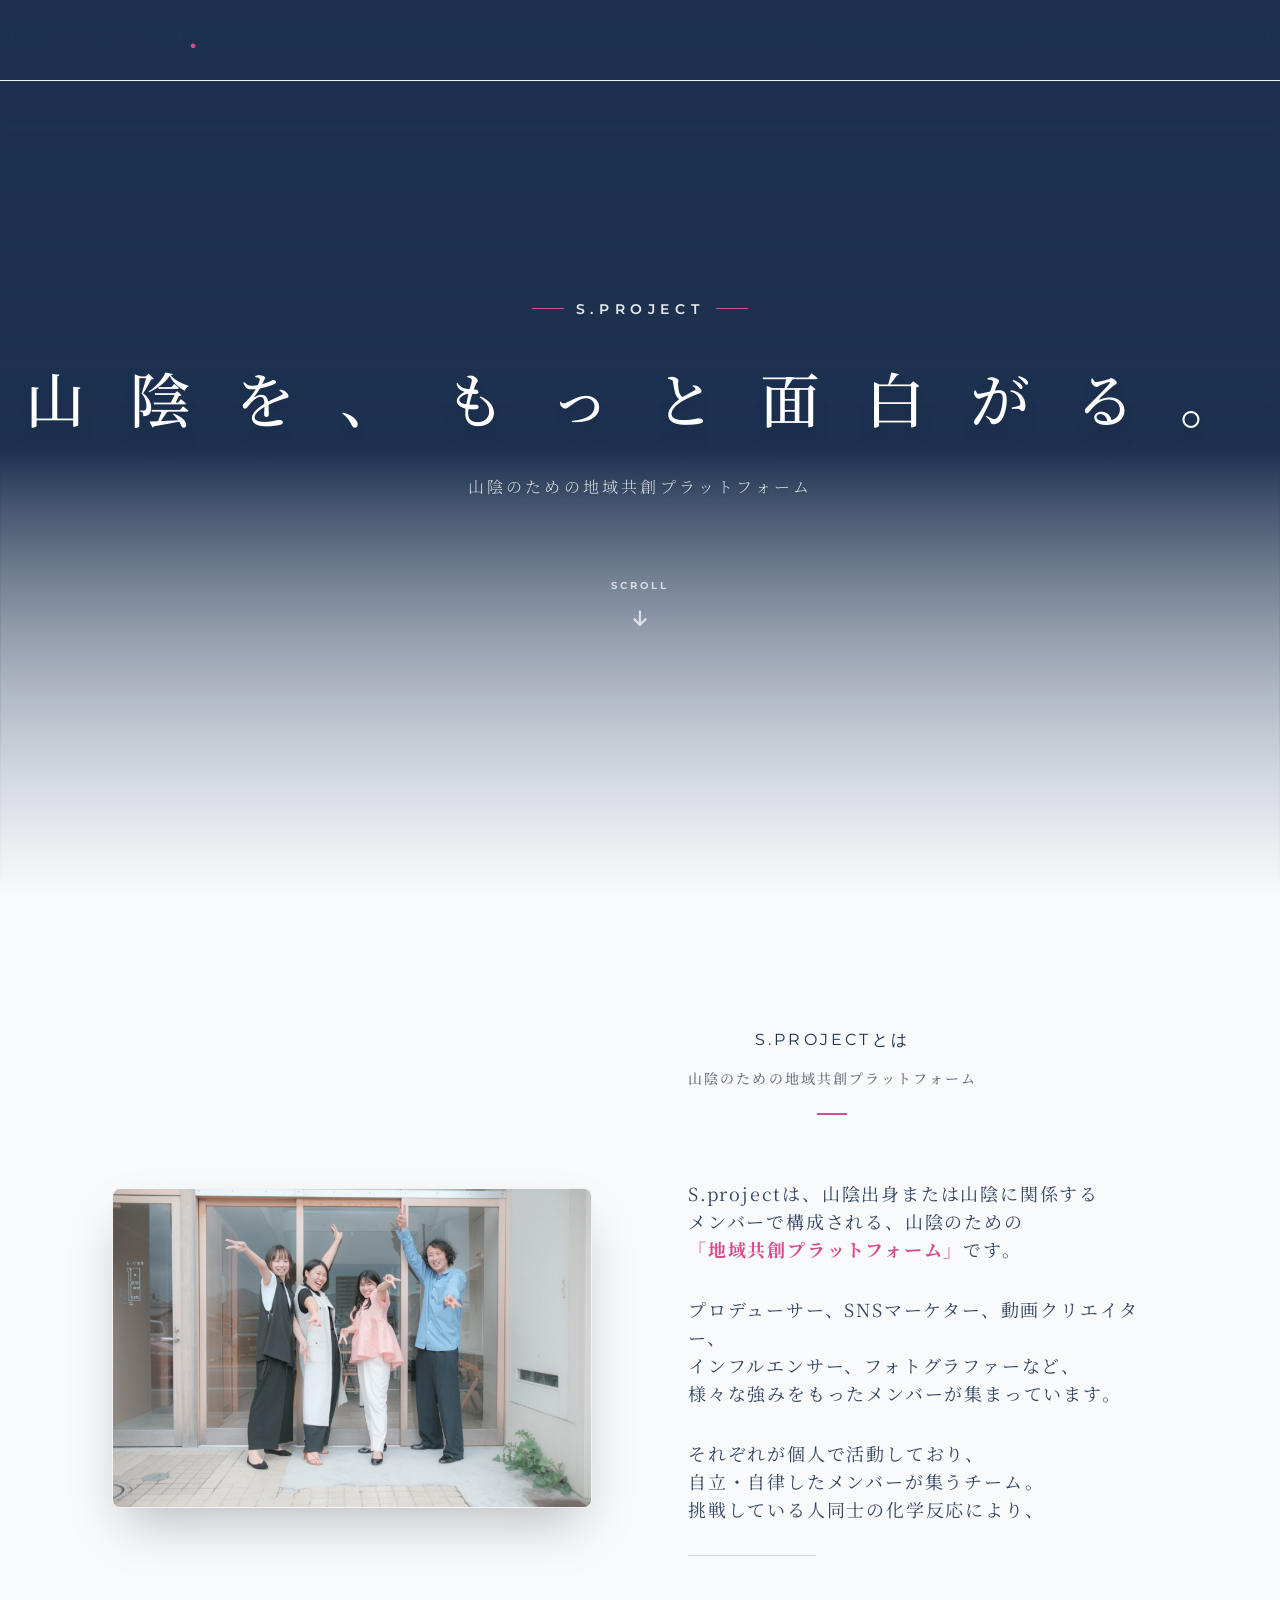
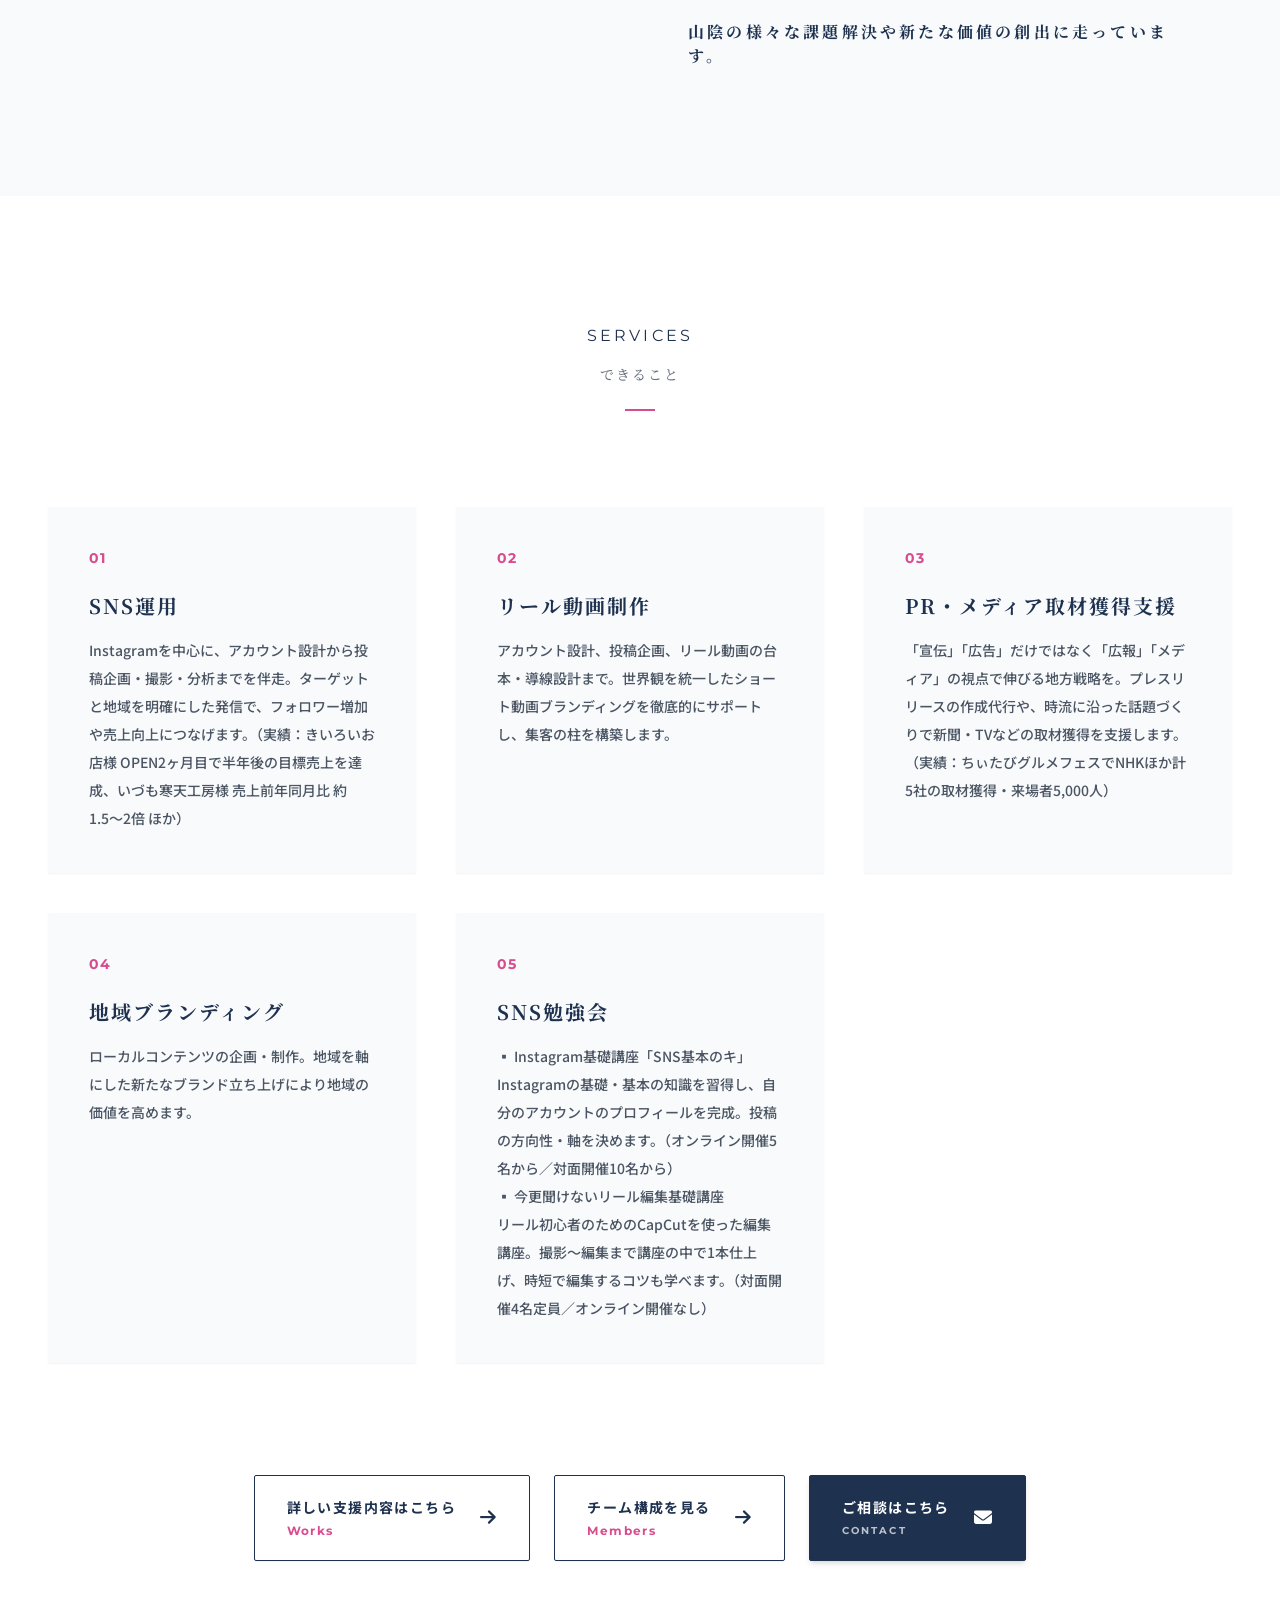
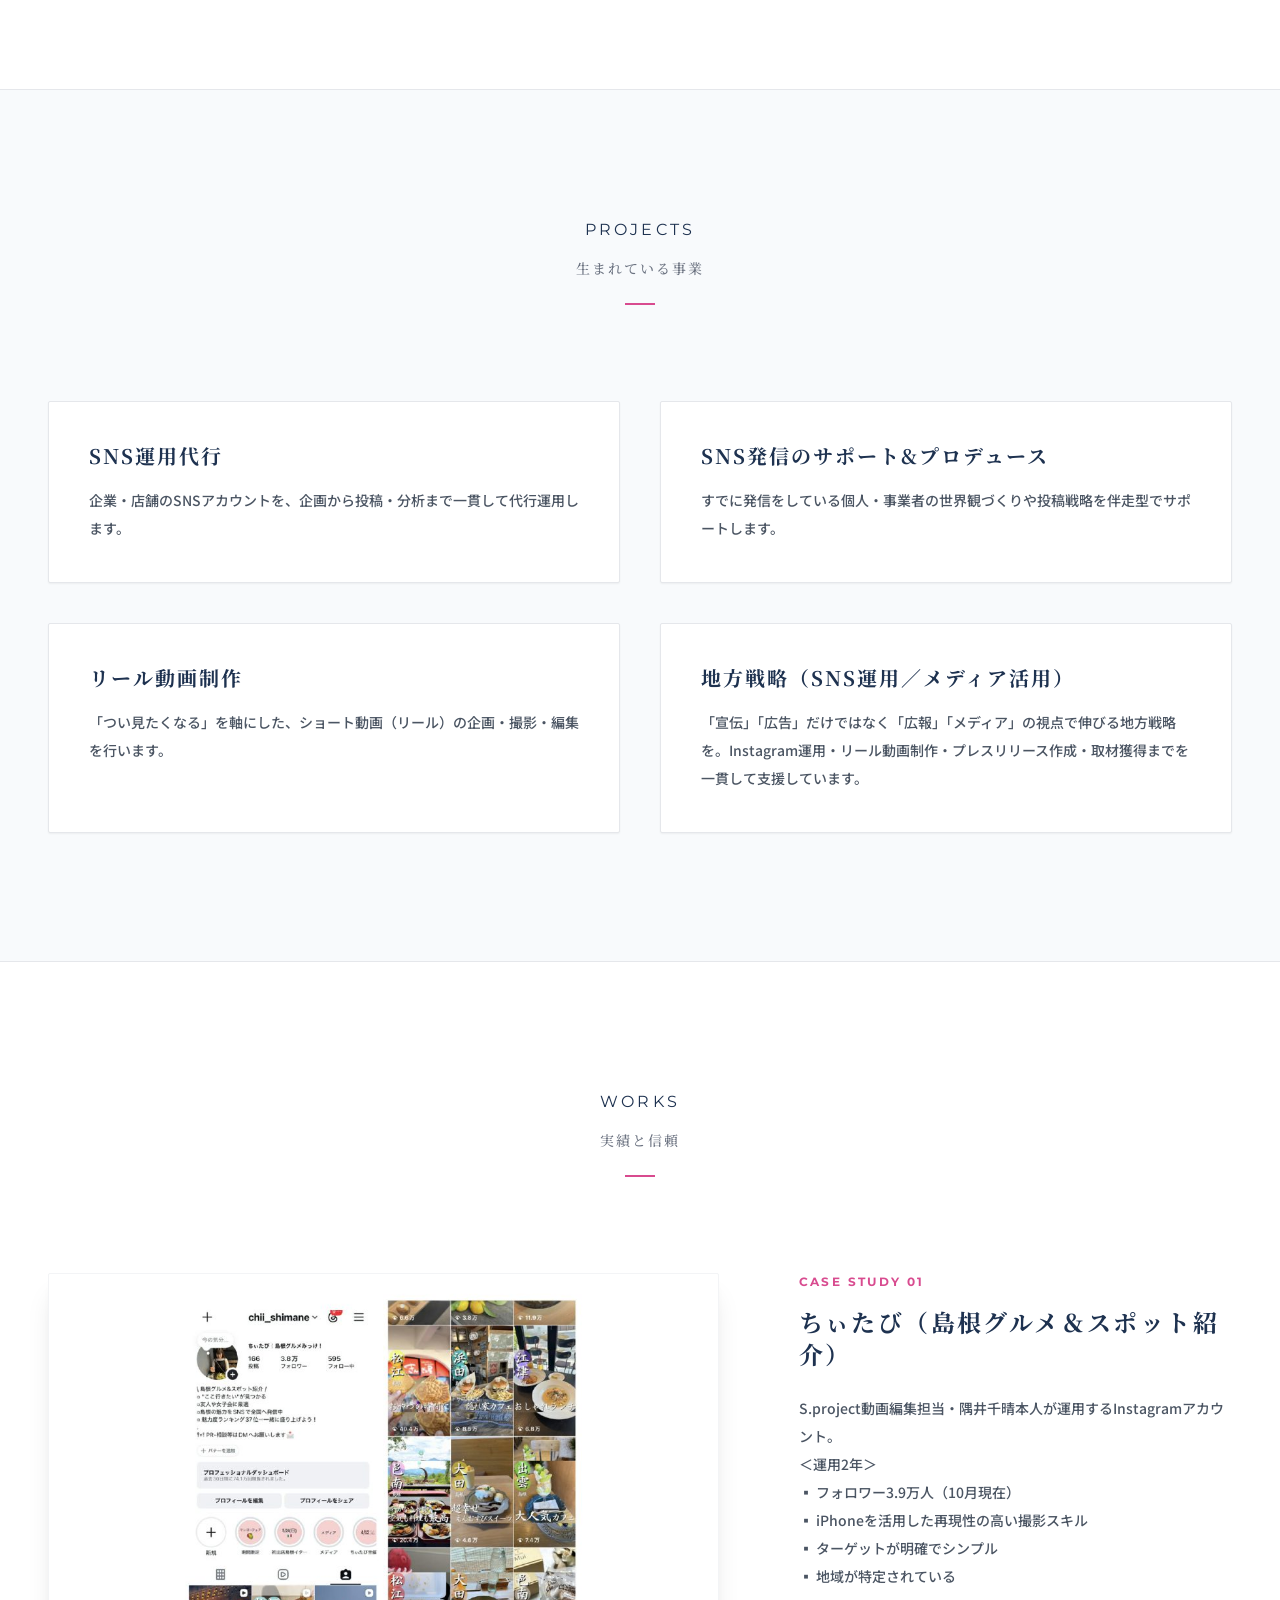
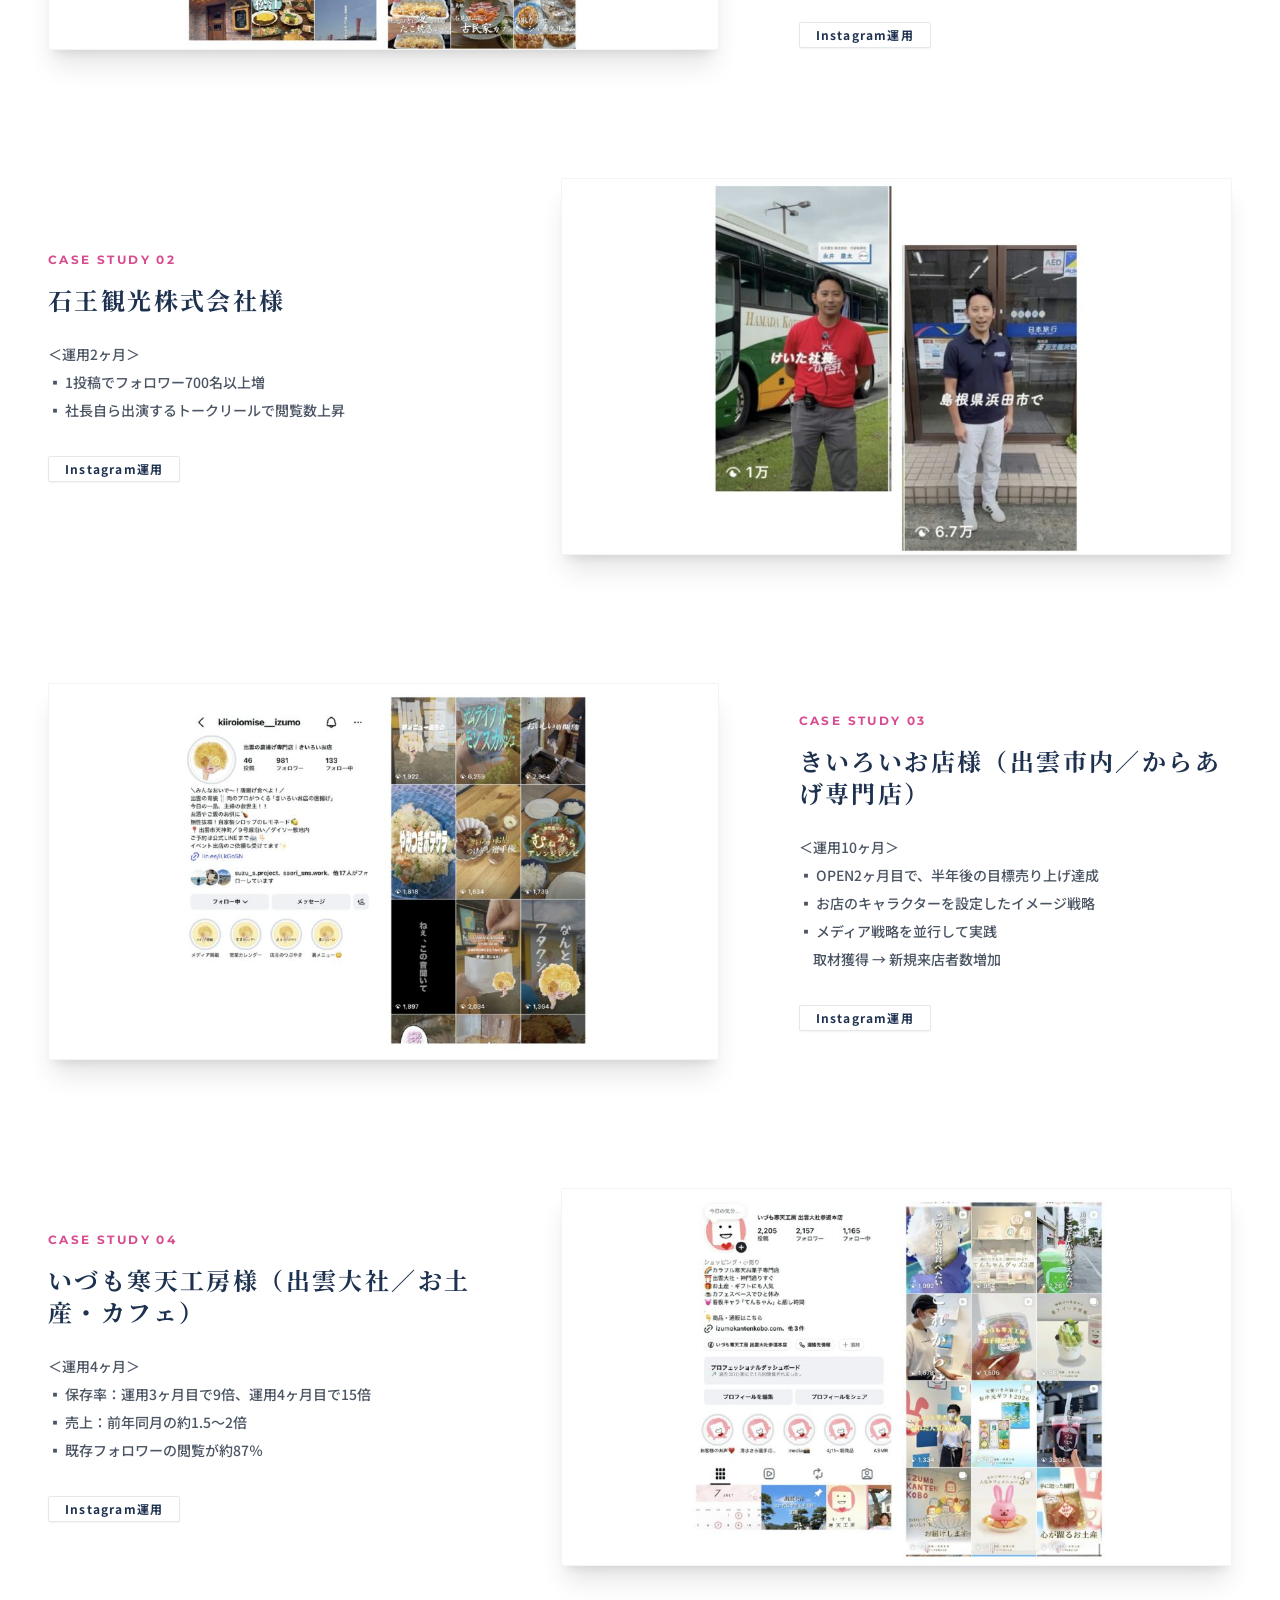
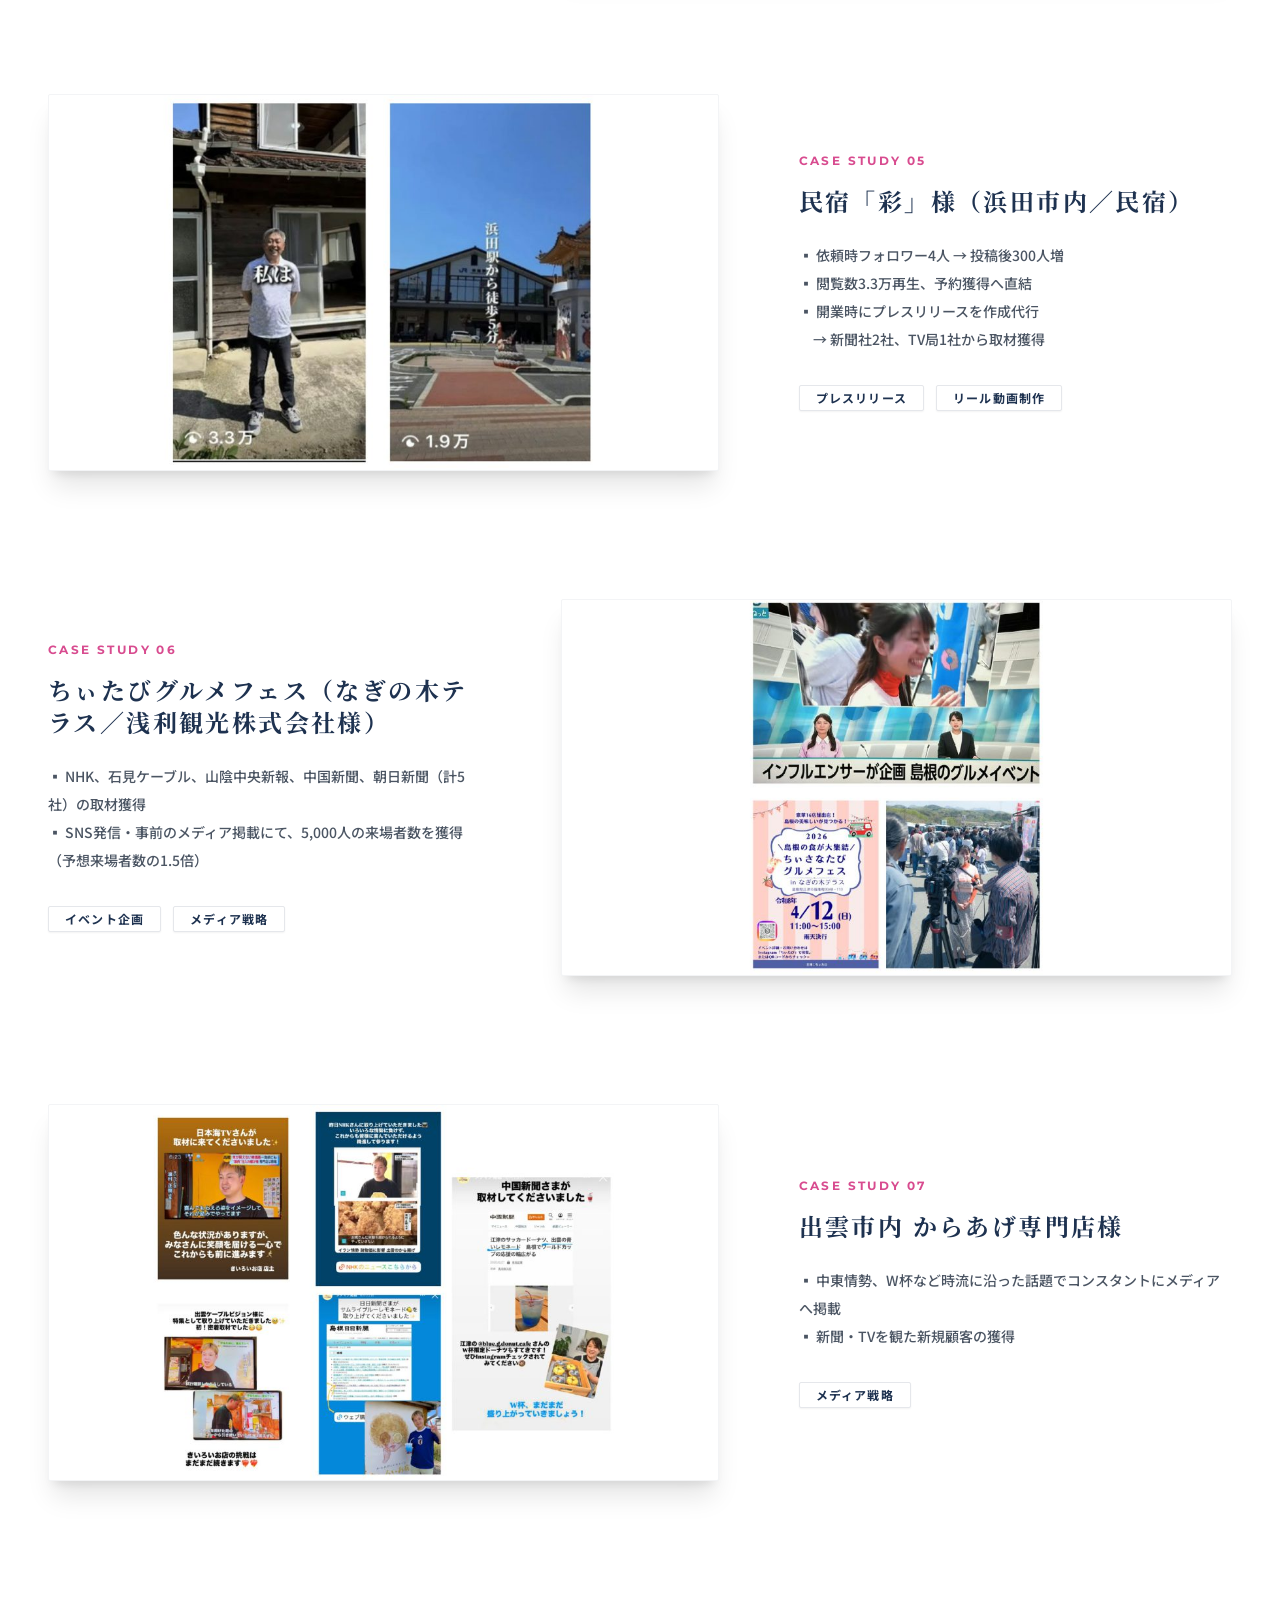
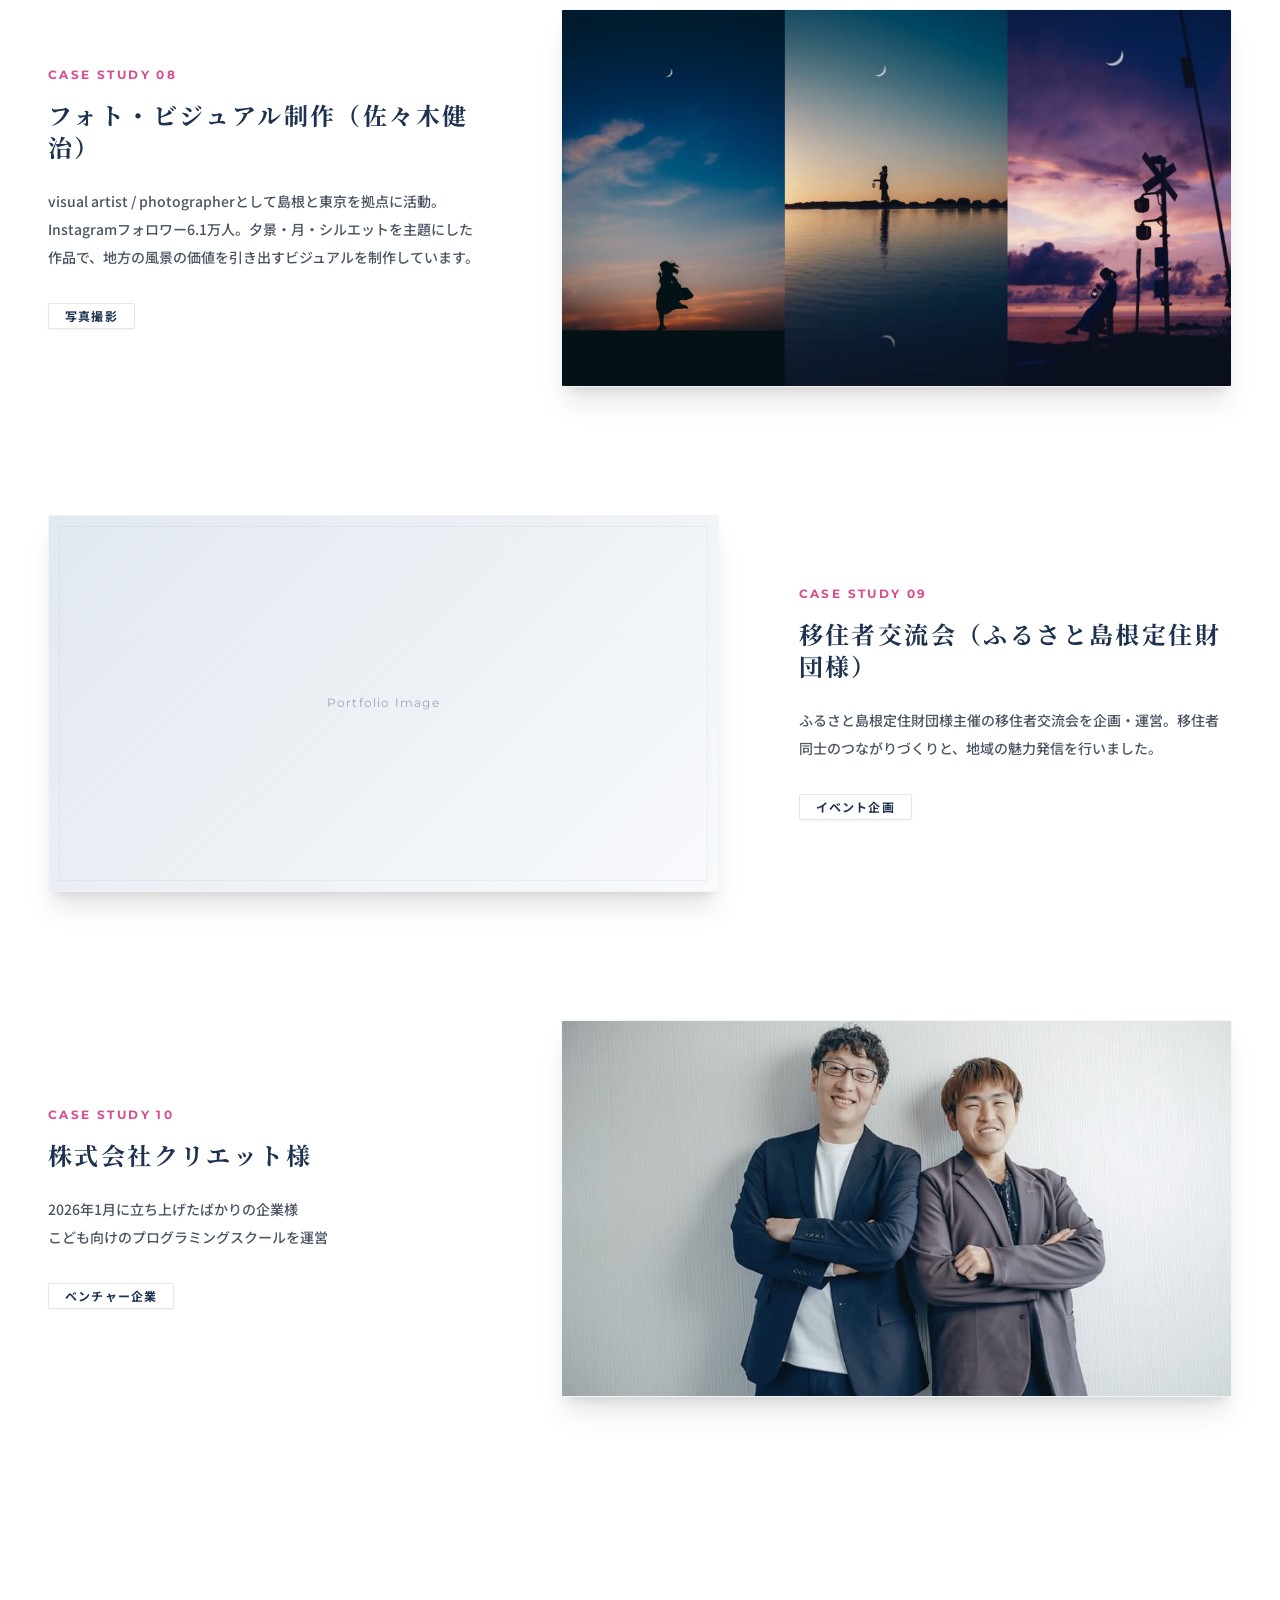
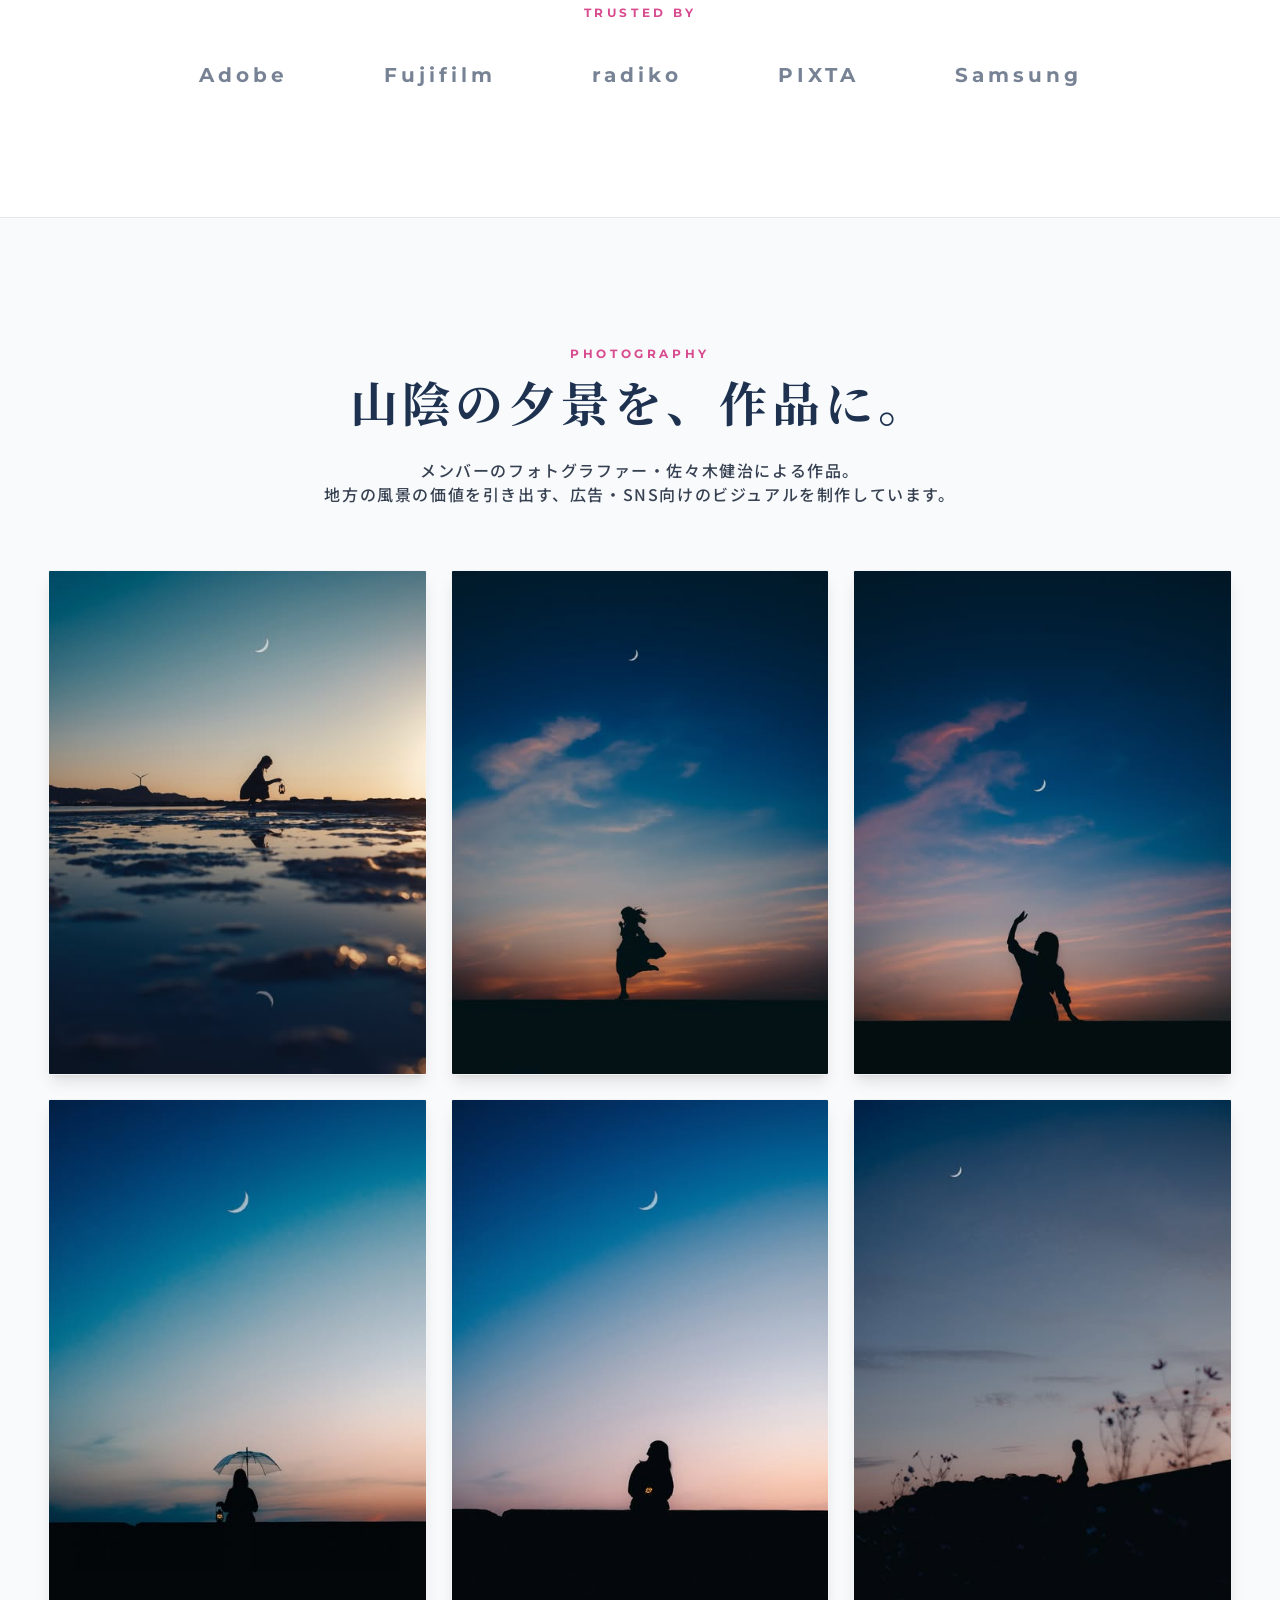
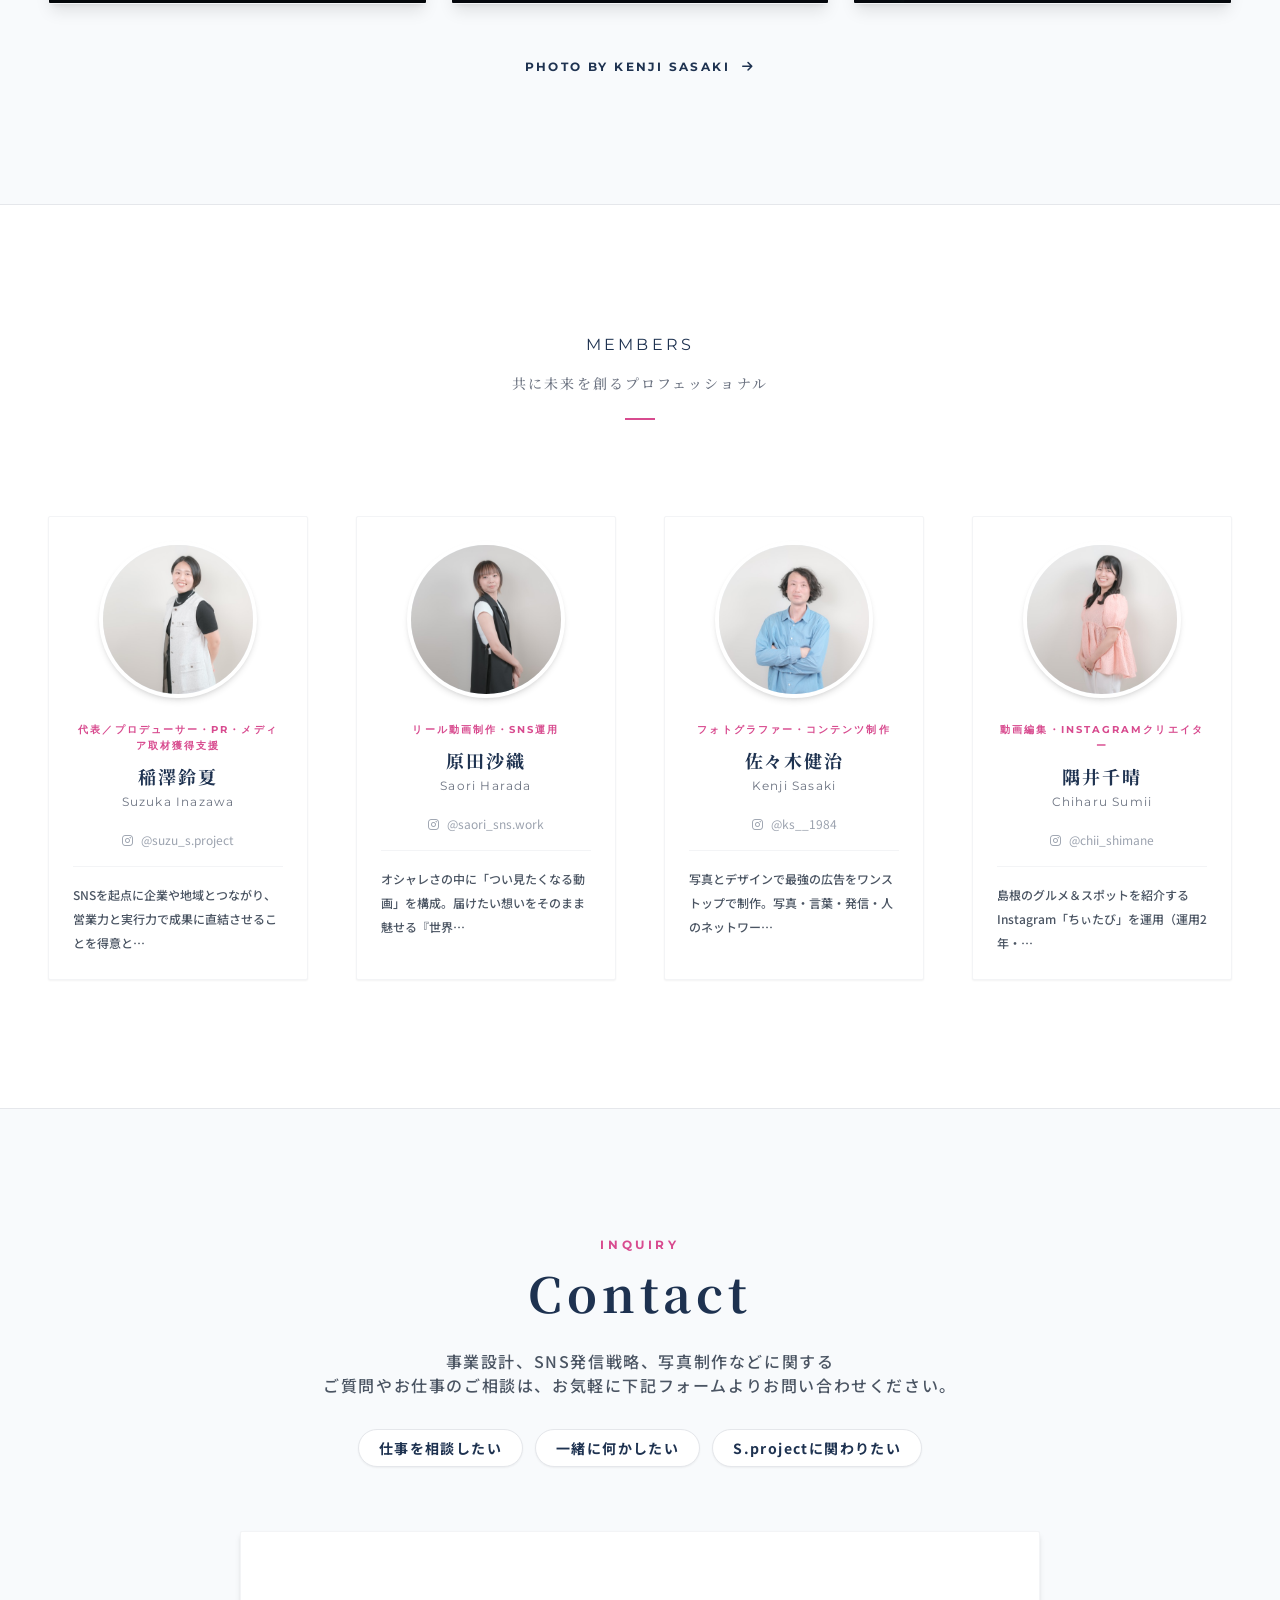
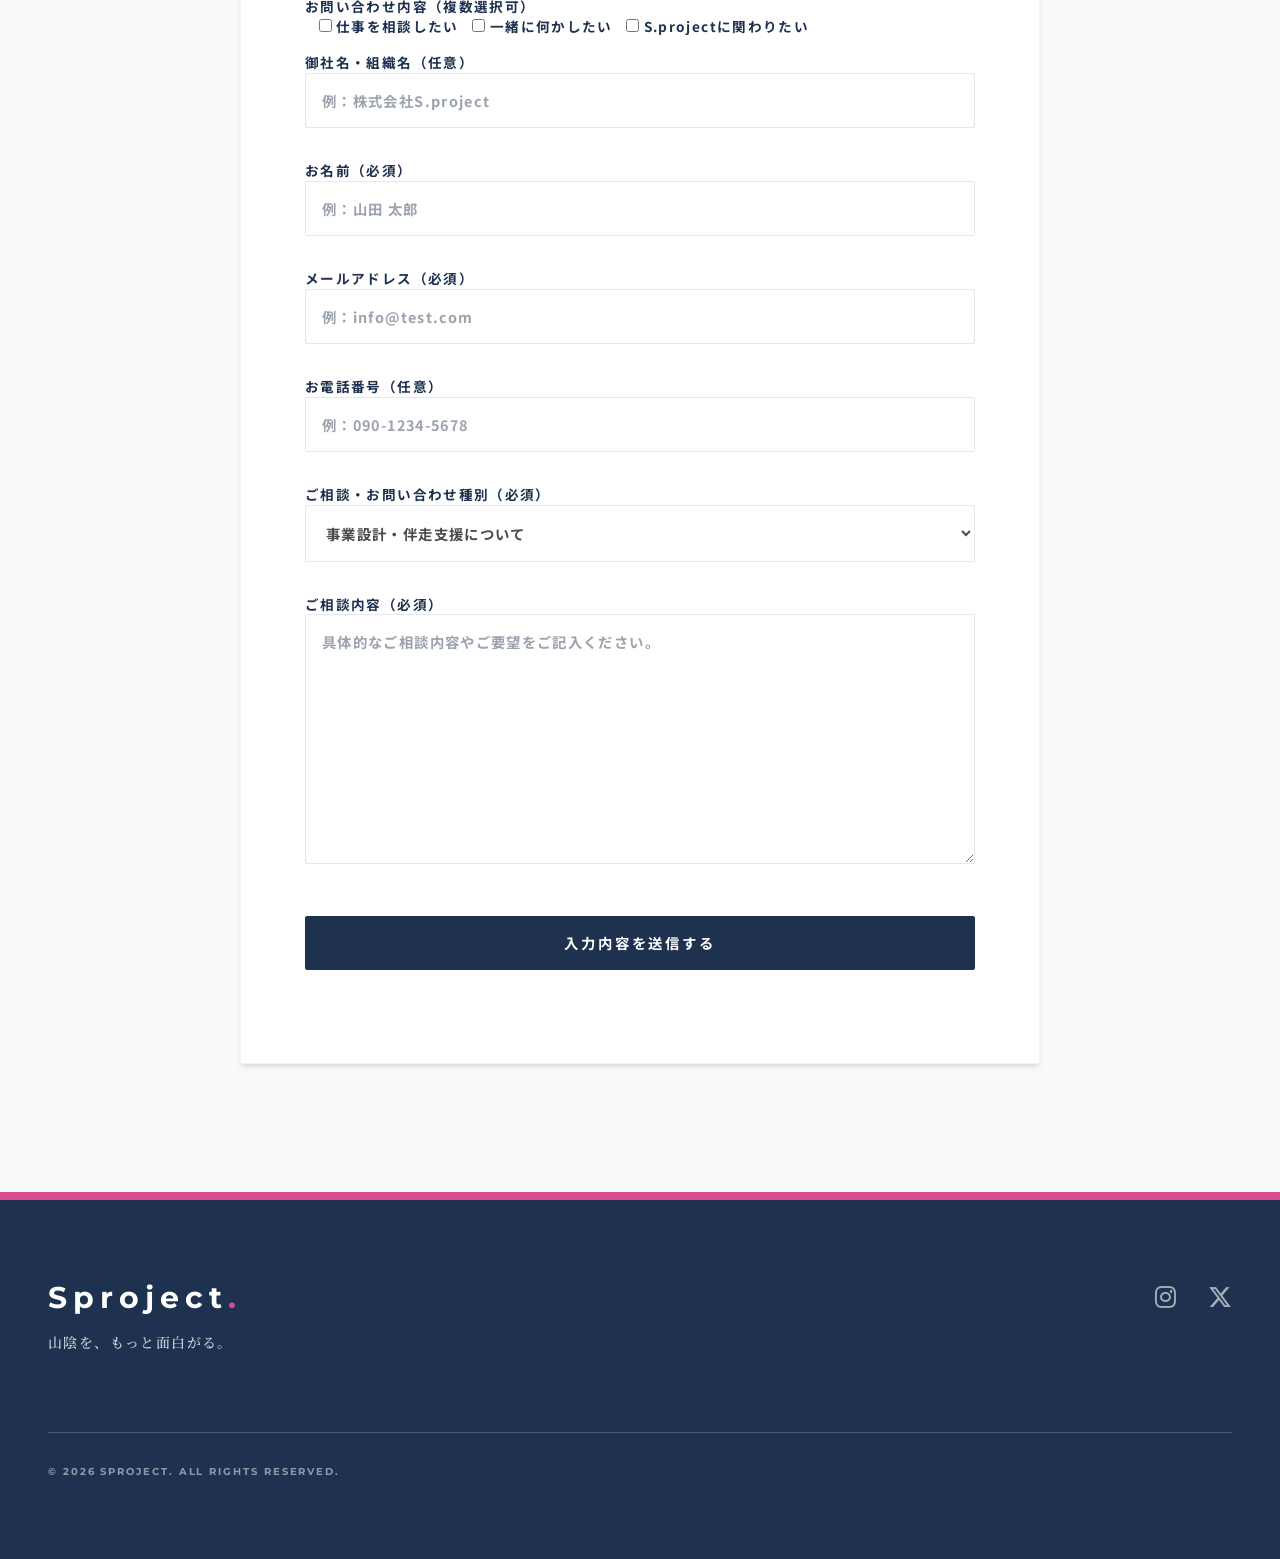
==== index.html @ d6efc192 "修正" ====
<!DOCTYPE html>
<html lang="ja" class="scroll-smooth">
<head>
    <meta charset="UTF-8">
    <meta name="viewport" content="width=device-width, initial-scale=1.0">
    <title>S.project | 山陰を、もっと面白がる。</title>
    <meta name="description" content="S.projectは、山陰出身または山陰に関係するメンバーで構成される、山陰のための地域共創プラットフォームです。">
    <link rel="stylesheet" href="https://fonts.googleapis.com/css2?family=Montserrat:wght@300;400;600&amp;family=Noto+Sans+JP:wght@300;400;500&amp;family=Noto+Serif+JP:wght@300;400;500;600&amp;display=swap">
    <link rel="stylesheet" href="https://cdnjs.cloudflare.com/ajax/libs/font-awesome/6.4.0/css/all.min.css">
    <link rel="stylesheet" href="css/style.css">
    <link rel="stylesheet" href="css/tailwind.css">
</head>
<body class="font-sans text-secondary bg-white antialiased selection:bg-accent selection:text-white">
    <!-- Navigation -->
    <nav id="navbar" class="fixed w-full z-50 transition-all duration-500 bg-white/95 shadow-sm py-4 backdrop-blur-md border-b border-gray-100">
        <div class="max-w-7xl mx-auto px-6 sm:px-8 lg:px-12">
            <div class="flex justify-between items-center h-12">
                <!-- Logo -->
                <div class="flex-shrink-0 flex items-center">
                    <a href="index.html" class="font-en font-bold text-2xl tracking-[0.2em] text-primary">
                        Sproject<span class="text-accent">.</span>
                    </a>
                </div>
                <!-- Desktop Menu -->
                <div class="hidden md:flex space-x-12 items-center">
                    <a href="#vision" class="text-xs font-en tracking-[0.1em] font-medium text-primary hover:text-accent transition-colors duration-300">ABOUT</a>
                    <a href="#services" class="text-xs font-en tracking-[0.1em] font-medium text-primary hover:text-accent transition-colors duration-300">SERVICES</a>
                    <a href="#works" class="text-xs font-en tracking-[0.1em] font-medium text-primary hover:text-accent transition-colors duration-300">WORKS</a>
                    <a href="#members" class="text-xs font-en tracking-[0.1em] font-medium text-primary hover:text-accent transition-colors duration-300">MEMBERS</a>
                    <a href="#contact" class="border border-primary text-primary px-8 py-2 text-xs tracking-[0.1em] font-en font-medium hover:bg-primary hover:text-white transition-all duration-300 rounded-sm">CONTACT</a>
                </div>
                <!-- Mobile Menu Button -->
                <div class="md:hidden flex items-center">
                    <button id="mobile-menu-btn" class="text-primary hover:text-accent focus:outline-none transition-colors">
                        <i class="fa-solid fa-bars text-xl"></i>
                    </button>
                </div>
            </div>
        </div>
        
        <!-- Mobile Menu Panel -->
        <div id="mobile-menu" class="hidden absolute top-full left-0 w-full bg-white border-b border-gray-100 shadow-lg opacity-0 translate-y-[-10px] transition-all duration-300 z-40">
            <div class="px-6 py-8 space-y-6 flex flex-col items-center">
                <a href="#vision" class="mobile-link text-sm font-en tracking-[0.2em] font-medium text-primary hover:text-accent transition">ABOUT</a>
                <a href="#services" class="mobile-link text-sm font-en tracking-[0.2em] font-medium text-primary hover:text-accent transition">SERVICES</a>
                <a href="#works" class="mobile-link text-sm font-en tracking-[0.2em] font-medium text-primary hover:text-accent transition">WORKS</a>
                <a href="#members" class="mobile-link text-sm font-en tracking-[0.2em] font-medium text-primary hover:text-accent transition">MEMBERS</a>
                <a href="#contact" class="mobile-link mt-4 border border-primary text-primary px-10 py-3 text-sm tracking-[0.1em] font-en font-medium hover:bg-primary hover:text-white transition-all rounded-sm">CONTACT</a>
            </div>
        </div>
    </nav>

    <!-- Hero Section with Background Video -->
    <section class="relative min-h-screen flex items-center justify-center pt-20 pb-12 bg-primary overflow-hidden">
        <!-- Background Video Container -->
        <div class="absolute inset-0 z-0 overflow-hidden pointer-events-none">
            <video id="hero-bg-video" autoplay muted playsinline class="w-full h-full object-cover transition-opacity duration-1000 scale-105">
                <source src="img/gemini_generated_video_13ac186a.mp4" type="video/mp4">
            </video>
            <!-- Overlay to enhance text contrast and premium feel -->
            <div class="absolute inset-0 bg-primary/45 mix-blend-multiply"></div>
            <div class="absolute inset-0 bg-gradient-to-b from-primary/60 via-transparent to-bgDark"></div>
            <div class="absolute inset-0 backdrop-blur-[1px]"></div>
        </div>

        <div class="relative z-20 flex flex-col items-center px-6 max-w-5xl mx-auto w-full justify-center text-center fade-in-up py-20">
            <!-- Top Sub Title / Brand Label -->
            <div class="mb-6 inline-flex items-center space-x-3">
                <span class="h-[1px] w-8 bg-accent"></span>
                <span class="font-en text-xs md:text-sm tracking-[0.4em] text-white/90 font-semibold uppercase">S.project</span>
                <span class="h-[1px] w-8 bg-accent"></span>
            </div>

                        <h1 class="hero-copy font-serif text-[5.5vw] sm:text-4xl md:text-5xl lg:text-6xl tracking-[0.1em] sm:tracking-[0.2em] md:tracking-[0.25em] text-white font-medium text-center drop-shadow-xl leading-none my-6 whitespace-nowrap" aria-label="山陰を、もっと面白がる。">
                                    <span class="hero-char" style="--i: 0;" aria-hidden="true">山</span>
                                    <span class="hero-char" style="--i: 1;" aria-hidden="true">陰</span>
                                    <span class="hero-char" style="--i: 2;" aria-hidden="true">を</span>
                                    <span class="hero-char" style="--i: 3;" aria-hidden="true">、</span>
                                    <span class="hero-char" style="--i: 4;" aria-hidden="true">も</span>
                                    <span class="hero-char" style="--i: 5;" aria-hidden="true">っ</span>
                                    <span class="hero-char" style="--i: 6;" aria-hidden="true">と</span>
                                    <span class="hero-char" style="--i: 7;" aria-hidden="true">面</span>
                                    <span class="hero-char" style="--i: 8;" aria-hidden="true">白</span>
                                    <span class="hero-char" style="--i: 9;" aria-hidden="true">が</span>
                                    <span class="hero-char" style="--i: 10;" aria-hidden="true">る</span>
                                    <span class="hero-char" style="--i: 11;" aria-hidden="true">。</span>
                            </h1>

            <!-- Sub Description -->
            <p class="font-serif text-sm md:text-base tracking-[0.2em] text-white/80 mt-6 max-w-2xl font-light leading-relaxed drop-shadow-md">
                山陰のための地域共創プラットフォーム
            </p>

            <!-- Scroll Indicator -->
            <a href="#vision" class="mt-20 flex flex-col items-center text-white/70 hover:text-accent transition-colors duration-300">
                <span class="text-[0.6rem] tracking-[0.3em] mb-3 font-en uppercase font-bold">Scroll</span>
                <i class="fa-solid fa-arrow-down animate-bounce text-lg"></i>
            </a>
        </div>
    </section>

    <!-- About Section (S.projectとは) -->
    <section id="vision" class="py-32 bg-bgDark">
        <div class="max-w-6xl mx-auto px-6 lg:px-12">
            <div class="grid grid-cols-1 lg:grid-cols-12 gap-16 lg:gap-24 items-center">

                <div class="lg:col-span-6 fade-in-up order-2 lg:order-1">
                    <div class="premium-img-wrapper aspect-[3/2] w-full shadow-2xl rounded-lg overflow-hidden border border-gray-100/50 group">
                        <img src="img/group.jpg" alt="S.project メンバー集合写真" class="w-full h-full object-cover group-hover:scale-105 transition-transform duration-700 ease-out">
                    </div>
                </div>

                <div class="lg:col-span-6 fade-in-up delay-200 order-1 lg:order-2 flex flex-col items-start">
                    <h2 class="section-title items-start mb-12">
                        S.projectとは
                        <span class="subtitle">山陰のための地域共創プラットフォーム</span>
                    </h2>

                    <div class="font-serif space-y-8 text-base md:text-lg leading-[2.2] tracking-widest text-primary/90">
                        <p>
                            S.projectは、山陰出身または山陰に関係する<br class="hidden md:block">
                            メンバーで構成される、山陰のための<br class="hidden md:block">
                            <span class="text-accent font-bold">「地域共創プラットフォーム」</span>です。
                        </p>
                        <p>
                            プロデューサー、SNSマーケター、動画クリエイター、<br class="hidden md:block">
                            インフルエンサー、フォトグラファーなど、<br class="hidden md:block">
                            様々な強みをもったメンバーが集まっています。
                        </p>
                        <p>
                            それぞれが個人で活動しており、<br class="hidden md:block">
                            自立・自律したメンバーが集うチーム。<br class="hidden md:block">
                            挑戦している人同士の化学反応により、
                        </p>
                        <div class="pt-8 border-t border-gray-300 mt-12 w-32"></div>
                        <p class="font-bold text-primary tracking-[0.2em] text-sm md:text-base mt-4">
                            山陰の様々な課題解決や新たな価値の創出に走っています。
                        </p>
                    </div>
                </div>

            </div>
        </div>
    </section>

    <!-- Services Section -->
    <section id="services" class="py-32 bg-white">
        <div class="max-w-7xl mx-auto px-6 lg:px-12">
            <div class="fade-in-up mb-24">
                <h2 class="section-title">
                    Services
                    <span class="subtitle">できること</span>
                </h2>
            </div>

            
                            <div class="grid grid-cols-1 md:grid-cols-2 lg:grid-cols-3 gap-10">
                                            <div class="premium-card p-10 bg-bgDark fade-in-up rounded-sm shadow-sm h-full">
                            <span class="text-accent font-en text-sm tracking-widest block mb-6 font-bold">01</span>
                            <h3 class="font-serif text-xl mb-4 tracking-widest text-primary font-bold">SNS運用</h3>
                            <div class="text-sm leading-[2] text-gray-600 font-medium">
                                <p>Instagramを中心に、アカウント設計から投稿企画・撮影・分析までを伴走。ターゲットと地域を明確にした発信で、フォロワー増加や売上向上につなげます。（実績：きいろいお店様 OPEN2ヶ月目で半年後の目標売上を達成、いづも寒天工房様 売上前年同月比 約1.5〜2倍 ほか）</p>
                            </div>
                        </div>
                                            <div class="premium-card p-10 bg-bgDark fade-in-up rounded-sm shadow-sm h-full">
                            <span class="text-accent font-en text-sm tracking-widest block mb-6 font-bold">02</span>
                            <h3 class="font-serif text-xl mb-4 tracking-widest text-primary font-bold">リール動画制作</h3>
                            <div class="text-sm leading-[2] text-gray-600 font-medium">
                                <p>アカウント設計、投稿企画、リール動画の台本・導線設計まで。世界観を統一したショート動画ブランディングを徹底的にサポートし、集客の柱を構築します。</p>


<p class="wp-block-paragraph"></p>
                            </div>
                        </div>
                                            <div class="premium-card p-10 bg-bgDark fade-in-up rounded-sm shadow-sm h-full">
                            <span class="text-accent font-en text-sm tracking-widest block mb-6 font-bold">03</span>
                            <h3 class="font-serif text-xl mb-4 tracking-widest text-primary font-bold">PR・メディア取材獲得支援</h3>
                            <div class="text-sm leading-[2] text-gray-600 font-medium">
                                <p>「宣伝」「広告」だけではなく「広報」「メディア」の視点で伸びる地方戦略を。プレスリリースの作成代行や、時流に沿った話題づくりで新聞・TVなどの取材獲得を支援します。（実績：ちぃたびグルメフェスでNHKほか計5社の取材獲得・来場者5,000人）</p>
                            </div>
                        </div>
                                            <div class="premium-card p-10 bg-bgDark fade-in-up rounded-sm shadow-sm h-full">
                            <span class="text-accent font-en text-sm tracking-widest block mb-6 font-bold">04</span>
                            <h3 class="font-serif text-xl mb-4 tracking-widest text-primary font-bold">地域ブランディング</h3>
                            <div class="text-sm leading-[2] text-gray-600 font-medium">
                                <p>ローカルコンテンツの企画・制作。地域を軸にした新たなブランド立ち上げにより地域の価値を高めます。</p>
                            </div>
                        </div>
                                            <div class="premium-card p-10 bg-bgDark fade-in-up rounded-sm shadow-sm h-full">
                            <span class="text-accent font-en text-sm tracking-widest block mb-6 font-bold">05</span>
                            <h3 class="font-serif text-xl mb-4 tracking-widest text-primary font-bold">SNS勉強会</h3>
                            <div class="text-sm leading-[2] text-gray-600 font-medium">
                                <p>▪︎ Instagram基礎講座「SNS基本のキ」<br />Instagramの基礎・基本の知識を習得し、自分のアカウントのプロフィールを完成。投稿の方向性・軸を決めます。（オンライン開催5名から／対面開催10名から）</p>
<p>▪︎ 今更聞けないリール編集基礎講座<br />リール初心者のためのCapCutを使った編集講座。撮影〜編集まで講座の中で1本仕上げ、時短で編集するコツも学べます。（対面開催4名定員／オンライン開催なし）</p>
                            </div>
                        </div>
                                    </div>
                            
            <!-- Services CTA Links -->
            <div class="mt-16 pt-12 text-center fade-in-up flex flex-col md:flex-row justify-center gap-6">
                <a href="#works" class="group flex items-center justify-center bg-white border border-primary text-primary px-8 py-5 text-sm tracking-widest font-bold hover:bg-primary hover:text-white transition-all duration-300 rounded-sm shadow-sm hover:shadow-md w-full md:w-auto">
                    <span class="text-left leading-relaxed">詳しい支援内容はこちら<br><span class="text-xs font-en text-accent group-hover:text-white/80 transition-colors block mt-1">Works</span></span>
                    <i class="fa-solid fa-arrow-right ml-6 text-lg group-hover:translate-x-2 transition-transform"></i>
                </a>
                <a href="#members" class="group flex items-center justify-center bg-white border border-primary text-primary px-8 py-5 text-sm tracking-widest font-bold hover:bg-primary hover:text-white transition-all duration-300 rounded-sm shadow-sm hover:shadow-md w-full md:w-auto">
                    <span class="text-left leading-relaxed">チーム構成を見る<br><span class="text-xs font-en text-accent group-hover:text-white/80 transition-colors block mt-1">Members</span></span>
                    <i class="fa-solid fa-arrow-right ml-6 text-lg group-hover:translate-x-2 transition-transform"></i>
                </a>
                <a href="#contact" class="group flex items-center justify-center bg-primary text-white border border-primary px-8 py-5 text-sm tracking-widest font-bold hover:bg-accent hover:border-accent transition-all duration-300 rounded-sm shadow-md hover:shadow-lg w-full md:w-auto">
                    <span class="text-left leading-relaxed">ご相談はこちら<br><span class="text-[0.65rem] tracking-[0.2em] font-en text-white/70 group-hover:text-white transition-colors block mt-1 uppercase">Contact</span></span>
                    <i class="fa-solid fa-envelope ml-6 text-lg group-hover:-translate-y-1 transition-transform"></i>
                </a>
            </div>

        </div>
    </section>

    <!-- Projects Section (生まれている事業) -->
    <section id="projects" class="py-32 bg-bgDark border-t border-gray-200">
        <div class="max-w-7xl mx-auto px-6 lg:px-12">
            <div class="fade-in-up mb-24">
                <h2 class="section-title">
                    Projects
                    <span class="subtitle">生まれている事業</span>
                </h2>
            </div>

            
                            <div class="grid grid-cols-1 md:grid-cols-2 gap-10">
                                            <div class="premium-card p-10 bg-white border border-gray-200 rounded-sm shadow-sm h-full fade-in-up">
                            <h3 class="font-serif text-xl mb-4 tracking-widest text-primary font-bold">SNS運用代行</h3>
                            <div class="text-sm leading-[2] text-gray-600 font-medium">
                                <p>企業・店舗のSNSアカウントを、企画から投稿・分析まで一貫して代行運用します。</p>
                            </div>
                        </div>
                                            <div class="premium-card p-10 bg-white border border-gray-200 rounded-sm shadow-sm h-full fade-in-up">
                            <h3 class="font-serif text-xl mb-4 tracking-widest text-primary font-bold">SNS発信のサポート&amp;プロデュース</h3>
                            <div class="text-sm leading-[2] text-gray-600 font-medium">
                                <p>すでに発信をしている個人・事業者の世界観づくりや投稿戦略を伴走型でサポートします。</p>
                            </div>
                        </div>
                                            <div class="premium-card p-10 bg-white border border-gray-200 rounded-sm shadow-sm h-full fade-in-up">
                            <h3 class="font-serif text-xl mb-4 tracking-widest text-primary font-bold">リール動画制作</h3>
                            <div class="text-sm leading-[2] text-gray-600 font-medium">
                                <p>「つい見たくなる」を軸にした、ショート動画（リール）の企画・撮影・編集を行います。</p>
                            </div>
                        </div>
                                            <div class="premium-card p-10 bg-white border border-gray-200 rounded-sm shadow-sm h-full fade-in-up">
                            <h3 class="font-serif text-xl mb-4 tracking-widest text-primary font-bold">地方戦略（SNS運用／メディア活用）</h3>
                            <div class="text-sm leading-[2] text-gray-600 font-medium">
                                <p>「宣伝」「広告」だけではなく「広報」「メディア」の視点で伸びる地方戦略を。Instagram運用・リール動画制作・プレスリリース作成・取材獲得までを一貫して支援しています。</p>
                            </div>
                        </div>
                                    </div>
                                    </div>
    </section>

    <!-- Works / Portfolio Section -->
    <section id="works" class="py-32 bg-white relative border-y border-gray-200">
        <div class="max-w-7xl mx-auto px-6 lg:px-12 relative z-10">
            <div class="fade-in-up mb-24">
                <h2 class="section-title">
                    Works
                    <span class="subtitle">実績と信頼</span>
                </h2>
            </div>

                            <!-- Elegant Work Item 1 -->
                <div class="mb-32 fade-in-up">
                    <div class="grid grid-cols-1 lg:grid-cols-12 gap-12 items-center">
                                                    <div class="lg:col-span-7 order-2 lg:order-1 relative">
                                <div class="premium-img-wrapper w-full aspect-video shadow-xl rounded-sm border border-gray-100">
                                                                            <img width="1024" height="576" src="img/uploads/2026/10/chiitabi-1024x576.jpg" class="w-full h-full object-cover wp-post-image" alt="" decoding="async" fetchpriority="high" />                                                                    </div>
                            </div>
                            <div class="lg:col-span-5 order-1 lg:order-2">
                                <div class="pl-0 lg:pl-8">
                                    <span class="text-accent text-xs font-en tracking-[0.2em] mb-4 block font-bold">CASE STUDY 01</span>
                                    <h3 class="font-serif text-2xl tracking-widest mb-6 text-primary font-bold">ちぃたび（島根グルメ＆スポット紹介）</h3>
                                    <div class="text-sm leading-[2] font-medium text-gray-600 mb-8">
                                        <p>S.project動画編集担当・隅井千晴本人が運用するInstagramアカウント。<br />＜運用2年＞</p>
<p>▪︎ フォロワー3.9万人（10月現在）<br />▪︎ iPhoneを活用した再現性の高い撮影スキル<br />▪︎ ターゲットが明確でシンプル<br />▪︎ 地域が特定されている</p>
                                    </div>
                                                                            <div class="flex flex-wrap gap-3">
                                                                                            <span class="bg-white border border-gray-200 text-primary px-4 py-1 text-xs tracking-widest font-bold rounded-sm shadow-sm">Instagram運用</span>
                                                                                    </div>
                                                                    </div>
                            </div>
                                            </div>
                </div>
                            <!-- Elegant Work Item 2 -->
                <div class="mb-32 fade-in-up">
                    <div class="grid grid-cols-1 lg:grid-cols-12 gap-12 items-center">
                                                    <div class="lg:col-span-5">
                                <div class="pr-0 lg:pr-8">
                                    <span class="text-accent text-xs font-en tracking-[0.2em] mb-4 block font-bold">CASE STUDY 02</span>
                                    <h3 class="font-serif text-2xl tracking-widest mb-6 text-primary font-bold">石王観光株式会社様</h3>
                                    <div class="text-sm leading-[2] font-medium text-gray-600 mb-8">
                                        <p>＜運用2ヶ月＞</p>
<p>▪︎ 1投稿でフォロワー700名以上増<br />▪︎ 社長自ら出演するトークリールで閲覧数上昇</p>
                                    </div>
                                                                            <div class="flex flex-wrap gap-3">
                                                                                            <span class="bg-white border border-gray-200 text-primary px-4 py-1 text-xs tracking-widest font-bold rounded-sm shadow-sm">Instagram運用</span>
                                                                                    </div>
                                                                    </div>
                            </div>
                            <div class="lg:col-span-7 relative">
                                <div class="premium-img-wrapper w-full aspect-video shadow-xl rounded-sm border border-gray-100">
                                                                            <img width="1024" height="576" src="img/uploads/2026/10/ishiou-1024x576.jpg" class="w-full h-full object-cover wp-post-image" alt="" decoding="async" />                                                                    </div>
                            </div>
                                            </div>
                </div>
                            <!-- Elegant Work Item 3 -->
                <div class="mb-32 fade-in-up">
                    <div class="grid grid-cols-1 lg:grid-cols-12 gap-12 items-center">
                                                    <div class="lg:col-span-7 order-2 lg:order-1 relative">
                                <div class="premium-img-wrapper w-full aspect-video shadow-xl rounded-sm border border-gray-100">
                                                                            <img width="1024" height="576" src="img/uploads/2026/10/kiiroi-1024x576.jpg" class="w-full h-full object-cover wp-post-image" alt="" decoding="async" />                                                                    </div>
                            </div>
                            <div class="lg:col-span-5 order-1 lg:order-2">
                                <div class="pl-0 lg:pl-8">
                                    <span class="text-accent text-xs font-en tracking-[0.2em] mb-4 block font-bold">CASE STUDY 03</span>
                                    <h3 class="font-serif text-2xl tracking-widest mb-6 text-primary font-bold">きいろいお店様（出雲市内／からあげ専門店）</h3>
                                    <div class="text-sm leading-[2] font-medium text-gray-600 mb-8">
                                        <p>＜運用10ヶ月＞</p>
<p>▪︎ OPEN2ヶ月目で、半年後の目標売り上げ達成<br />▪︎ お店のキャラクターを設定したイメージ戦略<br />▪︎ メディア戦略を並行して実践<br />　取材獲得 → 新規来店者数増加</p>
                                    </div>
                                                                            <div class="flex flex-wrap gap-3">
                                                                                            <span class="bg-white border border-gray-200 text-primary px-4 py-1 text-xs tracking-widest font-bold rounded-sm shadow-sm">Instagram運用</span>
                                                                                    </div>
                                                                    </div>
                            </div>
                                            </div>
                </div>
                            <!-- Elegant Work Item 4 -->
                <div class="mb-32 fade-in-up">
                    <div class="grid grid-cols-1 lg:grid-cols-12 gap-12 items-center">
                                                    <div class="lg:col-span-5">
                                <div class="pr-0 lg:pr-8">
                                    <span class="text-accent text-xs font-en tracking-[0.2em] mb-4 block font-bold">CASE STUDY 04</span>
                                    <h3 class="font-serif text-2xl tracking-widest mb-6 text-primary font-bold">いづも寒天工房様（出雲大社／お土産・カフェ）</h3>
                                    <div class="text-sm leading-[2] font-medium text-gray-600 mb-8">
                                        <p>＜運用4ヶ月＞</p>
<p>▪︎ 保存率：運用3ヶ月目で9倍、運用4ヶ月目で15倍<br />▪︎ 売上：前年同月の約1.5〜2倍<br />▪︎ 既存フォロワーの閲覧が約87％</p>
                                    </div>
                                                                            <div class="flex flex-wrap gap-3">
                                                                                            <span class="bg-white border border-gray-200 text-primary px-4 py-1 text-xs tracking-widest font-bold rounded-sm shadow-sm">Instagram運用</span>
                                                                                    </div>
                                                                    </div>
                            </div>
                            <div class="lg:col-span-7 relative">
                                <div class="premium-img-wrapper w-full aspect-video shadow-xl rounded-sm border border-gray-100">
                                                                            <img width="1024" height="576" src="img/uploads/2026/10/kanten-1024x576.jpg" class="w-full h-full object-cover wp-post-image" alt="" decoding="async" />                                                                    </div>
                            </div>
                                            </div>
                </div>
                            <!-- Elegant Work Item 5 -->
                <div class="mb-32 fade-in-up">
                    <div class="grid grid-cols-1 lg:grid-cols-12 gap-12 items-center">
                                                    <div class="lg:col-span-7 order-2 lg:order-1 relative">
                                <div class="premium-img-wrapper w-full aspect-video shadow-xl rounded-sm border border-gray-100">
                                                                            <img width="1024" height="576" src="img/uploads/2026/10/aya-1024x576.jpg" class="w-full h-full object-cover wp-post-image" alt="" decoding="async" />                                                                    </div>
                            </div>
                            <div class="lg:col-span-5 order-1 lg:order-2">
                                <div class="pl-0 lg:pl-8">
                                    <span class="text-accent text-xs font-en tracking-[0.2em] mb-4 block font-bold">CASE STUDY 05</span>
                                    <h3 class="font-serif text-2xl tracking-widest mb-6 text-primary font-bold">民宿「彩」様（浜田市内／民宿）</h3>
                                    <div class="text-sm leading-[2] font-medium text-gray-600 mb-8">
                                        <p>▪︎ 依頼時フォロワー4人 → 投稿後300人増<br />▪︎ 閲覧数3.3万再生、予約獲得へ直結<br />▪︎ 開業時にプレスリリースを作成代行<br />　→ 新聞社2社、TV局1社から取材獲得</p>
                                    </div>
                                                                            <div class="flex flex-wrap gap-3">
                                                                                            <span class="bg-white border border-gray-200 text-primary px-4 py-1 text-xs tracking-widest font-bold rounded-sm shadow-sm">プレスリリース</span>
                                                                                            <span class="bg-white border border-gray-200 text-primary px-4 py-1 text-xs tracking-widest font-bold rounded-sm shadow-sm">リール動画制作</span>
                                                                                    </div>
                                                                    </div>
                            </div>
                                            </div>
                </div>
                            <!-- Elegant Work Item 6 -->
                <div class="mb-32 fade-in-up">
                    <div class="grid grid-cols-1 lg:grid-cols-12 gap-12 items-center">
                                                    <div class="lg:col-span-5">
                                <div class="pr-0 lg:pr-8">
                                    <span class="text-accent text-xs font-en tracking-[0.2em] mb-4 block font-bold">CASE STUDY 06</span>
                                    <h3 class="font-serif text-2xl tracking-widest mb-6 text-primary font-bold">ちぃたびグルメフェス（なぎの木テラス／浅利観光株式会社様）</h3>
                                    <div class="text-sm leading-[2] font-medium text-gray-600 mb-8">
                                        <p>▪︎ NHK、石見ケーブル、山陰中央新報、中国新聞、朝日新聞（計5社）の取材獲得<br />▪︎ SNS発信・事前のメディア掲載にて、5,000人の来場者数を獲得（予想来場者数の1.5倍）</p>
                                    </div>
                                                                            <div class="flex flex-wrap gap-3">
                                                                                            <span class="bg-white border border-gray-200 text-primary px-4 py-1 text-xs tracking-widest font-bold rounded-sm shadow-sm">イベント企画</span>
                                                                                            <span class="bg-white border border-gray-200 text-primary px-4 py-1 text-xs tracking-widest font-bold rounded-sm shadow-sm">メディア戦略</span>
                                                                                    </div>
                                                                    </div>
                            </div>
                            <div class="lg:col-span-7 relative">
                                <div class="premium-img-wrapper w-full aspect-video shadow-xl rounded-sm border border-gray-100">
                                                                            <img width="1024" height="576" src="img/uploads/2026/10/gourmetfes-1024x576.jpg" class="w-full h-full object-cover wp-post-image" alt="" decoding="async" />                                                                    </div>
                            </div>
                                            </div>
                </div>
                            <!-- Elegant Work Item 7 -->
                <div class="mb-32 fade-in-up">
                    <div class="grid grid-cols-1 lg:grid-cols-12 gap-12 items-center">
                                                    <div class="lg:col-span-7 order-2 lg:order-1 relative">
                                <div class="premium-img-wrapper w-full aspect-video shadow-xl rounded-sm border border-gray-100">
                                                                            <img width="1024" height="576" src="img/uploads/2026/10/karaage-media-1024x576.jpg" class="w-full h-full object-cover wp-post-image" alt="" decoding="async" />                                                                    </div>
                            </div>
                            <div class="lg:col-span-5 order-1 lg:order-2">
                                <div class="pl-0 lg:pl-8">
                                    <span class="text-accent text-xs font-en tracking-[0.2em] mb-4 block font-bold">CASE STUDY 07</span>
                                    <h3 class="font-serif text-2xl tracking-widest mb-6 text-primary font-bold">出雲市内 からあげ専門店様</h3>
                                    <div class="text-sm leading-[2] font-medium text-gray-600 mb-8">
                                        <p>▪︎ 中東情勢、W杯など時流に沿った話題でコンスタントにメディアへ掲載<br />▪︎ 新聞・TVを観た新規顧客の獲得</p>
                                    </div>
                                                                            <div class="flex flex-wrap gap-3">
                                                                                            <span class="bg-white border border-gray-200 text-primary px-4 py-1 text-xs tracking-widest font-bold rounded-sm shadow-sm">メディア戦略</span>
                                                                                    </div>
                                                                    </div>
                            </div>
                                            </div>
                </div>
                            <!-- Elegant Work Item 8 -->
                <div class="mb-32 fade-in-up">
                    <div class="grid grid-cols-1 lg:grid-cols-12 gap-12 items-center">
                                                    <div class="lg:col-span-5">
                                <div class="pr-0 lg:pr-8">
                                    <span class="text-accent text-xs font-en tracking-[0.2em] mb-4 block font-bold">CASE STUDY 08</span>
                                    <h3 class="font-serif text-2xl tracking-widest mb-6 text-primary font-bold">フォト・ビジュアル制作（佐々木健治）</h3>
                                    <div class="text-sm leading-[2] font-medium text-gray-600 mb-8">
                                        <p>visual artist / photographerとして島根と東京を拠点に活動。Instagramフォロワー6.1万人。夕景・月・シルエットを主題にした作品で、地方の風景の価値を引き出すビジュアルを制作しています。</p>
                                    </div>
                                                                            <div class="flex flex-wrap gap-3">
                                                                                            <span class="bg-white border border-gray-200 text-primary px-4 py-1 text-xs tracking-widest font-bold rounded-sm shadow-sm">写真撮影</span>
                                                                                    </div>
                                                                    </div>
                            </div>
                            <div class="lg:col-span-7 relative">
                                <div class="premium-img-wrapper w-full aspect-video shadow-xl rounded-sm border border-gray-100">
                                                                            <img width="1024" height="577" src="img/uploads/2026/10/kenji-photo-1024x577.jpg" class="w-full h-full object-cover wp-post-image" alt="" decoding="async" />                                                                    </div>
                            </div>
                                            </div>
                </div>
                            <!-- Elegant Work Item 9 -->
                <div class="mb-32 fade-in-up">
                    <div class="grid grid-cols-1 lg:grid-cols-12 gap-12 items-center">
                                                    <div class="lg:col-span-7 order-2 lg:order-1 relative">
                                <div class="premium-img-wrapper w-full aspect-video shadow-xl rounded-sm border border-gray-100">
                                                                            <div class="img-placeholder w-full h-full text-primary/40">Portfolio Image</div>
                                                                    </div>
                            </div>
                            <div class="lg:col-span-5 order-1 lg:order-2">
                                <div class="pl-0 lg:pl-8">
                                    <span class="text-accent text-xs font-en tracking-[0.2em] mb-4 block font-bold">CASE STUDY 09</span>
                                    <h3 class="font-serif text-2xl tracking-widest mb-6 text-primary font-bold">移住者交流会（ふるさと島根定住財団様）</h3>
                                    <div class="text-sm leading-[2] font-medium text-gray-600 mb-8">
                                        <p>ふるさと島根定住財団様主催の移住者交流会を企画・運営。移住者同士のつながりづくりと、地域の魅力発信を行いました。</p>
                                    </div>
                                                                            <div class="flex flex-wrap gap-3">
                                                                                            <span class="bg-white border border-gray-200 text-primary px-4 py-1 text-xs tracking-widest font-bold rounded-sm shadow-sm">イベント企画</span>
                                                                                    </div>
                                                                    </div>
                            </div>
                                            </div>
                </div>
                            <!-- Elegant Work Item 10 -->
                <div class="mb-32 fade-in-up">
                    <div class="grid grid-cols-1 lg:grid-cols-12 gap-12 items-center">
                                                    <div class="lg:col-span-5">
                                <div class="pr-0 lg:pr-8">
                                    <span class="text-accent text-xs font-en tracking-[0.2em] mb-4 block font-bold">CASE STUDY 10</span>
                                    <h3 class="font-serif text-2xl tracking-widest mb-6 text-primary font-bold">株式会社クリエット様</h3>
                                    <div class="text-sm leading-[2] font-medium text-gray-600 mb-8">
                                        
<p class="wp-block-paragraph">2026年1月に立ち上げたばかりの企業様<br>こども向けのプログラミングスクールを運営</p>
                                    </div>
                                                                            <div class="flex flex-wrap gap-3">
                                                                                            <span class="bg-white border border-gray-200 text-primary px-4 py-1 text-xs tracking-widest font-bold rounded-sm shadow-sm">ベンチャー企業</span>
                                                                                    </div>
                                                                    </div>
                            </div>
                            <div class="lg:col-span-7 relative">
                                <div class="premium-img-wrapper w-full aspect-video shadow-xl rounded-sm border border-gray-100">
                                                                            <img width="1024" height="598" src="img/uploads/2026/03/S__199016453_0-e1774083069519-1024x598.jpg" class="w-full h-full object-cover wp-post-image" alt="" decoding="async" />                                                                    </div>
                            </div>
                                            </div>
                </div>
            
            <!-- Partners Logo Gallery -->
            <div class="pt-20 fade-in-up">
                <div class="text-center mb-10">
                    <p class="font-en text-xs tracking-[0.3em] text-accent font-bold">TRUSTED BY</p>
                </div>
                <div class="flex flex-wrap justify-center gap-12 md:gap-24 opacity-60 hover:opacity-100 transition-all duration-700">
                    <span class="text-xl font-en font-bold text-primary tracking-[0.2em]">Adobe</span>
                    <span class="text-xl font-en font-bold text-primary tracking-[0.2em]">Fujifilm</span>
                    <span class="text-xl font-en font-bold text-primary tracking-[0.2em]">radiko</span>
                    <span class="text-xl font-en font-bold text-primary tracking-[0.2em]">PIXTA</span>
                    <span class="text-xl font-en font-bold text-primary tracking-[0.2em]">Samsung</span>
                </div>
            </div>

        </div>
    </section>

    <!-- Photography Section (佐々木健治 作品) -->
            <section id="photography" class="py-32 bg-bgDark overflow-hidden">
        <div class="max-w-7xl mx-auto px-6 lg:px-12">
            <div class="text-center fade-in-up mb-16">
                <h3 class="font-en tracking-[0.3em] text-xs text-accent font-bold mb-4">PHOTOGRAPHY</h3>
                <h2 class="font-serif text-3xl md:text-5xl tracking-widest text-primary font-bold mb-8">
                    山陰の夕景を、作品に。
                </h2>
                <p class="font-medium text-sm md:text-base leading-[2.5] tracking-widest text-gray-700 max-w-3xl mx-auto text-center">
                    メンバーのフォトグラファー・佐々木健治による作品。<br class="hidden md:block">
                    地方の風景の価値を引き出す、広告・SNS向けのビジュアルを制作しています。
                </p>
            </div>

            <div class="grid grid-cols-2 md:grid-cols-3 gap-4 md:gap-6">
                                    <a href="https://www.instagram.com/p/De6Q0tDMcXU/" target="_blank" rel="noopener" class="premium-img-wrapper block aspect-[3/4] rounded-sm shadow-lg border border-gray-100 fade-in-up">
                        <img src="img/portfolio/kenji-1.jpg" alt="佐々木健治 作品 1" loading="lazy">
                    </a>
                                    <a href="https://www.instagram.com/p/Dey_3UNMy53/" target="_blank" rel="noopener" class="premium-img-wrapper block aspect-[3/4] rounded-sm shadow-lg border border-gray-100 fade-in-up">
                        <img src="img/portfolio/kenji-2.jpg" alt="佐々木健治 作品 2" loading="lazy">
                    </a>
                                    <a href="https://www.instagram.com/p/DetXljksOLr/" target="_blank" rel="noopener" class="premium-img-wrapper block aspect-[3/4] rounded-sm shadow-lg border border-gray-100 fade-in-up">
                        <img src="img/portfolio/kenji-3.jpg" alt="佐々木健治 作品 3" loading="lazy">
                    </a>
                                    <a href="https://www.instagram.com/p/DeopIPTMD9d/" target="_blank" rel="noopener" class="premium-img-wrapper block aspect-[3/4] rounded-sm shadow-lg border border-gray-100 fade-in-up">
                        <img src="img/portfolio/kenji-4.jpg" alt="佐々木健治 作品 4" loading="lazy">
                    </a>
                                    <a href="https://www.instagram.com/p/DeixZHqsnqu/" target="_blank" rel="noopener" class="premium-img-wrapper block aspect-[3/4] rounded-sm shadow-lg border border-gray-100 fade-in-up">
                        <img src="img/portfolio/kenji-5.jpg" alt="佐々木健治 作品 5" loading="lazy">
                    </a>
                                    <a href="https://www.instagram.com/p/DeeGqJOMHvu/" target="_blank" rel="noopener" class="premium-img-wrapper block aspect-[3/4] rounded-sm shadow-lg border border-gray-100 fade-in-up">
                        <img src="img/portfolio/kenji-6.jpg" alt="佐々木健治 作品 6" loading="lazy">
                    </a>
                            </div>

            <div class="mt-12 text-center fade-in-up">
                <a href="member/kenji.html" class="inline-flex items-center text-xs font-en tracking-[0.2em] text-primary hover:text-accent transition-colors uppercase font-bold">
                    Photo by Kenji Sasaki <i class="fa-solid fa-arrow-right ml-3"></i>
                </a>
            </div>
        </div>
    </section>
    
    <!-- Members Section -->
    <section id="members" class="py-32 bg-white border-t border-gray-200">
        <div class="max-w-7xl mx-auto px-6 lg:px-12">
            <div class="fade-in-up mb-24">
                <h2 class="section-title">
                    Members
                    <span class="subtitle">共に未来を創るプロフェッショナル</span>
                </h2>
            </div>

            
                            <div class="grid grid-cols-1 md:grid-cols-2 lg:grid-cols-4 gap-12">
                                            <div class="fade-in-up group bg-white p-6 rounded-sm shadow-sm border border-gray-100 hover:border-accent/30 hover:shadow-xl hover:-translate-y-2 transition-all duration-300 relative cursor-pointer">
                            <a href="member/suzu.html" class="absolute inset-0 z-10" aria-label="稲澤鈴夏 の専用ページへ"></a>
                            <div class="premium-img-wrapper aspect-square mb-6 rounded-full overflow-hidden shadow-md mx-auto w-3/4 border-4 border-white">
                                                                    <img src="img/member-suzu.jpg" alt="稲澤鈴夏" class="w-full h-full object-cover" onerror="this.src='https://via.placeholder.com/300?text=Member'">
                                                            </div>
                            <div class="text-center">
                                                                    <p class="text-accent text-[0.65rem] font-en tracking-[0.2em] mb-2 font-bold uppercase">代表／プロデューサー・PR・メディア取材獲得支援</p>
                                                                <h3 class="font-serif text-lg tracking-widest text-primary font-bold mb-1">稲澤鈴夏</h3>
                                                                    <p class="font-en text-xs text-gray-500 mb-4 tracking-widest">Suzuka Inazawa</p>
                                                                                                    <div class="relative z-20 inline-block mb-4">
                                        <span class="text-gray-400 text-xs inline-block">
                                            <i class="fa-brands fa-instagram mr-2"></i>@suzu_s.project                                        </span>
                                    </div>
                                                            </div>
                            <p class="text-xs leading-[2] font-medium text-gray-600 border-t border-gray-100 pt-4 relative z-0">
                                SNSを起点に企業や地域とつながり、営業力と実行力で成果に直結させることを得意と…                            </p>
                        </div>
                                            <div class="fade-in-up group bg-white p-6 rounded-sm shadow-sm border border-gray-100 hover:border-accent/30 hover:shadow-xl hover:-translate-y-2 transition-all duration-300 relative cursor-pointer">
                            <a href="member/saori.html" class="absolute inset-0 z-10" aria-label="原田沙織 の専用ページへ"></a>
                            <div class="premium-img-wrapper aspect-square mb-6 rounded-full overflow-hidden shadow-md mx-auto w-3/4 border-4 border-white">
                                                                    <img src="img/member-saori.jpg" alt="原田沙織" class="w-full h-full object-cover" onerror="this.src='https://via.placeholder.com/300?text=Member'">
                                                            </div>
                            <div class="text-center">
                                                                    <p class="text-accent text-[0.65rem] font-en tracking-[0.2em] mb-2 font-bold uppercase">リール動画制作・SNS運用</p>
                                                                <h3 class="font-serif text-lg tracking-widest text-primary font-bold mb-1">原田沙織</h3>
                                                                    <p class="font-en text-xs text-gray-500 mb-4 tracking-widest">Saori Harada</p>
                                                                                                    <div class="relative z-20 inline-block mb-4">
                                        <span class="text-gray-400 text-xs inline-block">
                                            <i class="fa-brands fa-instagram mr-2"></i>@saori_sns.work                                        </span>
                                    </div>
                                                            </div>
                            <p class="text-xs leading-[2] font-medium text-gray-600 border-t border-gray-100 pt-4 relative z-0">
                                オシャレさの中に「つい見たくなる動画」を構成。届けたい想いをそのまま魅せる『世界…                            </p>
                        </div>
                                            <div class="fade-in-up group bg-white p-6 rounded-sm shadow-sm border border-gray-100 hover:border-accent/30 hover:shadow-xl hover:-translate-y-2 transition-all duration-300 relative cursor-pointer">
                            <a href="member/kenji.html" class="absolute inset-0 z-10" aria-label="佐々木健治 の専用ページへ"></a>
                            <div class="premium-img-wrapper aspect-square mb-6 rounded-full overflow-hidden shadow-md mx-auto w-3/4 border-4 border-white">
                                                                    <img src="img/member-kenji.jpg" alt="佐々木健治" class="w-full h-full object-cover" onerror="this.src='https://via.placeholder.com/300?text=Member'">
                                                            </div>
                            <div class="text-center">
                                                                    <p class="text-accent text-[0.65rem] font-en tracking-[0.2em] mb-2 font-bold uppercase">フォトグラファー・コンテンツ制作</p>
                                                                <h3 class="font-serif text-lg tracking-widest text-primary font-bold mb-1">佐々木健治</h3>
                                                                    <p class="font-en text-xs text-gray-500 mb-4 tracking-widest">Kenji Sasaki</p>
                                                                                                    <div class="relative z-20 inline-block mb-4">
                                        <span class="text-gray-400 text-xs inline-block">
                                            <i class="fa-brands fa-instagram mr-2"></i>@ks__1984                                        </span>
                                    </div>
                                                            </div>
                            <p class="text-xs leading-[2] font-medium text-gray-600 border-t border-gray-100 pt-4 relative z-0">
                                写真とデザインで最強の広告をワンストップで制作。写真・言葉・発信・人のネットワー…                            </p>
                        </div>
                                            <div class="fade-in-up group bg-white p-6 rounded-sm shadow-sm border border-gray-100 hover:border-accent/30 hover:shadow-xl hover:-translate-y-2 transition-all duration-300 relative cursor-pointer">
                            <a href="member/chiharu.html" class="absolute inset-0 z-10" aria-label="隅井千晴 の専用ページへ"></a>
                            <div class="premium-img-wrapper aspect-square mb-6 rounded-full overflow-hidden shadow-md mx-auto w-3/4 border-4 border-white">
                                                                    <img src="img/member-chiharu.jpg" alt="隅井千晴" class="w-full h-full object-cover" onerror="this.src='https://via.placeholder.com/300?text=Member'">
                                                            </div>
                            <div class="text-center">
                                                                    <p class="text-accent text-[0.65rem] font-en tracking-[0.2em] mb-2 font-bold uppercase">動画編集・Instagramクリエイター</p>
                                                                <h3 class="font-serif text-lg tracking-widest text-primary font-bold mb-1">隅井千晴</h3>
                                                                    <p class="font-en text-xs text-gray-500 mb-4 tracking-widest">Chiharu Sumii</p>
                                                                                                    <div class="relative z-20 inline-block mb-4">
                                        <span class="text-gray-400 text-xs inline-block">
                                            <i class="fa-brands fa-instagram mr-2"></i>@chii_shimane                                        </span>
                                    </div>
                                                            </div>
                            <p class="text-xs leading-[2] font-medium text-gray-600 border-t border-gray-100 pt-4 relative z-0">
                                島根のグルメ＆スポットを紹介するInstagram「ちぃたび」を運用（運用2年・…                            </p>
                        </div>
                                    </div>
                                    </div>
    </section>

    <!-- Contact Section -->
    <section id="contact" class="py-32 bg-bgDark flex items-center justify-center overflow-hidden border-t border-gray-200">
        <div class="max-w-4xl mx-auto px-6 lg:px-12 w-full fade-in-up">
            <div class="text-center mb-16">
                <p class="font-en tracking-[0.3em] text-xs text-accent font-bold mb-4 uppercase">Inquiry</p>
                <h2 class="font-serif text-3xl md:text-5xl tracking-widest text-primary font-bold mb-8">
                    Contact
                </h2>
                <p class="font-medium text-sm md:text-base leading-[2.2] tracking-widest text-gray-600 mb-8">
                    事業設計、SNS発信戦略、写真制作などに関する<br class="hidden md:block">
                    ご質問やお仕事のご相談は、お気軽に下記フォームよりお問い合わせください。
                </p>
                <div class="flex flex-wrap justify-center gap-3">
                    <span class="bg-white border border-gray-200 text-primary px-5 py-2 text-xs md:text-sm tracking-widest font-bold rounded-full shadow-sm">仕事を相談したい</span>
                    <span class="bg-white border border-gray-200 text-primary px-5 py-2 text-xs md:text-sm tracking-widest font-bold rounded-full shadow-sm">一緒に何かしたい</span>
                    <span class="bg-white border border-gray-200 text-primary px-5 py-2 text-xs md:text-sm tracking-widest font-bold rounded-full shadow-sm">S.projectに関わりたい</span>
                </div>
            </div>

            <div class="premium-card bg-white p-8 md:p-16 rounded-sm shadow-md border border-gray-100 cf7-container">
                
                
<div class="wpcf7 no-js" id="wpcf7-f201-o1" lang="ja" dir="ltr" data-wpcf7-id="201">
<div class="screen-reader-response"><p role="status" aria-live="polite" aria-atomic="true"></p> <ul></ul></div>
<form action="#" data-share-preview method="post" class="wpcf7-form init" aria-label="コンタクトフォーム" novalidate="novalidate" data-status="init">

<p><label>お問い合わせ内容（複数選択可）<br />
<span class="wpcf7-form-control-wrap" data-name="reason"><span class="wpcf7-form-control wpcf7-checkbox"><span class="wpcf7-list-item first"><label><input type="checkbox" name="reason[]" value="仕事を相談したい" /><span class="wpcf7-list-item-label">仕事を相談したい</span></label></span><span class="wpcf7-list-item"><label><input type="checkbox" name="reason[]" value="一緒に何かしたい" /><span class="wpcf7-list-item-label">一緒に何かしたい</span></label></span><span class="wpcf7-list-item last"><label><input type="checkbox" name="reason[]" value="S.projectに関わりたい" /><span class="wpcf7-list-item-label">S.projectに関わりたい</span></label></span></span></span></label>
</p>
<p><label> 御社名・組織名（任意）<br />
<span class="wpcf7-form-control-wrap" data-name="your-company"><input size="40" maxlength="400" class="wpcf7-form-control wpcf7-text" aria-invalid="false" placeholder="例：株式会社S.project" value="" type="text" name="your-company" /></span> </label>
</p>
<p><label> お名前（必須）<br />
<span class="wpcf7-form-control-wrap" data-name="your-name"><input size="40" maxlength="400" class="wpcf7-form-control wpcf7-text wpcf7-validates-as-required" autocomplete="name" aria-required="true" aria-invalid="false" placeholder="例：山田 太郎" value="" type="text" name="your-name" /></span> </label>
</p>
<p><label> メールアドレス（必須）<br />
<span class="wpcf7-form-control-wrap" data-name="your-email"><input size="40" maxlength="400" class="wpcf7-form-control wpcf7-email wpcf7-validates-as-required wpcf7-text wpcf7-validates-as-email" autocomplete="email" aria-required="true" aria-invalid="false" placeholder="例：info@test.com" value="" type="email" name="your-email" /></span> </label>
</p>
<p><label> お電話番号（任意）<br />
<span class="wpcf7-form-control-wrap" data-name="your-tel"><input size="40" maxlength="400" class="wpcf7-form-control wpcf7-tel wpcf7-text wpcf7-validates-as-tel" autocomplete="tel" aria-invalid="false" placeholder="例：090-1234-5678" value="" type="tel" name="your-tel" /></span> </label>
</p>
<p><label> ご相談・お問い合わせ種別（必須）<br />
<span class="wpcf7-form-control-wrap" data-name="your-subject"><select class="wpcf7-form-control wpcf7-select wpcf7-validates-as-required" aria-required="true" aria-invalid="false" name="your-subject"><option value="事業設計・伴走支援について">事業設計・伴走支援について</option><option value="SNS運用・発信戦略について">SNS運用・発信戦略について</option><option value="写真撮影（宣材・広告等）について">写真撮影（宣材・広告等）について</option><option value="研修・実践講座について">研修・実践講座について</option><option value="その他（協業・ご相談など）">その他（協業・ご相談など）</option></select></span> </label>
</p>
<p><label> ご相談内容（必須）<br />
<span class="wpcf7-form-control-wrap" data-name="your-message"><textarea cols="40" rows="10" maxlength="2000" class="wpcf7-form-control wpcf7-textarea wpcf7-validates-as-required" aria-required="true" aria-invalid="false" placeholder="具体的なご相談内容やご要望をご記入ください。" name="your-message"></textarea></span> </label>
</p>
<p><input class="wpcf7-form-control wpcf7-submit has-spinner" type="submit" value="入力内容を送信する" /><span class="wpcf7-spinner"></span>
</p><div class="wpcf7-response-output" aria-hidden="true"></div>
</form>
</div>
            </div>
        </div>
    </section>

    <!-- Footer -->
    <footer class="bg-primary text-white py-20 border-t-8 border-accent">
        <div class="max-w-7xl mx-auto px-6 lg:px-12">
            <div class="flex flex-col md:flex-row justify-between items-center md:items-start gap-10">
                
                <div class="text-center md:text-left">
                    <a href="index.html" class="font-en font-bold text-3xl tracking-[0.2em] text-white">
                        Sproject<span class="text-accent">.</span>
                    </a>
                    <p class="font-serif mt-4 text-sm font-medium tracking-widest text-white/80">山陰を、もっと面白がる。</p>
                </div>
                
                <div class="flex space-x-8">
                    <a href="#" class="text-white/60 hover:text-accent hover:-translate-y-1 transform transition-all text-2xl"><i class="fa-brands fa-instagram"></i></a>
                    <a href="#" class="text-white/60 hover:text-accent hover:-translate-y-1 transform transition-all text-2xl"><i class="fa-brands fa-x-twitter"></i></a>
                </div>
            </div>
            
            <div class="mt-20 pt-8 border-t border-white/20 text-center md:text-left text-[0.6rem] font-en tracking-[0.2em] text-white/50 uppercase font-bold">
                &copy; 2026 Sproject. All Rights Reserved.
            </div>
        </div>
    </footer>

    

    <script src="js/main.js"></script>
</body>
</html>
---- css/style.css ----
/*
Theme Name: Sproject
Theme URI: 
Author: 
Author URI: 
Description: Sproject Original WordPress Theme.
Version: 1.0.0
License: GNU General Public License v2 or later
License URI: http://www.gnu.org/licenses/gpl-2.0.html
Text Domain: site0003
*/

@charset "UTF-8";

/* 
  Sproject - Light Premium Japanese Aesthetic
*/

/* Custom Animations */
.fade-in-up {
    opacity: 0;
    transform: translateY(40px);
    transition: opacity 1.2s cubic-bezier(0.25, 1, 0.5, 1), transform 1.2s cubic-bezier(0.25, 1, 0.5, 1);
}

.fade-in-up.is-visible {
    opacity: 1;
    transform: translateY(0);
}

.fade-in {
    opacity: 0;
    transition: opacity 1.5s ease-out;
}

.fade-in.is-visible {
    opacity: 1;
}

/* Hero Main Copy - staggered character reveal */
.hero-copy {
    display: inline-block;
}

.hero-char {
    display: inline-block;
    opacity: 0;
    transform: translateY(28px);
    transition: opacity 0.8s cubic-bezier(0.25, 1, 0.5, 1), transform 0.8s cubic-bezier(0.25, 1, 0.5, 1);
    transition-delay: calc(var(--i) * 45ms);
    white-space: pre;
}

.hero-copy.is-visible .hero-char {
    opacity: 1;
    transform: translateY(0);
}

/* Typography & Vertical Text (Japanese Premium Feel) */
.vertical-text {
    writing-mode: vertical-rl;
    text-orientation: upright;
    letter-spacing: 0.3em;
    font-family: 'Noto Serif JP', serif;
}

.font-mincho {
    font-family: 'Noto Serif JP', serif;
}

/* Section Titles */
h2.section-title {
    font-family: 'Montserrat', sans-serif;
    font-weight: 400;
    text-transform: uppercase;
    letter-spacing: 0.2em;
    color: #1e3250; /* Navy Blue */
    position: relative;
    display: flex;
    flex-direction: column;
    align-items: center;
    margin-bottom: 4rem;
}

h2.section-title::after {
    content: '';
    display: block;
    width: 30px;
    height: 2px;
    background-color: #d84b8f; /* Pink Accent */
    margin-top: 1.5rem;
}

h2.section-title span.subtitle {
    display: block;
    font-family: 'Noto Serif JP', serif;
    font-size: 0.875rem;
    font-weight: 500;
    color: #6b7280;
    letter-spacing: 0.15em;
    margin-top: 1rem;
    text-transform: none;
}

h2.section-title.text-white::after {
    background-color: #d84b8f;
}

/* Premium Image Placeholder for img folder usage */
.premium-img-wrapper {
    position: relative;
    overflow: hidden;
    background: #f0f4f8; /* Light gray-blue placeholder background */
}

.premium-img-wrapper img {
    width: 100%;
    height: 100%;
    object-fit: cover;
    transition: transform 1.5s cubic-bezier(0.25, 1, 0.5, 1);
}

.premium-img-wrapper:hover img {
    transform: scale(1.05);
}

/* Placeholder specifically */
.img-placeholder {
    background: linear-gradient(135deg, #e2e8f0 0%, #f8fafc 100%);
    display: flex;
    align-items: center;
    justify-content: center;
    color: #94a3b8;
    font-family: 'Montserrat', sans-serif;
    letter-spacing: 0.1em;
    font-size: 0.75rem;
    position: relative;
}

.img-placeholder::after {
    content: '';
    position: absolute;
    inset: 10px;
    border: 1px solid rgba(30,50,80,0.05);
}

/* Cards & Elements Hover */
.premium-card {
    transition: all 0.5s ease;
    border: 1px solid transparent;
}

.premium-card:hover {
    border-color: rgba(216, 75, 143, 0.2); /* Pink tint */
    background-color: #ffffff;
    transform: translateY(-5px);
    box-shadow: 0 20px 40px rgba(30,50,80,0.06);
}

/* Custom Scrollbar for Elegance */
::-webkit-scrollbar {
    width: 8px;
}
::-webkit-scrollbar-track {
    background: #f8fafc; 
}
::-webkit-scrollbar-thumb {
    background: #1e3250; 
}
::-webkit-scrollbar-thumb:hover {
    background: #d84b8f; 
}

/* Contact Form 7 plugin styles */
.wpcf7 .screen-reader-response {
	position: absolute;
	overflow: hidden;
	clip: rect(1px, 1px, 1px, 1px);
	clip-path: inset(50%);
	height: 1px;
	width: 1px;
	margin: -1px;
	padding: 0;
	border: 0;
	word-wrap: normal !important;
}

.wpcf7 .hidden-fields-container {
	display: none;
}

.wpcf7 form .wpcf7-response-output {
	margin: 2em 0.5em 1em;
	padding: 0.2em 1em;
	border: 2px solid #00a0d2; /* Blue */
}

.wpcf7 form.init .wpcf7-response-output,
.wpcf7 form.resetting .wpcf7-response-output,
.wpcf7 form.submitting .wpcf7-response-output {
	display: none;
}

.wpcf7 form.sent .wpcf7-response-output {
	border-color: #46b450; /* Green */
}

.wpcf7 form.failed .wpcf7-response-output,
.wpcf7 form.aborted .wpcf7-response-output {
	border-color: #dc3232; /* Red */
}

.wpcf7 form.spam .wpcf7-response-output {
	border-color: #f56e28; /* Orange */
}

.wpcf7 form.invalid .wpcf7-response-output,
.wpcf7 form.unaccepted .wpcf7-response-output,
.wpcf7 form.payment-required .wpcf7-response-output {
	border-color: #ffb900; /* Yellow */
}

.wpcf7-form-control-wrap {
	position: relative;
}

.wpcf7-not-valid-tip {
	color: #dc3232; /* Red */
	font-size: 1em;
	font-weight: normal;
	display: block;
}

.use-floating-validation-tip .wpcf7-not-valid-tip {
	position: relative;
	top: -2ex;
	left: 1em;
	z-index: 100;
	border: 1px solid #dc3232;
	background: #fff;
	padding: .2em .8em;
	width: 24em;
}

.wpcf7-list-item {
	display: inline-block;
	margin: 0 0 0 1em;
}

.wpcf7-list-item-label::before,
.wpcf7-list-item-label::after {
	content: " ";
}

.wpcf7-spinner {
	visibility: hidden;
	display: inline-block;
	background-color: #23282d; /* Dark Gray 800 */
	opacity: 0.75;
	width: 24px;
	height: 24px;
	border: none;
	border-radius: 100%;
	padding: 0;
	margin: 0 24px;
	position: relative;
}

form.submitting .wpcf7-spinner {
	visibility: visible;
}

.wpcf7-spinner::before {
	content: '';
	position: absolute;
	background-color: #fbfbfc; /* Light Gray 100 */
	top: 4px;
	left: 4px;
	width: 6px;
	height: 6px;
	border: none;
	border-radius: 100%;
	transform-origin: 8px 8px;
	animation-name: spin;
	animation-duration: 1000ms;
	animation-timing-function: linear;
	animation-iteration-count: infinite;
}

@media (prefers-reduced-motion: reduce) {
	.wpcf7-spinner::before {
		animation-name: blink;
		animation-duration: 2000ms;
	}
}

@keyframes spin {
	from {
		transform: rotate(0deg);
	}

	to {
		transform: rotate(360deg);
	}
}

@keyframes blink {
	from {
		opacity: 0;
	}

	50% {
		opacity: 1;
	}

	to {
		opacity: 0;
	}
}

.wpcf7 [inert] {
	opacity: 0.5;
}

.wpcf7 input[type="file"] {
	cursor: pointer;
}

.wpcf7 input[type="file"]:disabled {
	cursor: default;
}

.wpcf7 .wpcf7-submit:disabled {
	cursor: not-allowed;
}

.wpcf7 input[type="url"],
.wpcf7 input[type="email"],
.wpcf7 input[type="tel"] {
	direction: ltr;
}

.wpcf7-reflection > output {
	display: list-item;
	list-style: none;
}

.wpcf7-reflection > output[hidden] {
	display: none;
}

/* Contact form styling (from front-page.php) */
/* Premium styling for CF7 default form */
                    .cf7-container label {
                        font-weight: 700;
                        color: #1e3250;
                        font-size: 0.85rem;
                        letter-spacing: 0.1em;
                        margin-bottom: 0.5rem;
                        display: block;
                    }
                    .cf7-container input[type="text"],
                    .cf7-container input[type="email"],
                    .cf7-container input[type="tel"],
                    .cf7-container select,
                    .cf7-container textarea {
                        width: 100%;
                        padding: 1rem;
                        border: 1px solid #e5e7eb;
                        border-radius: 2px;
                        background-color: #ffffff;
                        font-size: 0.9rem;
                        color: #4a4a4a;
                        margin-bottom: 1.5rem;
                        transition: all 0.3s;
                    }
                    .cf7-container input:focus,
                    .cf7-container select:focus,
                    .cf7-container textarea:focus {
                        outline: none;
                        border-color: #d84b8f;
                        box-shadow: 0 0 0 3px rgba(216, 75, 143, 0.1);
                    }
                    .cf7-container input[type="submit"] {
                        background-color: #1e3250;
                        color: #ffffff;
                        border: none;
                        padding: 1rem 3rem;
                        font-weight: 700;
                        letter-spacing: 0.2em;
                        border-radius: 2px;
                        cursor: pointer;
                        transition: all 0.3s;
                        width: 100%;
                        font-size: 0.9rem;
                        margin-top: 1rem;
                    }
                    .cf7-container input[type="submit"]:hover {
                        background-color: #d84b8f;
                        transform: translateY(-2px);
                        box-shadow: 0 10px 15px -3px rgba(0, 0, 0, 0.1);
                    }
                    .wpcf7-not-valid-tip {
                        font-size: 0.75rem;
                        margin-top: -1rem;
                        margin-bottom: 1rem;
                        color: #ef4444;
                    }
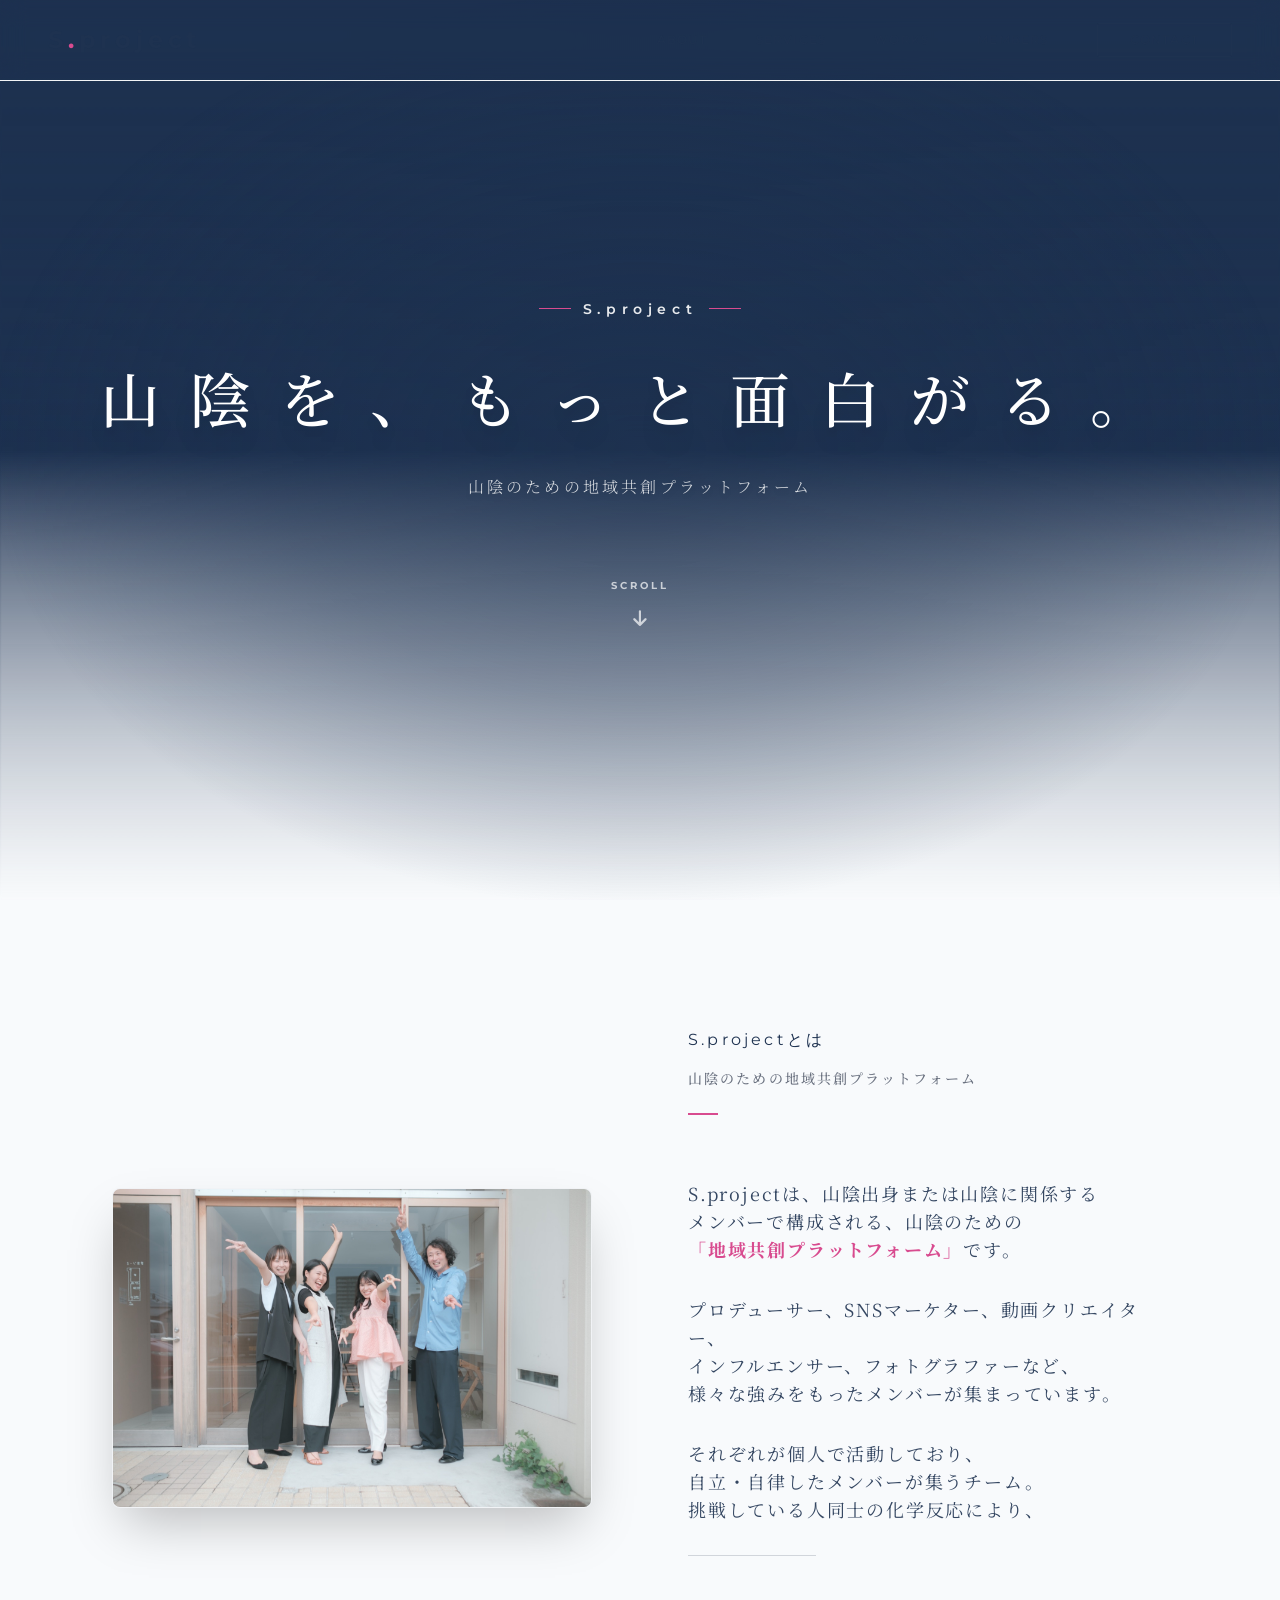
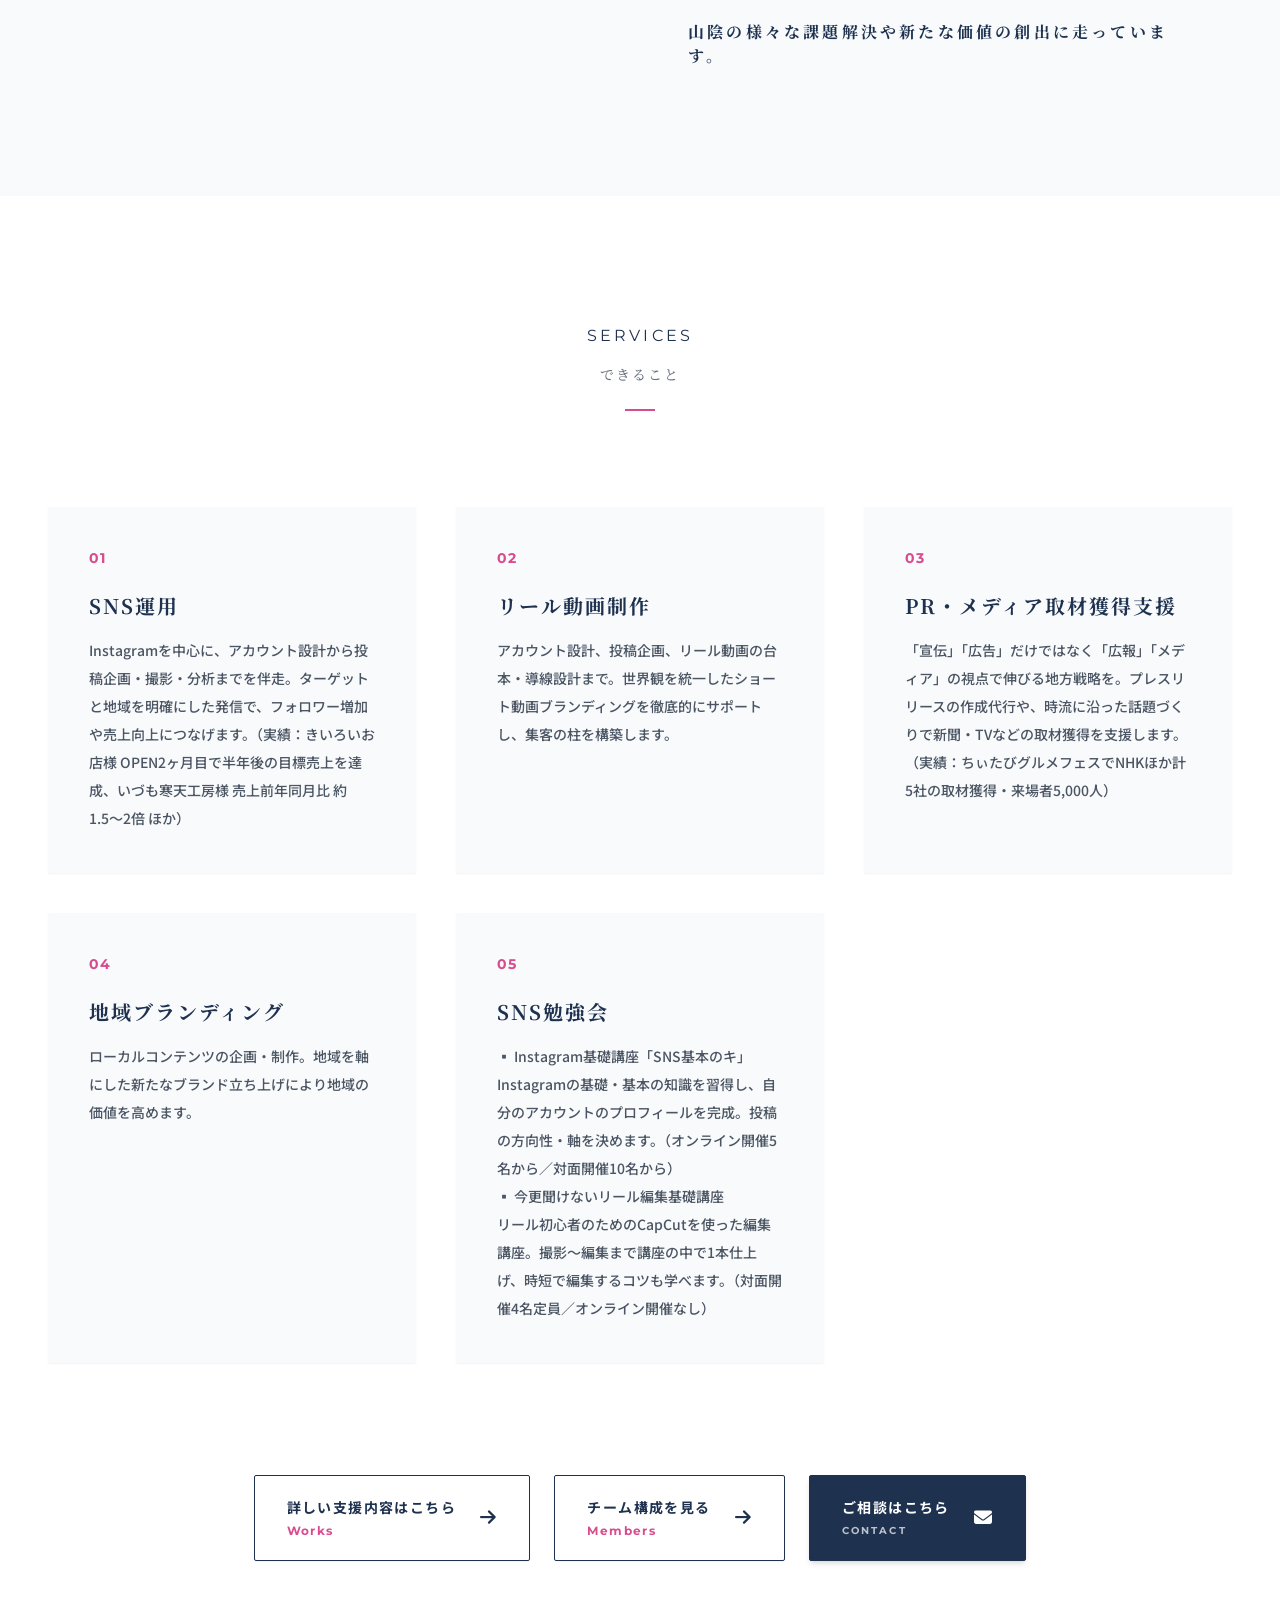
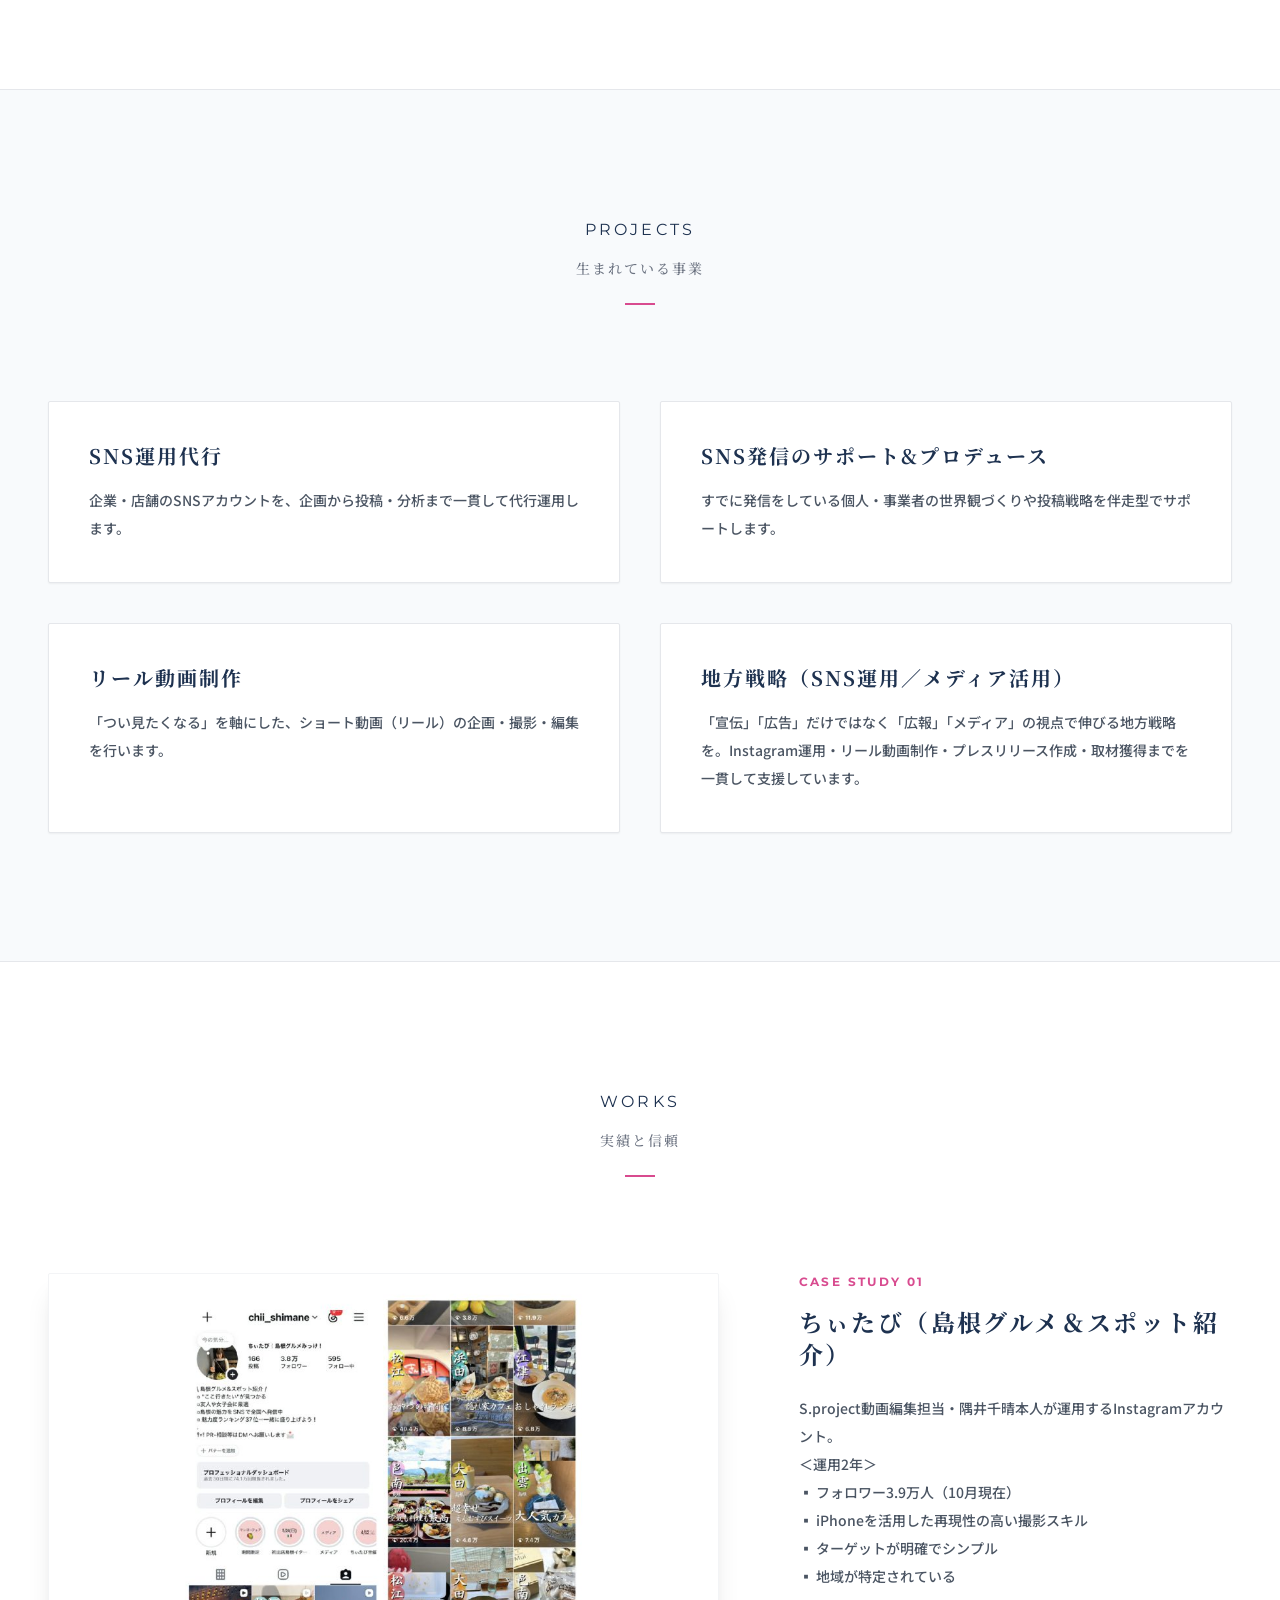
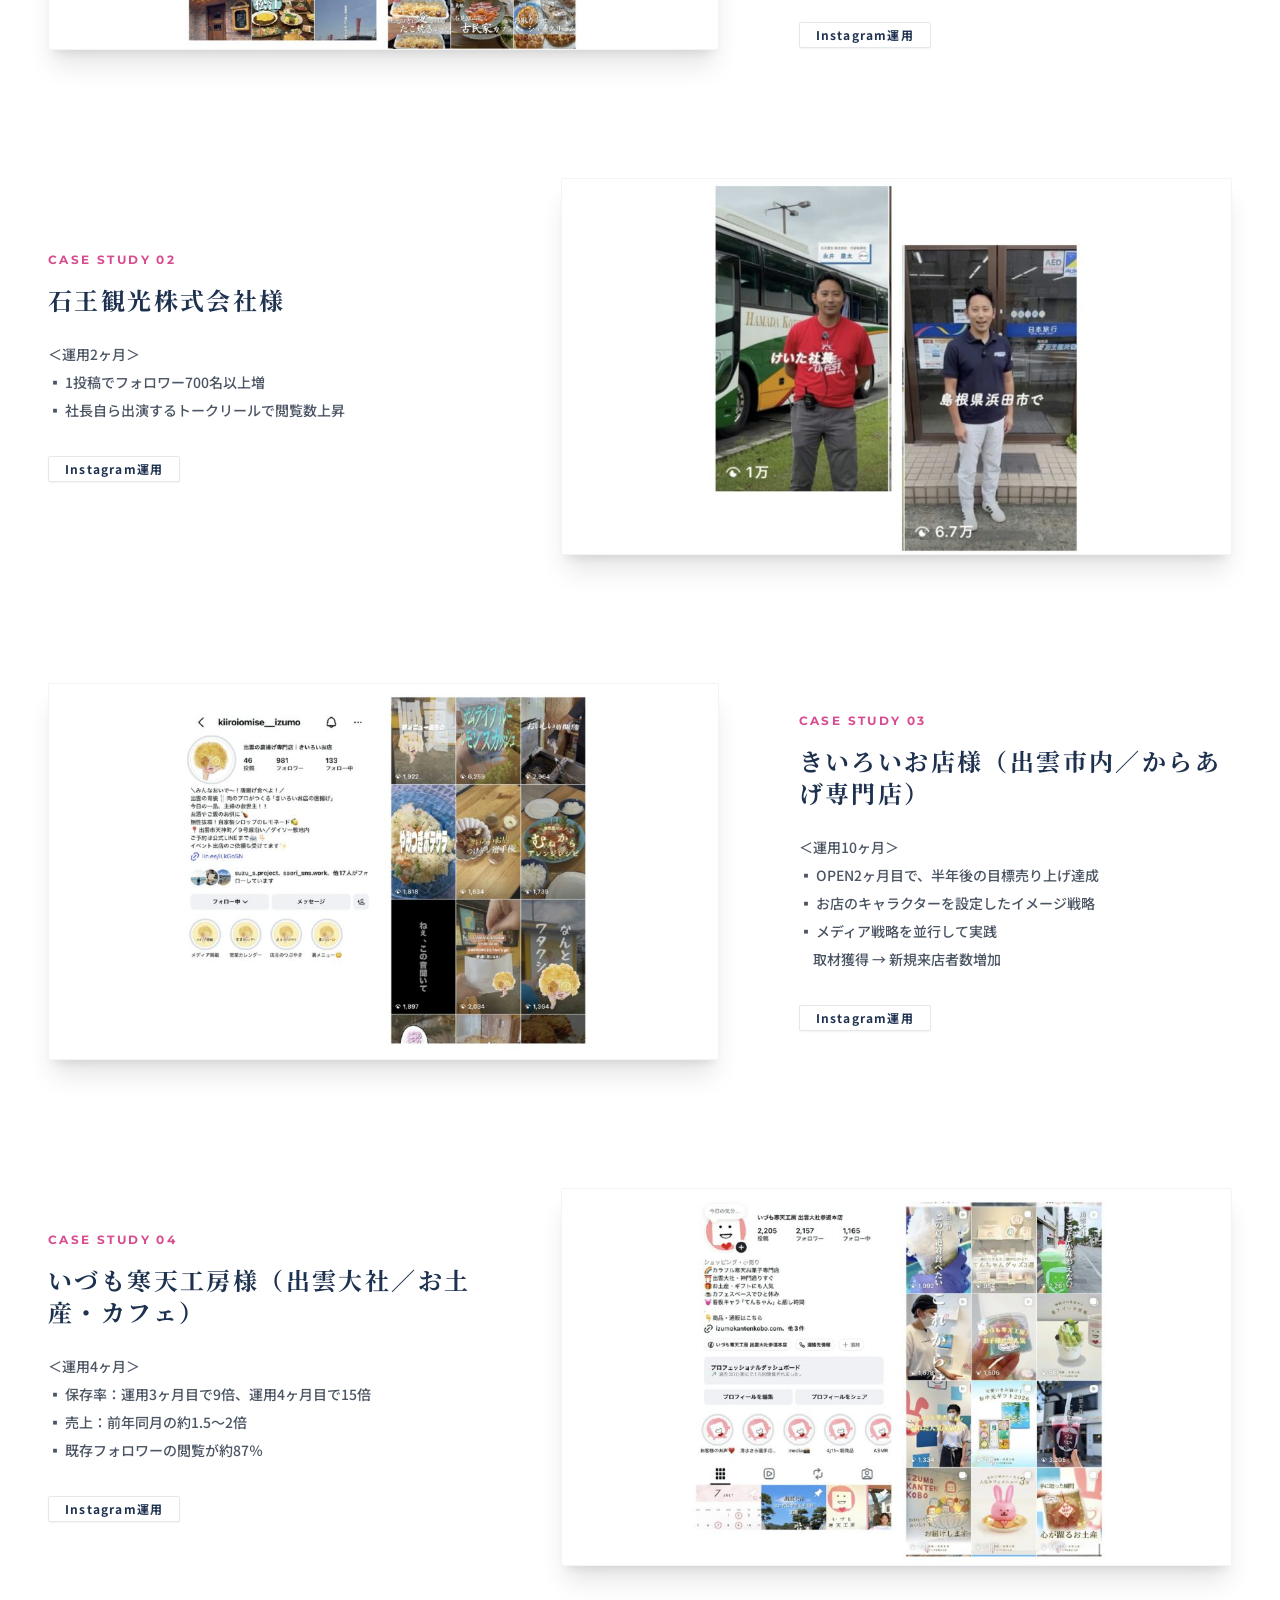
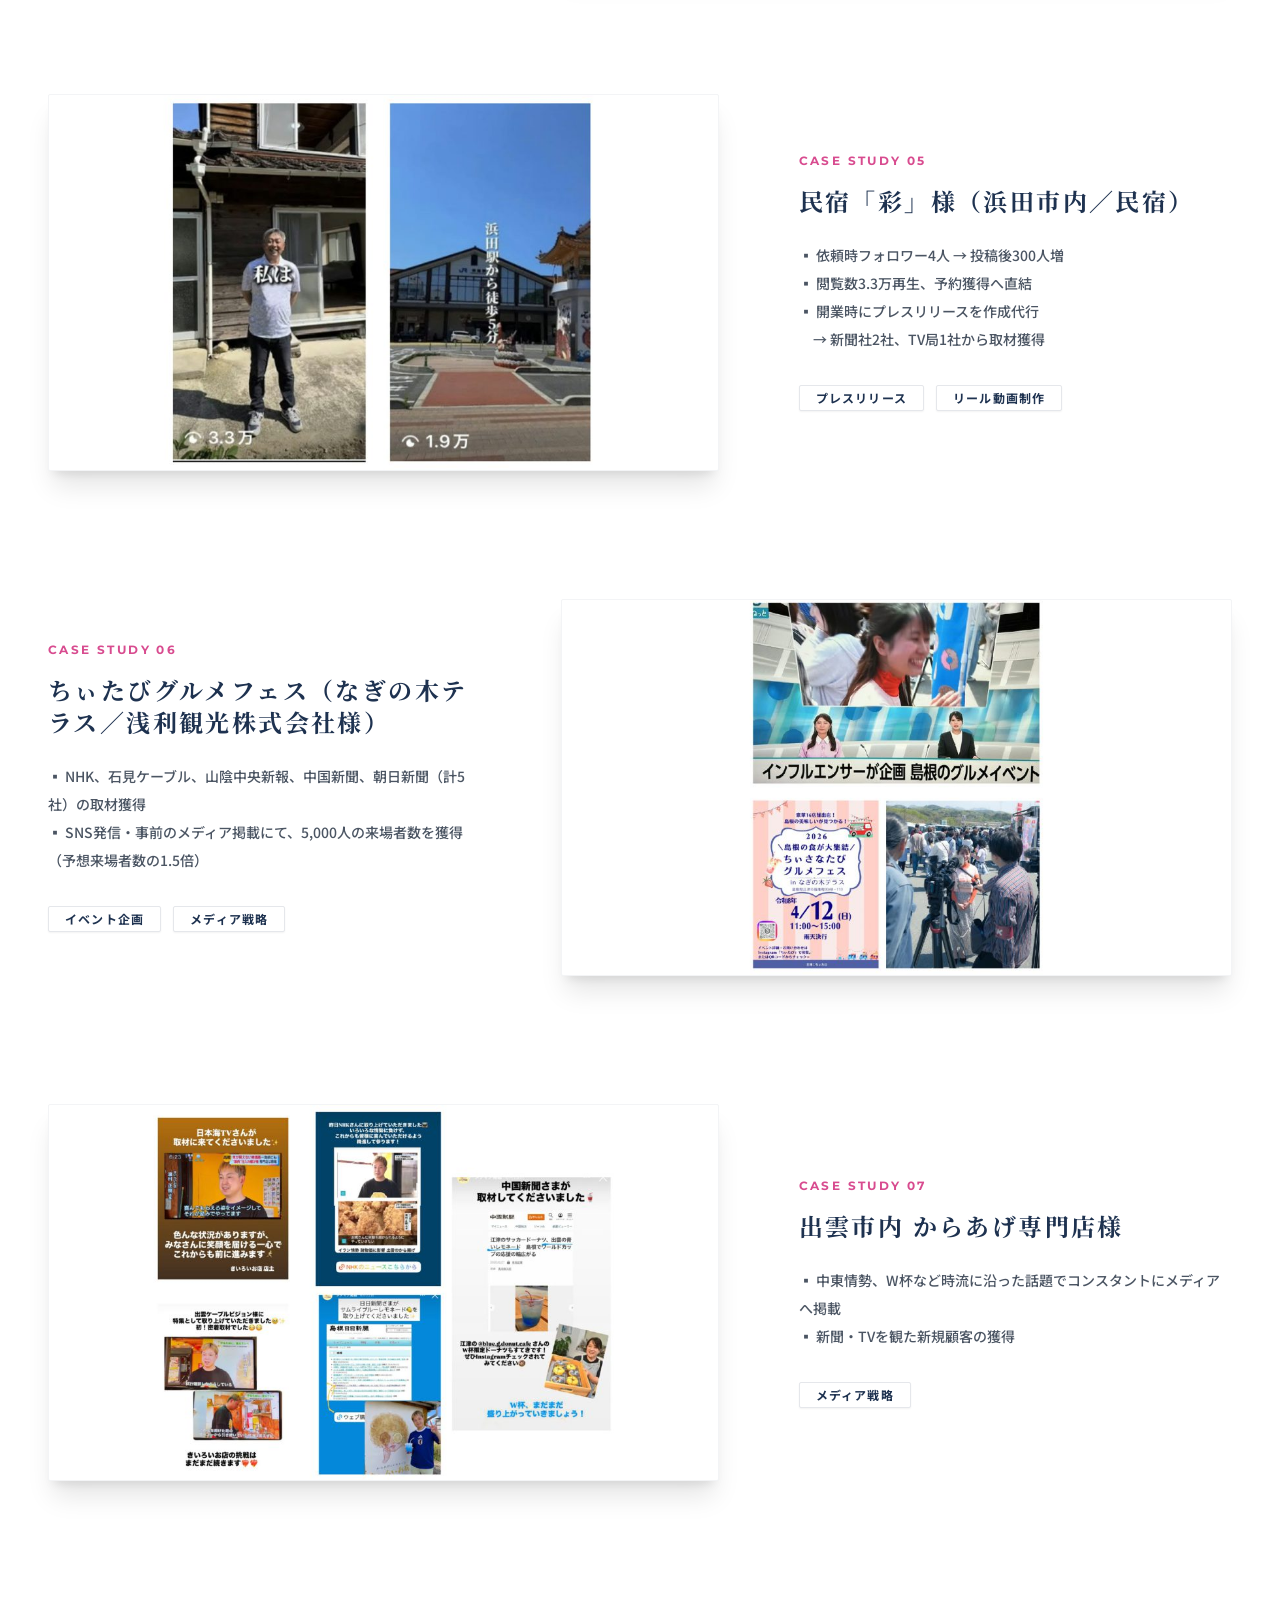
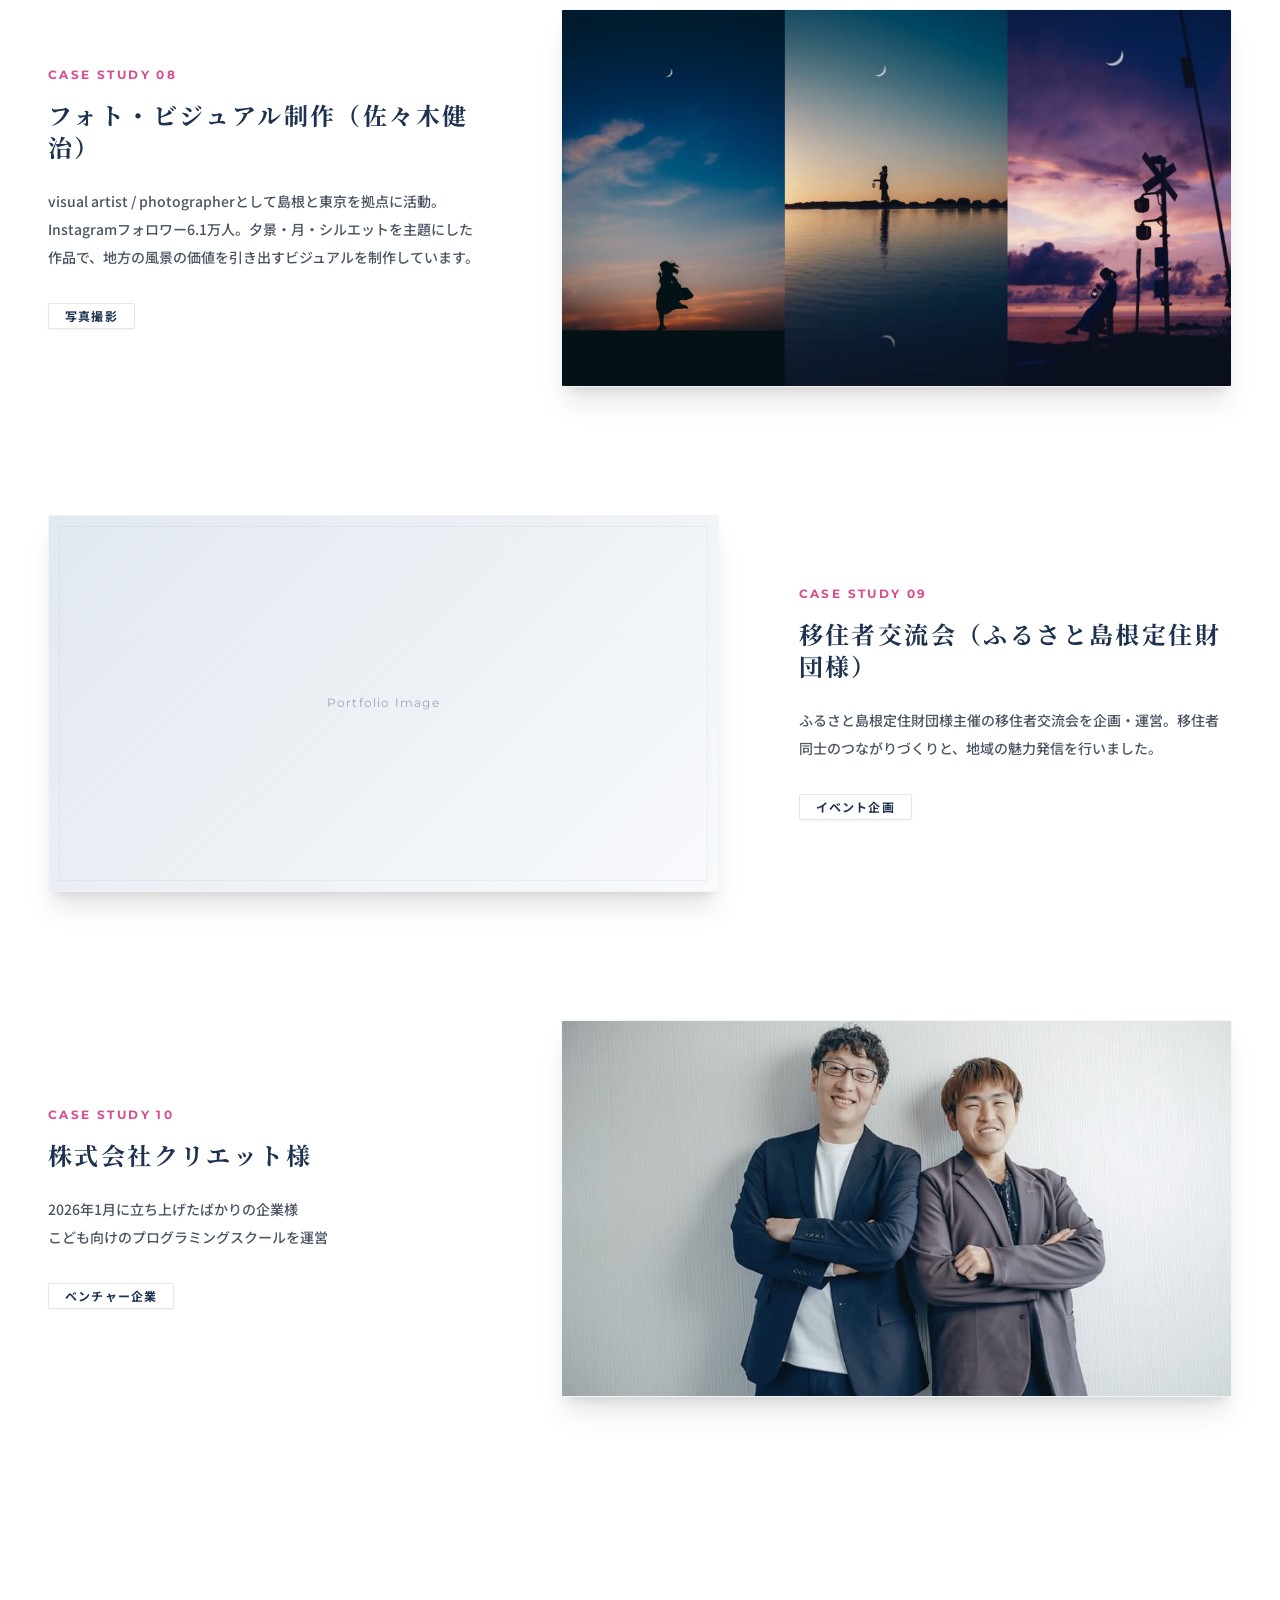
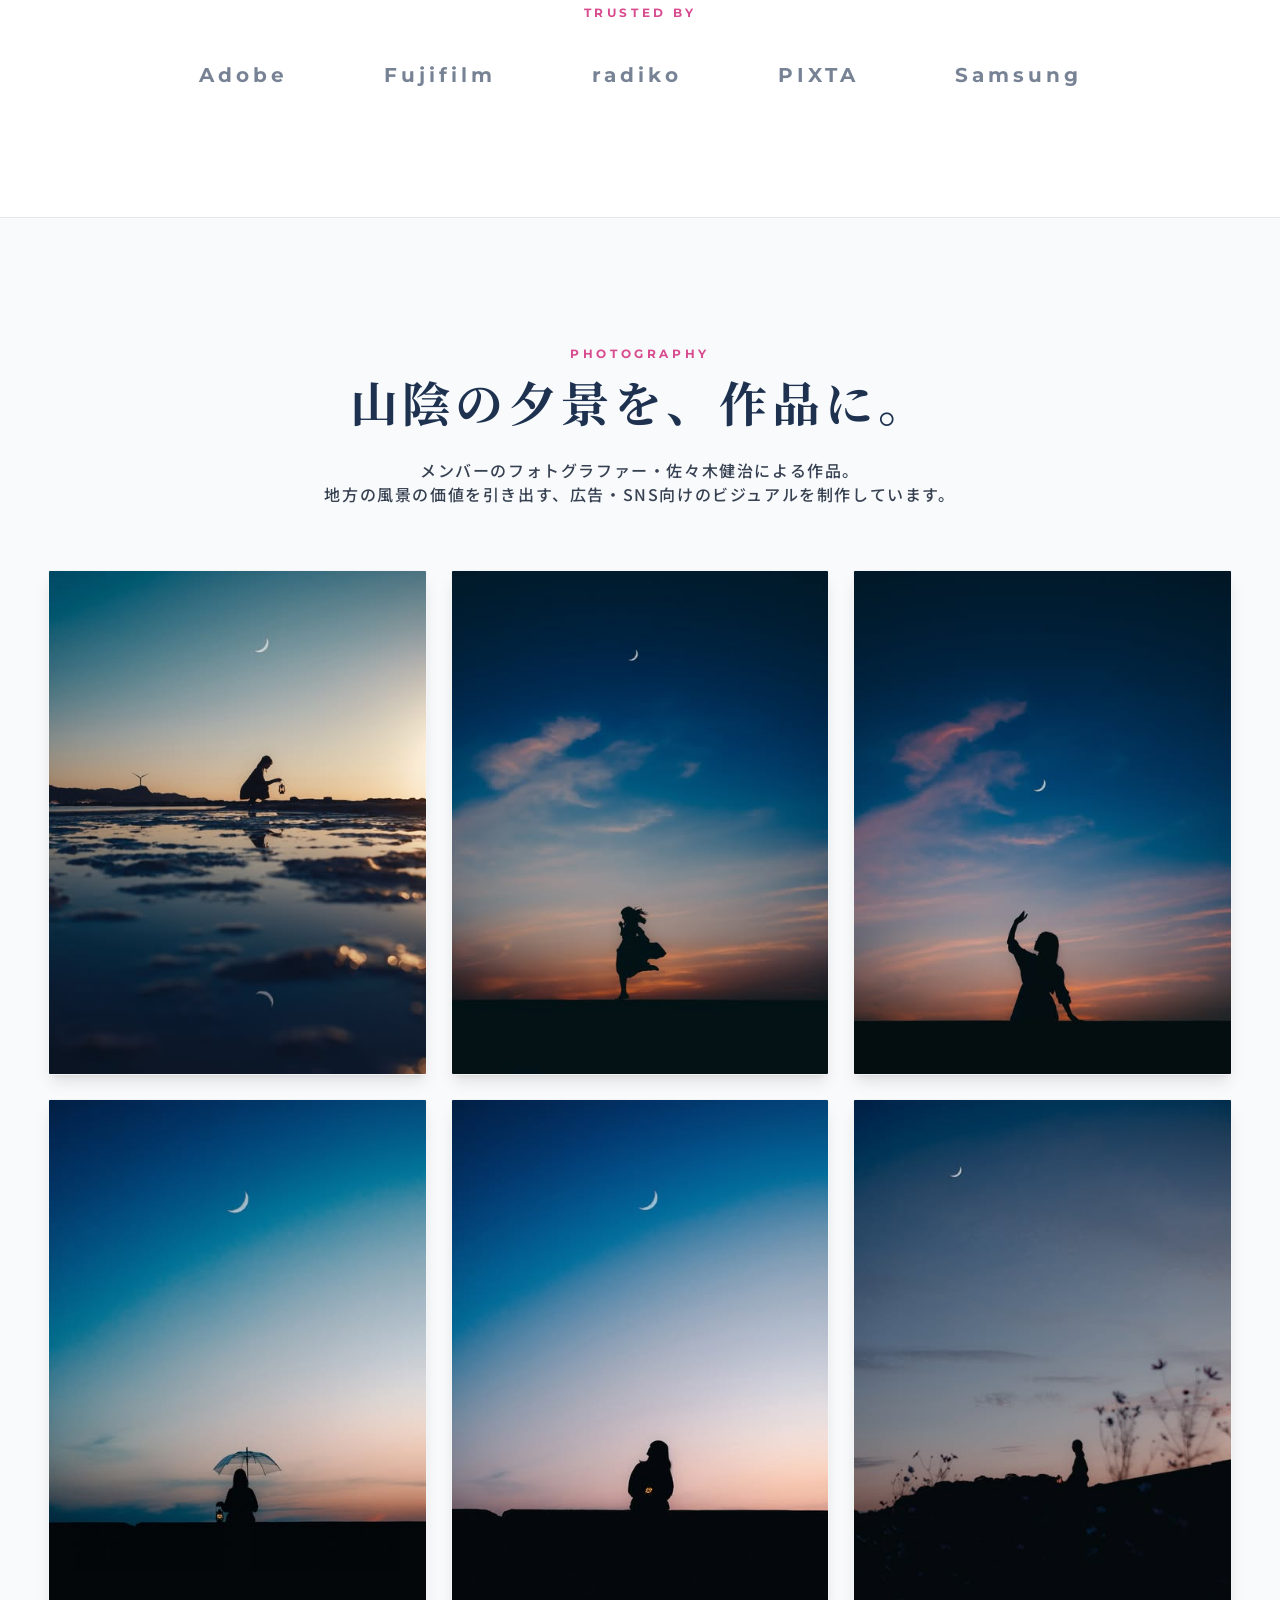
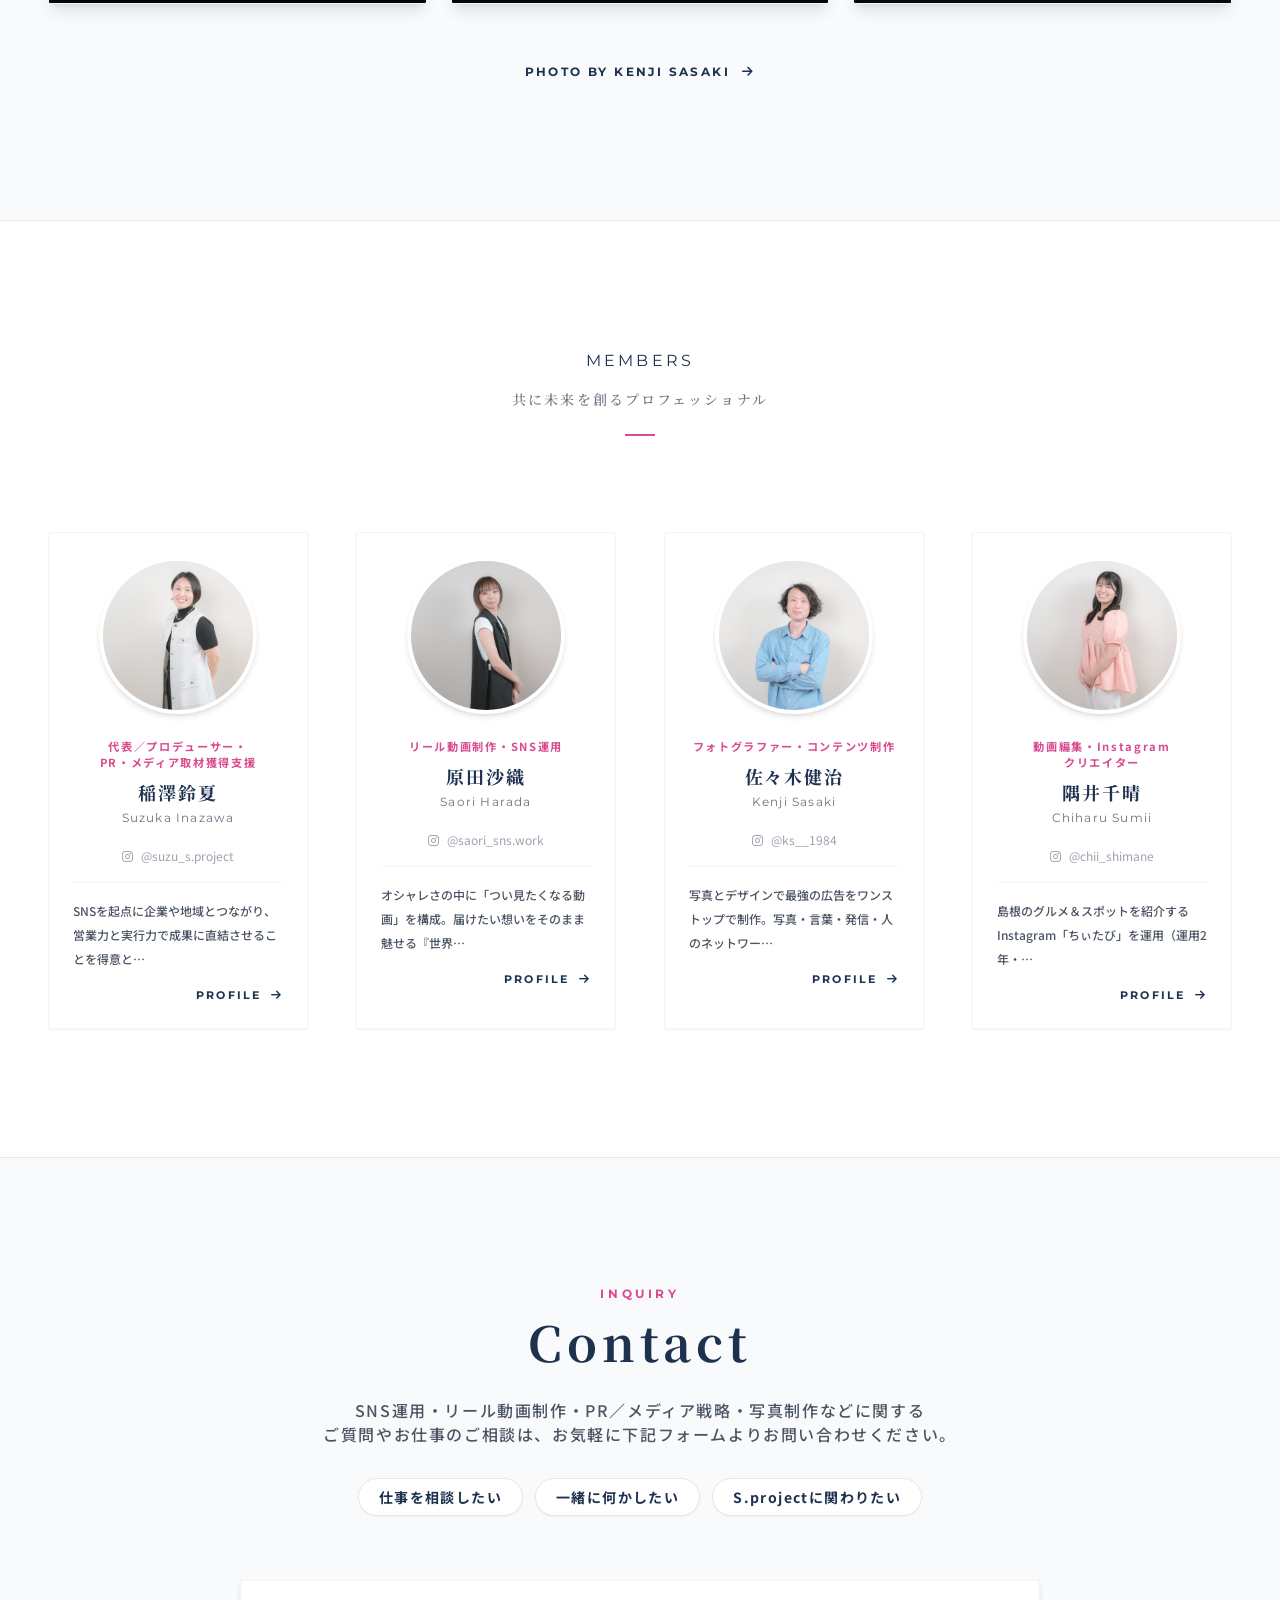
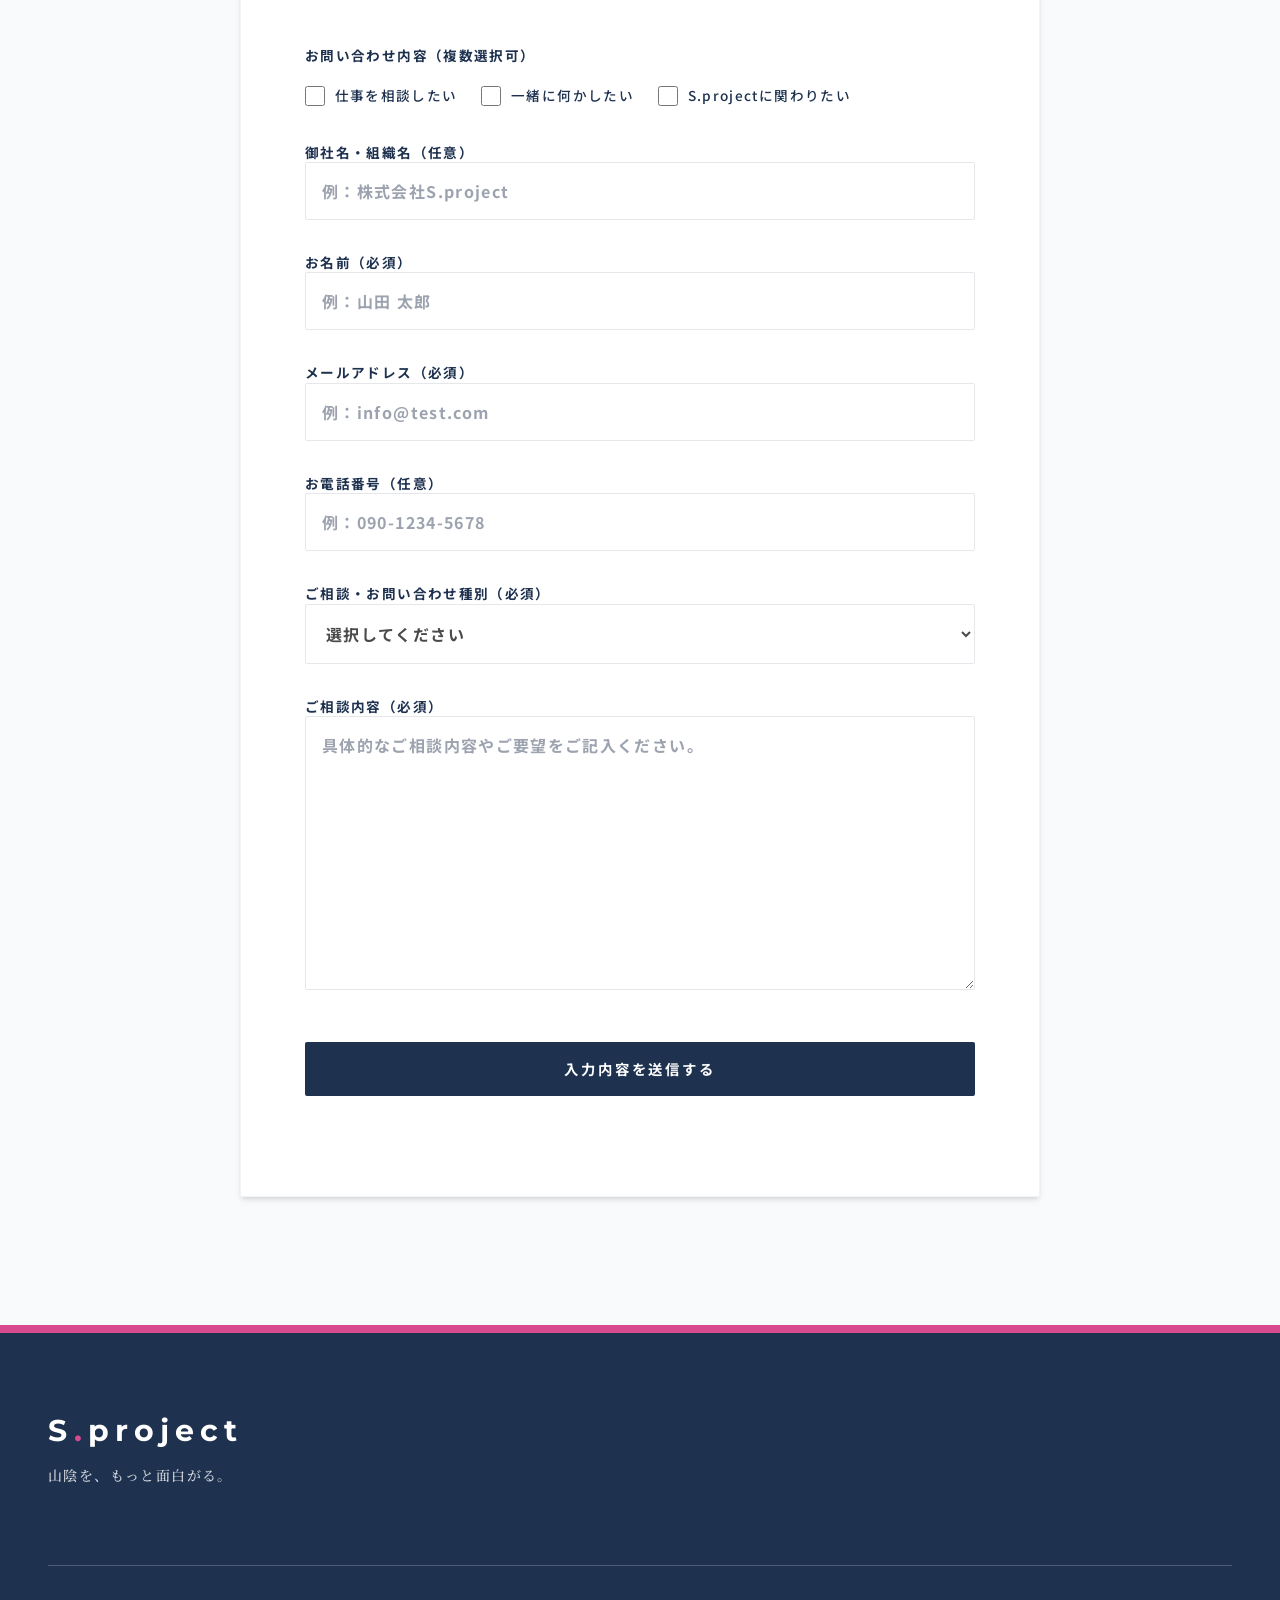
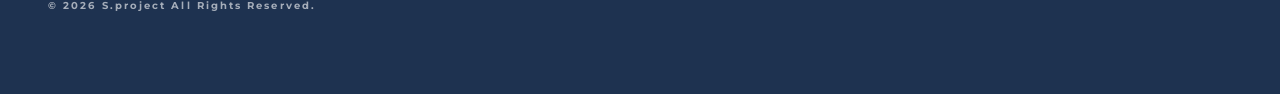
==== commit 081f2556: "更新" ====
--- a/index.html
+++ b/index.html
@@ -6,7 +6,7 @@
     <title>S.project | 山陰を、もっと面白がる。</title>
     <meta name="description" content="S.projectは、山陰出身または山陰に関係するメンバーで構成される、山陰のための地域共創プラットフォームです。">
     <link rel="stylesheet" href="https://fonts.googleapis.com/css2?family=Montserrat:wght@300;400;600&amp;family=Noto+Sans+JP:wght@300;400;500&amp;family=Noto+Serif+JP:wght@300;400;500;600&amp;display=swap">
-    <link rel="stylesheet" href="https://cdnjs.cloudflare.com/ajax/libs/font-awesome/6.4.0/css/all.min.css">
+    <link rel="stylesheet" href="https://cdnjs.cloudflare.com/ajax/libs/font-awesome/6.5.2/css/all.min.css">
     <link rel="stylesheet" href="css/style.css">
     <link rel="stylesheet" href="css/tailwind.css">
 </head>
@@ -18,11 +18,11 @@
                 <!-- Logo -->
                 <div class="flex-shrink-0 flex items-center">
                     <a href="index.html" class="font-en font-bold text-2xl tracking-[0.2em] text-primary">
-                        Sproject<span class="text-accent">.</span>
+                        S<span class="text-accent">.</span>project
                     </a>
                 </div>
                 <!-- Desktop Menu -->
-                <div class="hidden md:flex space-x-12 items-center">
+                <div class="hidden md:flex md:ml-8 md:space-x-7 lg:space-x-12 items-center">
                     <a href="#vision" class="text-xs font-en tracking-[0.1em] font-medium text-primary hover:text-accent transition-colors duration-300">ABOUT</a>
                     <a href="#services" class="text-xs font-en tracking-[0.1em] font-medium text-primary hover:text-accent transition-colors duration-300">SERVICES</a>
                     <a href="#works" class="text-xs font-en tracking-[0.1em] font-medium text-primary hover:text-accent transition-colors duration-300">WORKS</a>
@@ -31,7 +31,7 @@
                 </div>
                 <!-- Mobile Menu Button -->
                 <div class="md:hidden flex items-center">
-                    <button id="mobile-menu-btn" class="text-primary hover:text-accent focus:outline-none transition-colors">
+                    <button id="mobile-menu-btn" type="button" class="w-11 h-11 -mr-3 flex items-center justify-center text-primary hover:text-accent focus:outline-none focus-visible:ring-2 focus-visible:ring-accent transition-colors" aria-label="メニューを開く" aria-expanded="false" aria-controls="mobile-menu">
                         <i class="fa-solid fa-bars text-xl"></i>
                     </button>
                 </div>
@@ -40,11 +40,11 @@
         
         <!-- Mobile Menu Panel -->
         <div id="mobile-menu" class="hidden absolute top-full left-0 w-full bg-white border-b border-gray-100 shadow-lg opacity-0 translate-y-[-10px] transition-all duration-300 z-40">
-            <div class="px-6 py-8 space-y-6 flex flex-col items-center">
-                <a href="#vision" class="mobile-link text-sm font-en tracking-[0.2em] font-medium text-primary hover:text-accent transition">ABOUT</a>
-                <a href="#services" class="mobile-link text-sm font-en tracking-[0.2em] font-medium text-primary hover:text-accent transition">SERVICES</a>
-                <a href="#works" class="mobile-link text-sm font-en tracking-[0.2em] font-medium text-primary hover:text-accent transition">WORKS</a>
-                <a href="#members" class="mobile-link text-sm font-en tracking-[0.2em] font-medium text-primary hover:text-accent transition">MEMBERS</a>
+            <div class="px-6 py-6 space-y-3 flex flex-col items-center">
+                <a href="#vision" class="mobile-link py-2 text-sm font-en tracking-[0.2em] font-medium text-primary hover:text-accent transition">ABOUT</a>
+                <a href="#services" class="mobile-link py-2 text-sm font-en tracking-[0.2em] font-medium text-primary hover:text-accent transition">SERVICES</a>
+                <a href="#works" class="mobile-link py-2 text-sm font-en tracking-[0.2em] font-medium text-primary hover:text-accent transition">WORKS</a>
+                <a href="#members" class="mobile-link py-2 text-sm font-en tracking-[0.2em] font-medium text-primary hover:text-accent transition">MEMBERS</a>
                 <a href="#contact" class="mobile-link mt-4 border border-primary text-primary px-10 py-3 text-sm tracking-[0.1em] font-en font-medium hover:bg-primary hover:text-white transition-all rounded-sm">CONTACT</a>
             </div>
         </div>
@@ -61,30 +61,19 @@
             <div class="absolute inset-0 bg-primary/45 mix-blend-multiply"></div>
             <div class="absolute inset-0 bg-gradient-to-b from-primary/60 via-transparent to-bgDark"></div>
             <div class="absolute inset-0 backdrop-blur-[1px]"></div>
+            <!-- Soft scrim behind the copy so white text stays readable on bright video frames -->
+            <div class="absolute inset-0 bg-[radial-gradient(ellipse_at_center,rgba(30,50,80,0.55)_0%,rgba(30,50,80,0.3)_40%,transparent_72%)]"></div>
         </div>
 
         <div class="relative z-20 flex flex-col items-center px-6 max-w-5xl mx-auto w-full justify-center text-center fade-in-up py-20">
             <!-- Top Sub Title / Brand Label -->
             <div class="mb-6 inline-flex items-center space-x-3">
                 <span class="h-[1px] w-8 bg-accent"></span>
-                <span class="font-en text-xs md:text-sm tracking-[0.4em] text-white/90 font-semibold uppercase">S.project</span>
+                <span class="font-en text-xs md:text-sm tracking-[0.4em] text-white/90 font-semibold">S.project</span>
                 <span class="h-[1px] w-8 bg-accent"></span>
             </div>
 
-                        <h1 class="hero-copy font-serif text-[5.5vw] sm:text-4xl md:text-5xl lg:text-6xl tracking-[0.1em] sm:tracking-[0.2em] md:tracking-[0.25em] text-white font-medium text-center drop-shadow-xl leading-none my-6 whitespace-nowrap" aria-label="山陰を、もっと面白がる。">
-                                    <span class="hero-char" style="--i: 0;" aria-hidden="true">山</span>
-                                    <span class="hero-char" style="--i: 1;" aria-hidden="true">陰</span>
-                                    <span class="hero-char" style="--i: 2;" aria-hidden="true">を</span>
-                                    <span class="hero-char" style="--i: 3;" aria-hidden="true">、</span>
-                                    <span class="hero-char" style="--i: 4;" aria-hidden="true">も</span>
-                                    <span class="hero-char" style="--i: 5;" aria-hidden="true">っ</span>
-                                    <span class="hero-char" style="--i: 6;" aria-hidden="true">と</span>
-                                    <span class="hero-char" style="--i: 7;" aria-hidden="true">面</span>
-                                    <span class="hero-char" style="--i: 8;" aria-hidden="true">白</span>
-                                    <span class="hero-char" style="--i: 9;" aria-hidden="true">が</span>
-                                    <span class="hero-char" style="--i: 10;" aria-hidden="true">る</span>
-                                    <span class="hero-char" style="--i: 11;" aria-hidden="true">。</span>
-                            </h1>
+                        <h1 class="hero-copy font-serif text-[8vw] sm:text-3xl md:text-4xl lg:text-5xl xl:text-6xl tracking-[0.2em] sm:tracking-[0.45em] md:tracking-[0.5em] text-white font-medium text-center drop-shadow-xl leading-[1.6] sm:leading-none my-6 whitespace-nowrap" aria-label="山陰を、もっと面白がる。"><span class="hero-char" style="--i: 0;" aria-hidden="true">山</span><span class="hero-char" style="--i: 1;" aria-hidden="true">陰</span><span class="hero-char" style="--i: 2;" aria-hidden="true">を</span><span class="hero-char" style="--i: 3;" aria-hidden="true">、</span><br class="sm:hidden"><span class="hero-char" style="--i: 4;" aria-hidden="true">も</span><span class="hero-char" style="--i: 5;" aria-hidden="true">っ</span><span class="hero-char" style="--i: 6;" aria-hidden="true">と</span><span class="hero-char" style="--i: 7;" aria-hidden="true">面</span><span class="hero-char" style="--i: 8;" aria-hidden="true">白</span><span class="hero-char" style="--i: 9;" aria-hidden="true">が</span><span class="hero-char" style="--i: 10;" aria-hidden="true">る</span><span class="hero-char" style="--i: 11;" aria-hidden="true">。</span></h1>
 
             <!-- Sub Description -->
             <p class="font-serif text-sm md:text-base tracking-[0.2em] text-white/80 mt-6 max-w-2xl font-light leading-relaxed drop-shadow-md">
@@ -100,37 +89,31 @@
     </section>
 
     <!-- About Section (S.projectとは) -->
-    <section id="vision" class="py-32 bg-bgDark">
+    <section id="vision" class="py-20 md:py-32 bg-bgDark">
         <div class="max-w-6xl mx-auto px-6 lg:px-12">
-            <div class="grid grid-cols-1 lg:grid-cols-12 gap-16 lg:gap-24 items-center">
-
-                <div class="lg:col-span-6 fade-in-up order-2 lg:order-1">
+            <div class="grid grid-cols-1 lg:grid-cols-12 gap-12 lg:gap-16 xl:gap-24 items-center">
+
+                <div class="lg:col-span-6 min-w-0 fade-in-up order-2 lg:order-1">
                     <div class="premium-img-wrapper aspect-[3/2] w-full shadow-2xl rounded-lg overflow-hidden border border-gray-100/50 group">
                         <img src="img/group.jpg" alt="S.project メンバー集合写真" class="w-full h-full object-cover group-hover:scale-105 transition-transform duration-700 ease-out">
                     </div>
                 </div>
 
-                <div class="lg:col-span-6 fade-in-up delay-200 order-1 lg:order-2 flex flex-col items-start">
+                <div class="lg:col-span-6 min-w-0 fade-in-up delay-200 order-1 lg:order-2 flex flex-col items-start">
                     <h2 class="section-title items-start mb-12">
-                        S.projectとは
+                        <span><span class="normal-case">S.project</span>とは</span>
                         <span class="subtitle">山陰のための地域共創プラットフォーム</span>
                     </h2>
 
                     <div class="font-serif space-y-8 text-base md:text-lg leading-[2.2] tracking-widest text-primary/90">
                         <p>
-                            S.projectは、山陰出身または山陰に関係する<br class="hidden md:block">
-                            メンバーで構成される、山陰のための<br class="hidden md:block">
-                            <span class="text-accent font-bold">「地域共創プラットフォーム」</span>です。
+                            S.projectは、山陰出身または山陰に関係する<br class="hidden md:block">メンバーで構成される、山陰のための<br class="hidden md:block"><span class="text-accent font-bold">「地域共創プラットフォーム」</span>です。
                         </p>
                         <p>
-                            プロデューサー、SNSマーケター、動画クリエイター、<br class="hidden md:block">
-                            インフルエンサー、フォトグラファーなど、<br class="hidden md:block">
-                            様々な強みをもったメンバーが集まっています。
+                            プロデューサー、SNSマーケター、動画クリエイター、<br class="hidden md:block">インフルエンサー、フォトグラファーなど、<br class="hidden md:block">様々な強みをもったメンバーが集まっています。
                         </p>
                         <p>
-                            それぞれが個人で活動しており、<br class="hidden md:block">
-                            自立・自律したメンバーが集うチーム。<br class="hidden md:block">
-                            挑戦している人同士の化学反応により、
+                            それぞれが個人で活動しており、<br class="hidden md:block">自立・自律したメンバーが集うチーム。<br class="hidden md:block">挑戦している人同士の化学反応により、
                         </p>
                         <div class="pt-8 border-t border-gray-300 mt-12 w-32"></div>
                         <p class="font-bold text-primary tracking-[0.2em] text-sm md:text-base mt-4">
@@ -144,9 +127,9 @@
     </section>
 
     <!-- Services Section -->
-    <section id="services" class="py-32 bg-white">
+    <section id="services" class="py-20 md:py-32 bg-white">
         <div class="max-w-7xl mx-auto px-6 lg:px-12">
-            <div class="fade-in-up mb-24">
+            <div class="fade-in-up mb-12 md:mb-24">
                 <h2 class="section-title">
                     Services
                     <span class="subtitle">できること</span>
@@ -154,15 +137,15 @@
             </div>
 
             
-                            <div class="grid grid-cols-1 md:grid-cols-2 lg:grid-cols-3 gap-10">
-                                            <div class="premium-card p-10 bg-bgDark fade-in-up rounded-sm shadow-sm h-full">
+                            <div class="grid grid-cols-1 md:grid-cols-2 lg:grid-cols-3 gap-6 md:gap-10">
+                                            <div class="premium-card p-7 md:p-10 bg-bgDark fade-in-up rounded-sm shadow-sm h-full">
                             <span class="text-accent font-en text-sm tracking-widest block mb-6 font-bold">01</span>
                             <h3 class="font-serif text-xl mb-4 tracking-widest text-primary font-bold">SNS運用</h3>
                             <div class="text-sm leading-[2] text-gray-600 font-medium">
                                 <p>Instagramを中心に、アカウント設計から投稿企画・撮影・分析までを伴走。ターゲットと地域を明確にした発信で、フォロワー増加や売上向上につなげます。（実績：きいろいお店様 OPEN2ヶ月目で半年後の目標売上を達成、いづも寒天工房様 売上前年同月比 約1.5〜2倍 ほか）</p>
                             </div>
                         </div>
-                                            <div class="premium-card p-10 bg-bgDark fade-in-up rounded-sm shadow-sm h-full">
+                                            <div class="premium-card p-7 md:p-10 bg-bgDark fade-in-up rounded-sm shadow-sm h-full">
                             <span class="text-accent font-en text-sm tracking-widest block mb-6 font-bold">02</span>
                             <h3 class="font-serif text-xl mb-4 tracking-widest text-primary font-bold">リール動画制作</h3>
                             <div class="text-sm leading-[2] text-gray-600 font-medium">
@@ -172,21 +155,21 @@
 <p class="wp-block-paragraph"></p>
                             </div>
                         </div>
-                                            <div class="premium-card p-10 bg-bgDark fade-in-up rounded-sm shadow-sm h-full">
+                                            <div class="premium-card p-7 md:p-10 bg-bgDark fade-in-up rounded-sm shadow-sm h-full">
                             <span class="text-accent font-en text-sm tracking-widest block mb-6 font-bold">03</span>
                             <h3 class="font-serif text-xl mb-4 tracking-widest text-primary font-bold">PR・メディア取材獲得支援</h3>
                             <div class="text-sm leading-[2] text-gray-600 font-medium">
                                 <p>「宣伝」「広告」だけではなく「広報」「メディア」の視点で伸びる地方戦略を。プレスリリースの作成代行や、時流に沿った話題づくりで新聞・TVなどの取材獲得を支援します。（実績：ちぃたびグルメフェスでNHKほか計5社の取材獲得・来場者5,000人）</p>
                             </div>
                         </div>
-                                            <div class="premium-card p-10 bg-bgDark fade-in-up rounded-sm shadow-sm h-full">
+                                            <div class="premium-card p-7 md:p-10 bg-bgDark fade-in-up rounded-sm shadow-sm h-full">
                             <span class="text-accent font-en text-sm tracking-widest block mb-6 font-bold">04</span>
                             <h3 class="font-serif text-xl mb-4 tracking-widest text-primary font-bold">地域ブランディング</h3>
                             <div class="text-sm leading-[2] text-gray-600 font-medium">
                                 <p>ローカルコンテンツの企画・制作。地域を軸にした新たなブランド立ち上げにより地域の価値を高めます。</p>
                             </div>
                         </div>
-                                            <div class="premium-card p-10 bg-bgDark fade-in-up rounded-sm shadow-sm h-full">
+                                            <div class="premium-card p-7 md:p-10 bg-bgDark fade-in-up rounded-sm shadow-sm h-full">
                             <span class="text-accent font-en text-sm tracking-widest block mb-6 font-bold">05</span>
                             <h3 class="font-serif text-xl mb-4 tracking-widest text-primary font-bold">SNS勉強会</h3>
                             <div class="text-sm leading-[2] text-gray-600 font-medium">
@@ -216,9 +199,9 @@
     </section>
 
     <!-- Projects Section (生まれている事業) -->
-    <section id="projects" class="py-32 bg-bgDark border-t border-gray-200">
+    <section id="projects" class="py-20 md:py-32 bg-bgDark border-t border-gray-200">
         <div class="max-w-7xl mx-auto px-6 lg:px-12">
-            <div class="fade-in-up mb-24">
+            <div class="fade-in-up mb-12 md:mb-24">
                 <h2 class="section-title">
                     Projects
                     <span class="subtitle">生まれている事業</span>
@@ -226,26 +209,26 @@
             </div>
 
             
-                            <div class="grid grid-cols-1 md:grid-cols-2 gap-10">
-                                            <div class="premium-card p-10 bg-white border border-gray-200 rounded-sm shadow-sm h-full fade-in-up">
+                            <div class="grid grid-cols-1 md:grid-cols-2 gap-6 md:gap-10">
+                                            <div class="premium-card p-7 md:p-10 bg-white border border-gray-200 rounded-sm shadow-sm h-full fade-in-up">
                             <h3 class="font-serif text-xl mb-4 tracking-widest text-primary font-bold">SNS運用代行</h3>
                             <div class="text-sm leading-[2] text-gray-600 font-medium">
                                 <p>企業・店舗のSNSアカウントを、企画から投稿・分析まで一貫して代行運用します。</p>
                             </div>
                         </div>
-                                            <div class="premium-card p-10 bg-white border border-gray-200 rounded-sm shadow-sm h-full fade-in-up">
+                                            <div class="premium-card p-7 md:p-10 bg-white border border-gray-200 rounded-sm shadow-sm h-full fade-in-up">
                             <h3 class="font-serif text-xl mb-4 tracking-widest text-primary font-bold">SNS発信のサポート&amp;プロデュース</h3>
                             <div class="text-sm leading-[2] text-gray-600 font-medium">
                                 <p>すでに発信をしている個人・事業者の世界観づくりや投稿戦略を伴走型でサポートします。</p>
                             </div>
                         </div>
-                                            <div class="premium-card p-10 bg-white border border-gray-200 rounded-sm shadow-sm h-full fade-in-up">
+                                            <div class="premium-card p-7 md:p-10 bg-white border border-gray-200 rounded-sm shadow-sm h-full fade-in-up">
                             <h3 class="font-serif text-xl mb-4 tracking-widest text-primary font-bold">リール動画制作</h3>
                             <div class="text-sm leading-[2] text-gray-600 font-medium">
                                 <p>「つい見たくなる」を軸にした、ショート動画（リール）の企画・撮影・編集を行います。</p>
                             </div>
                         </div>
-                                            <div class="premium-card p-10 bg-white border border-gray-200 rounded-sm shadow-sm h-full fade-in-up">
+                                            <div class="premium-card p-7 md:p-10 bg-white border border-gray-200 rounded-sm shadow-sm h-full fade-in-up">
                             <h3 class="font-serif text-xl mb-4 tracking-widest text-primary font-bold">地方戦略（SNS運用／メディア活用）</h3>
                             <div class="text-sm leading-[2] text-gray-600 font-medium">
                                 <p>「宣伝」「広告」だけではなく「広報」「メディア」の視点で伸びる地方戦略を。Instagram運用・リール動画制作・プレスリリース作成・取材獲得までを一貫して支援しています。</p>
@@ -256,9 +239,9 @@
     </section>
 
     <!-- Works / Portfolio Section -->
-    <section id="works" class="py-32 bg-white relative border-y border-gray-200">
+    <section id="works" class="py-20 md:py-32 bg-white relative border-y border-gray-200">
         <div class="max-w-7xl mx-auto px-6 lg:px-12 relative z-10">
-            <div class="fade-in-up mb-24">
+            <div class="fade-in-up mb-12 md:mb-24">
                 <h2 class="section-title">
                     Works
                     <span class="subtitle">実績と信頼</span>
@@ -266,16 +249,16 @@
             </div>
 
                             <!-- Elegant Work Item 1 -->
-                <div class="mb-32 fade-in-up">
-                    <div class="grid grid-cols-1 lg:grid-cols-12 gap-12 items-center">
+                <div class="mb-20 md:mb-32 fade-in-up">
+                    <div class="grid grid-cols-1 lg:grid-cols-12 gap-8 lg:gap-12 items-center">
                                                     <div class="lg:col-span-7 order-2 lg:order-1 relative">
-                                <div class="premium-img-wrapper w-full aspect-video shadow-xl rounded-sm border border-gray-100">
+                                <div class="premium-img-wrapper w-full aspect-[4/3] sm:aspect-video shadow-xl rounded-sm border border-gray-100">
                                                                             <img width="1024" height="576" src="img/uploads/2026/10/chiitabi-1024x576.jpg" class="w-full h-full object-cover wp-post-image" alt="" decoding="async" fetchpriority="high" />                                                                    </div>
                             </div>
                             <div class="lg:col-span-5 order-1 lg:order-2">
                                 <div class="pl-0 lg:pl-8">
                                     <span class="text-accent text-xs font-en tracking-[0.2em] mb-4 block font-bold">CASE STUDY 01</span>
-                                    <h3 class="font-serif text-2xl tracking-widest mb-6 text-primary font-bold">ちぃたび（島根グルメ＆スポット紹介）</h3>
+                                    <h3 class="font-serif text-xl md:text-2xl tracking-widest mb-6 text-primary font-bold leading-relaxed">ちぃたび（島根グルメ＆スポット紹介）</h3>
                                     <div class="text-sm leading-[2] font-medium text-gray-600 mb-8">
                                         <p>S.project動画編集担当・隅井千晴本人が運用するInstagramアカウント。<br />＜運用2年＞</p>
 <p>▪︎ フォロワー3.9万人（10月現在）<br />▪︎ iPhoneを活用した再現性の高い撮影スキル<br />▪︎ ターゲットが明確でシンプル<br />▪︎ 地域が特定されている</p>
@@ -288,12 +271,12 @@
                                             </div>
                 </div>
                             <!-- Elegant Work Item 2 -->
-                <div class="mb-32 fade-in-up">
-                    <div class="grid grid-cols-1 lg:grid-cols-12 gap-12 items-center">
+                <div class="mb-20 md:mb-32 fade-in-up">
+                    <div class="grid grid-cols-1 lg:grid-cols-12 gap-8 lg:gap-12 items-center">
                                                     <div class="lg:col-span-5">
                                 <div class="pr-0 lg:pr-8">
                                     <span class="text-accent text-xs font-en tracking-[0.2em] mb-4 block font-bold">CASE STUDY 02</span>
-                                    <h3 class="font-serif text-2xl tracking-widest mb-6 text-primary font-bold">石王観光株式会社様</h3>
+                                    <h3 class="font-serif text-xl md:text-2xl tracking-widest mb-6 text-primary font-bold leading-relaxed">石王観光株式会社様</h3>
                                     <div class="text-sm leading-[2] font-medium text-gray-600 mb-8">
                                         <p>＜運用2ヶ月＞</p>
 <p>▪︎ 1投稿でフォロワー700名以上増<br />▪︎ 社長自ら出演するトークリールで閲覧数上昇</p>
@@ -304,22 +287,22 @@
                                                                     </div>
                             </div>
                             <div class="lg:col-span-7 relative">
-                                <div class="premium-img-wrapper w-full aspect-video shadow-xl rounded-sm border border-gray-100">
+                                <div class="premium-img-wrapper w-full aspect-[4/3] sm:aspect-video shadow-xl rounded-sm border border-gray-100">
                                                                             <img width="1024" height="576" src="img/uploads/2026/10/ishiou-1024x576.jpg" class="w-full h-full object-cover wp-post-image" alt="" decoding="async" />                                                                    </div>
                             </div>
                                             </div>
                 </div>
                             <!-- Elegant Work Item 3 -->
-                <div class="mb-32 fade-in-up">
-                    <div class="grid grid-cols-1 lg:grid-cols-12 gap-12 items-center">
+                <div class="mb-20 md:mb-32 fade-in-up">
+                    <div class="grid grid-cols-1 lg:grid-cols-12 gap-8 lg:gap-12 items-center">
                                                     <div class="lg:col-span-7 order-2 lg:order-1 relative">
-                                <div class="premium-img-wrapper w-full aspect-video shadow-xl rounded-sm border border-gray-100">
+                                <div class="premium-img-wrapper w-full aspect-[4/3] sm:aspect-video shadow-xl rounded-sm border border-gray-100">
                                                                             <img width="1024" height="576" src="img/uploads/2026/10/kiiroi-1024x576.jpg" class="w-full h-full object-cover wp-post-image" alt="" decoding="async" />                                                                    </div>
                             </div>
                             <div class="lg:col-span-5 order-1 lg:order-2">
                                 <div class="pl-0 lg:pl-8">
                                     <span class="text-accent text-xs font-en tracking-[0.2em] mb-4 block font-bold">CASE STUDY 03</span>
-                                    <h3 class="font-serif text-2xl tracking-widest mb-6 text-primary font-bold">きいろいお店様（出雲市内／からあげ専門店）</h3>
+                                    <h3 class="font-serif text-xl md:text-2xl tracking-widest mb-6 text-primary font-bold leading-relaxed">きいろいお店様（出雲市内／からあげ専門店）</h3>
                                     <div class="text-sm leading-[2] font-medium text-gray-600 mb-8">
                                         <p>＜運用10ヶ月＞</p>
 <p>▪︎ OPEN2ヶ月目で、半年後の目標売り上げ達成<br />▪︎ お店のキャラクターを設定したイメージ戦略<br />▪︎ メディア戦略を並行して実践<br />　取材獲得 → 新規来店者数増加</p>
@@ -332,12 +315,12 @@
                                             </div>
                 </div>
                             <!-- Elegant Work Item 4 -->
-                <div class="mb-32 fade-in-up">
-                    <div class="grid grid-cols-1 lg:grid-cols-12 gap-12 items-center">
+                <div class="mb-20 md:mb-32 fade-in-up">
+                    <div class="grid grid-cols-1 lg:grid-cols-12 gap-8 lg:gap-12 items-center">
                                                     <div class="lg:col-span-5">
                                 <div class="pr-0 lg:pr-8">
                                     <span class="text-accent text-xs font-en tracking-[0.2em] mb-4 block font-bold">CASE STUDY 04</span>
-                                    <h3 class="font-serif text-2xl tracking-widest mb-6 text-primary font-bold">いづも寒天工房様（出雲大社／お土産・カフェ）</h3>
+                                    <h3 class="font-serif text-xl md:text-2xl tracking-widest mb-6 text-primary font-bold leading-relaxed">いづも寒天工房様（出雲大社／お土産・カフェ）</h3>
                                     <div class="text-sm leading-[2] font-medium text-gray-600 mb-8">
                                         <p>＜運用4ヶ月＞</p>
 <p>▪︎ 保存率：運用3ヶ月目で9倍、運用4ヶ月目で15倍<br />▪︎ 売上：前年同月の約1.5〜2倍<br />▪︎ 既存フォロワーの閲覧が約87％</p>
@@ -348,22 +331,22 @@
                                                                     </div>
                             </div>
                             <div class="lg:col-span-7 relative">
-                                <div class="premium-img-wrapper w-full aspect-video shadow-xl rounded-sm border border-gray-100">
+                                <div class="premium-img-wrapper w-full aspect-[4/3] sm:aspect-video shadow-xl rounded-sm border border-gray-100">
                                                                             <img width="1024" height="576" src="img/uploads/2026/10/kanten-1024x576.jpg" class="w-full h-full object-cover wp-post-image" alt="" decoding="async" />                                                                    </div>
                             </div>
                                             </div>
                 </div>
                             <!-- Elegant Work Item 5 -->
-                <div class="mb-32 fade-in-up">
-                    <div class="grid grid-cols-1 lg:grid-cols-12 gap-12 items-center">
+                <div class="mb-20 md:mb-32 fade-in-up">
+                    <div class="grid grid-cols-1 lg:grid-cols-12 gap-8 lg:gap-12 items-center">
                                                     <div class="lg:col-span-7 order-2 lg:order-1 relative">
-                                <div class="premium-img-wrapper w-full aspect-video shadow-xl rounded-sm border border-gray-100">
+                                <div class="premium-img-wrapper w-full aspect-[4/3] sm:aspect-video shadow-xl rounded-sm border border-gray-100">
                                                                             <img width="1024" height="576" src="img/uploads/2026/10/aya-1024x576.jpg" class="w-full h-full object-cover wp-post-image" alt="" decoding="async" />                                                                    </div>
                             </div>
                             <div class="lg:col-span-5 order-1 lg:order-2">
                                 <div class="pl-0 lg:pl-8">
                                     <span class="text-accent text-xs font-en tracking-[0.2em] mb-4 block font-bold">CASE STUDY 05</span>
-                                    <h3 class="font-serif text-2xl tracking-widest mb-6 text-primary font-bold">民宿「彩」様（浜田市内／民宿）</h3>
+                                    <h3 class="font-serif text-xl md:text-2xl tracking-widest mb-6 text-primary font-bold leading-relaxed">民宿「彩」様（浜田市内／民宿）</h3>
                                     <div class="text-sm leading-[2] font-medium text-gray-600 mb-8">
                                         <p>▪︎ 依頼時フォロワー4人 → 投稿後300人増<br />▪︎ 閲覧数3.3万再生、予約獲得へ直結<br />▪︎ 開業時にプレスリリースを作成代行<br />　→ 新聞社2社、TV局1社から取材獲得</p>
                                     </div>
@@ -376,12 +359,12 @@
                                             </div>
                 </div>
                             <!-- Elegant Work Item 6 -->
-                <div class="mb-32 fade-in-up">
-                    <div class="grid grid-cols-1 lg:grid-cols-12 gap-12 items-center">
+                <div class="mb-20 md:mb-32 fade-in-up">
+                    <div class="grid grid-cols-1 lg:grid-cols-12 gap-8 lg:gap-12 items-center">
                                                     <div class="lg:col-span-5">
                                 <div class="pr-0 lg:pr-8">
                                     <span class="text-accent text-xs font-en tracking-[0.2em] mb-4 block font-bold">CASE STUDY 06</span>
-                                    <h3 class="font-serif text-2xl tracking-widest mb-6 text-primary font-bold">ちぃたびグルメフェス（なぎの木テラス／浅利観光株式会社様）</h3>
+                                    <h3 class="font-serif text-xl md:text-2xl tracking-widest mb-6 text-primary font-bold leading-relaxed">ちぃたびグルメフェス（なぎの木テラス／浅利観光株式会社様）</h3>
                                     <div class="text-sm leading-[2] font-medium text-gray-600 mb-8">
                                         <p>▪︎ NHK、石見ケーブル、山陰中央新報、中国新聞、朝日新聞（計5社）の取材獲得<br />▪︎ SNS発信・事前のメディア掲載にて、5,000人の来場者数を獲得（予想来場者数の1.5倍）</p>
                                     </div>
@@ -392,22 +375,22 @@
                                                                     </div>
                             </div>
                             <div class="lg:col-span-7 relative">
-                                <div class="premium-img-wrapper w-full aspect-video shadow-xl rounded-sm border border-gray-100">
+                                <div class="premium-img-wrapper w-full aspect-[4/3] sm:aspect-video shadow-xl rounded-sm border border-gray-100">
                                                                             <img width="1024" height="576" src="img/uploads/2026/10/gourmetfes-1024x576.jpg" class="w-full h-full object-cover wp-post-image" alt="" decoding="async" />                                                                    </div>
                             </div>
                                             </div>
                 </div>
                             <!-- Elegant Work Item 7 -->
-                <div class="mb-32 fade-in-up">
-                    <div class="grid grid-cols-1 lg:grid-cols-12 gap-12 items-center">
+                <div class="mb-20 md:mb-32 fade-in-up">
+                    <div class="grid grid-cols-1 lg:grid-cols-12 gap-8 lg:gap-12 items-center">
                                                     <div class="lg:col-span-7 order-2 lg:order-1 relative">
-                                <div class="premium-img-wrapper w-full aspect-video shadow-xl rounded-sm border border-gray-100">
+                                <div class="premium-img-wrapper w-full aspect-[4/3] sm:aspect-video shadow-xl rounded-sm border border-gray-100">
                                                                             <img width="1024" height="576" src="img/uploads/2026/10/karaage-media-1024x576.jpg" class="w-full h-full object-cover wp-post-image" alt="" decoding="async" />                                                                    </div>
                             </div>
                             <div class="lg:col-span-5 order-1 lg:order-2">
                                 <div class="pl-0 lg:pl-8">
                                     <span class="text-accent text-xs font-en tracking-[0.2em] mb-4 block font-bold">CASE STUDY 07</span>
-                                    <h3 class="font-serif text-2xl tracking-widest mb-6 text-primary font-bold">出雲市内 からあげ専門店様</h3>
+                                    <h3 class="font-serif text-xl md:text-2xl tracking-widest mb-6 text-primary font-bold leading-relaxed">出雲市内 からあげ専門店様</h3>
                                     <div class="text-sm leading-[2] font-medium text-gray-600 mb-8">
                                         <p>▪︎ 中東情勢、W杯など時流に沿った話題でコンスタントにメディアへ掲載<br />▪︎ 新聞・TVを観た新規顧客の獲得</p>
                                     </div>
@@ -419,12 +402,12 @@
                                             </div>
                 </div>
                             <!-- Elegant Work Item 8 -->
-                <div class="mb-32 fade-in-up">
-                    <div class="grid grid-cols-1 lg:grid-cols-12 gap-12 items-center">
+                <div class="mb-20 md:mb-32 fade-in-up">
+                    <div class="grid grid-cols-1 lg:grid-cols-12 gap-8 lg:gap-12 items-center">
                                                     <div class="lg:col-span-5">
                                 <div class="pr-0 lg:pr-8">
                                     <span class="text-accent text-xs font-en tracking-[0.2em] mb-4 block font-bold">CASE STUDY 08</span>
-                                    <h3 class="font-serif text-2xl tracking-widest mb-6 text-primary font-bold">フォト・ビジュアル制作（佐々木健治）</h3>
+                                    <h3 class="font-serif text-xl md:text-2xl tracking-widest mb-6 text-primary font-bold leading-relaxed">フォト・ビジュアル制作（佐々木健治）</h3>
                                     <div class="text-sm leading-[2] font-medium text-gray-600 mb-8">
                                         <p>visual artist / photographerとして島根と東京を拠点に活動。Instagramフォロワー6.1万人。夕景・月・シルエットを主題にした作品で、地方の風景の価値を引き出すビジュアルを制作しています。</p>
                                     </div>
@@ -434,23 +417,23 @@
                                                                     </div>
                             </div>
                             <div class="lg:col-span-7 relative">
-                                <div class="premium-img-wrapper w-full aspect-video shadow-xl rounded-sm border border-gray-100">
+                                <div class="premium-img-wrapper w-full aspect-[4/3] sm:aspect-video shadow-xl rounded-sm border border-gray-100">
                                                                             <img width="1024" height="577" src="img/uploads/2026/10/kenji-photo-1024x577.jpg" class="w-full h-full object-cover wp-post-image" alt="" decoding="async" />                                                                    </div>
                             </div>
                                             </div>
                 </div>
                             <!-- Elegant Work Item 9 -->
-                <div class="mb-32 fade-in-up">
-                    <div class="grid grid-cols-1 lg:grid-cols-12 gap-12 items-center">
+                <div class="mb-20 md:mb-32 fade-in-up">
+                    <div class="grid grid-cols-1 lg:grid-cols-12 gap-8 lg:gap-12 items-center">
                                                     <div class="lg:col-span-7 order-2 lg:order-1 relative">
-                                <div class="premium-img-wrapper w-full aspect-video shadow-xl rounded-sm border border-gray-100">
+                                <div class="premium-img-wrapper w-full aspect-[4/3] sm:aspect-video shadow-xl rounded-sm border border-gray-100">
                                                                             <div class="img-placeholder w-full h-full text-primary/40">Portfolio Image</div>
                                                                     </div>
                             </div>
                             <div class="lg:col-span-5 order-1 lg:order-2">
                                 <div class="pl-0 lg:pl-8">
                                     <span class="text-accent text-xs font-en tracking-[0.2em] mb-4 block font-bold">CASE STUDY 09</span>
-                                    <h3 class="font-serif text-2xl tracking-widest mb-6 text-primary font-bold">移住者交流会（ふるさと島根定住財団様）</h3>
+                                    <h3 class="font-serif text-xl md:text-2xl tracking-widest mb-6 text-primary font-bold leading-relaxed">移住者交流会（ふるさと島根定住財団様）</h3>
                                     <div class="text-sm leading-[2] font-medium text-gray-600 mb-8">
                                         <p>ふるさと島根定住財団様主催の移住者交流会を企画・運営。移住者同士のつながりづくりと、地域の魅力発信を行いました。</p>
                                     </div>
@@ -462,12 +445,12 @@
                                             </div>
                 </div>
                             <!-- Elegant Work Item 10 -->
-                <div class="mb-32 fade-in-up">
-                    <div class="grid grid-cols-1 lg:grid-cols-12 gap-12 items-center">
+                <div class="mb-20 md:mb-32 fade-in-up">
+                    <div class="grid grid-cols-1 lg:grid-cols-12 gap-8 lg:gap-12 items-center">
                                                     <div class="lg:col-span-5">
                                 <div class="pr-0 lg:pr-8">
                                     <span class="text-accent text-xs font-en tracking-[0.2em] mb-4 block font-bold">CASE STUDY 10</span>
-                                    <h3 class="font-serif text-2xl tracking-widest mb-6 text-primary font-bold">株式会社クリエット様</h3>
+                                    <h3 class="font-serif text-xl md:text-2xl tracking-widest mb-6 text-primary font-bold leading-relaxed">株式会社クリエット様</h3>
                                     <div class="text-sm leading-[2] font-medium text-gray-600 mb-8">
                                         
 <p class="wp-block-paragraph">2026年1月に立ち上げたばかりの企業様<br>こども向けのプログラミングスクールを運営</p>
@@ -478,7 +461,7 @@
                                                                     </div>
                             </div>
                             <div class="lg:col-span-7 relative">
-                                <div class="premium-img-wrapper w-full aspect-video shadow-xl rounded-sm border border-gray-100">
+                                <div class="premium-img-wrapper w-full aspect-[4/3] sm:aspect-video shadow-xl rounded-sm border border-gray-100">
                                                                             <img width="1024" height="598" src="img/uploads/2026/03/S__199016453_0-e1774083069519-1024x598.jpg" class="w-full h-full object-cover wp-post-image" alt="" decoding="async" />                                                                    </div>
                             </div>
                                             </div>
@@ -489,7 +472,7 @@
                 <div class="text-center mb-10">
                     <p class="font-en text-xs tracking-[0.3em] text-accent font-bold">TRUSTED BY</p>
                 </div>
-                <div class="flex flex-wrap justify-center gap-12 md:gap-24 opacity-60 hover:opacity-100 transition-all duration-700">
+                <div class="flex flex-wrap justify-center gap-x-10 gap-y-6 md:gap-24 opacity-60 hover:opacity-100 transition-all duration-700">
                     <span class="text-xl font-en font-bold text-primary tracking-[0.2em]">Adobe</span>
                     <span class="text-xl font-en font-bold text-primary tracking-[0.2em]">Fujifilm</span>
                     <span class="text-xl font-en font-bold text-primary tracking-[0.2em]">radiko</span>
@@ -502,16 +485,15 @@
     </section>
 
     <!-- Photography Section (佐々木健治 作品) -->
-            <section id="photography" class="py-32 bg-bgDark overflow-hidden">
+            <section id="photography" class="py-20 md:py-32 bg-bgDark overflow-hidden">
         <div class="max-w-7xl mx-auto px-6 lg:px-12">
-            <div class="text-center fade-in-up mb-16">
+            <div class="text-center fade-in-up mb-12 md:mb-16">
                 <h3 class="font-en tracking-[0.3em] text-xs text-accent font-bold mb-4">PHOTOGRAPHY</h3>
                 <h2 class="font-serif text-3xl md:text-5xl tracking-widest text-primary font-bold mb-8">
                     山陰の夕景を、作品に。
                 </h2>
                 <p class="font-medium text-sm md:text-base leading-[2.5] tracking-widest text-gray-700 max-w-3xl mx-auto text-center">
-                    メンバーのフォトグラファー・佐々木健治による作品。<br class="hidden md:block">
-                    地方の風景の価値を引き出す、広告・SNS向けのビジュアルを制作しています。
+                    メンバーのフォトグラファー・佐々木健治による作品。<br class="hidden md:block">地方の風景の価値を引き出す、広告・SNS向けのビジュアルを制作しています。
                 </p>
             </div>
 
@@ -537,7 +519,7 @@
                             </div>
 
             <div class="mt-12 text-center fade-in-up">
-                <a href="member/kenji.html" class="inline-flex items-center text-xs font-en tracking-[0.2em] text-primary hover:text-accent transition-colors uppercase font-bold">
+                <a href="member/kenji.html" class="inline-flex items-center py-3 text-xs font-en tracking-[0.2em] text-primary hover:text-accent transition-colors uppercase font-bold">
                     Photo by Kenji Sasaki <i class="fa-solid fa-arrow-right ml-3"></i>
                 </a>
             </div>
@@ -545,9 +527,9 @@
     </section>
     
     <!-- Members Section -->
-    <section id="members" class="py-32 bg-white border-t border-gray-200">
+    <section id="members" class="py-20 md:py-32 bg-white border-t border-gray-200">
         <div class="max-w-7xl mx-auto px-6 lg:px-12">
-            <div class="fade-in-up mb-24">
+            <div class="fade-in-up mb-12 md:mb-24">
                 <h2 class="section-title">
                     Members
                     <span class="subtitle">共に未来を創るプロフェッショナル</span>
@@ -555,14 +537,14 @@
             </div>
 
             
-                            <div class="grid grid-cols-1 md:grid-cols-2 lg:grid-cols-4 gap-12">
+                            <div class="grid grid-cols-1 sm:grid-cols-2 lg:grid-cols-4 gap-6 md:gap-12">
                                             <div class="fade-in-up group bg-white p-6 rounded-sm shadow-sm border border-gray-100 hover:border-accent/30 hover:shadow-xl hover:-translate-y-2 transition-all duration-300 relative cursor-pointer">
                             <a href="member/suzu.html" class="absolute inset-0 z-10" aria-label="稲澤鈴夏 の専用ページへ"></a>
                             <div class="premium-img-wrapper aspect-square mb-6 rounded-full overflow-hidden shadow-md mx-auto w-3/4 border-4 border-white">
                                                                     <img src="img/member-suzu.jpg" alt="稲澤鈴夏" class="w-full h-full object-cover" onerror="this.src='https://via.placeholder.com/300?text=Member'">
                                                             </div>
                             <div class="text-center">
-                                                                    <p class="text-accent text-[0.65rem] font-en tracking-[0.2em] mb-2 font-bold uppercase">代表／プロデューサー・PR・メディア取材獲得支援</p>
+                                                                    <p class="text-accent text-xs md:text-[0.7rem] tracking-[0.15em] mb-2 font-bold text-balance">代表／プロデューサー・PR・メディア取材獲得支援</p>
                                                                 <h3 class="font-serif text-lg tracking-widest text-primary font-bold mb-1">稲澤鈴夏</h3>
                                                                     <p class="font-en text-xs text-gray-500 mb-4 tracking-widest">Suzuka Inazawa</p>
                                                                                                     <div class="relative z-20 inline-block mb-4">
@@ -572,6 +554,9 @@
                                                             </div>
                             <p class="text-xs leading-[2] font-medium text-gray-600 border-t border-gray-100 pt-4 relative z-0">
                                 SNSを起点に企業や地域とつながり、営業力と実行力で成果に直結させることを得意と…                            </p>
+                            <p class="mt-4 text-right font-en text-[0.7rem] tracking-[0.2em] font-bold text-primary group-hover:text-accent transition-colors uppercase">
+                                Profile <i class="fa-solid fa-arrow-right ml-1"></i>
+                            </p>
                         </div>
                                             <div class="fade-in-up group bg-white p-6 rounded-sm shadow-sm border border-gray-100 hover:border-accent/30 hover:shadow-xl hover:-translate-y-2 transition-all duration-300 relative cursor-pointer">
                             <a href="member/saori.html" class="absolute inset-0 z-10" aria-label="原田沙織 の専用ページへ"></a>
@@ -579,7 +564,7 @@
                                                                     <img src="img/member-saori.jpg" alt="原田沙織" class="w-full h-full object-cover" onerror="this.src='https://via.placeholder.com/300?text=Member'">
                                                             </div>
                             <div class="text-center">
-                                                                    <p class="text-accent text-[0.65rem] font-en tracking-[0.2em] mb-2 font-bold uppercase">リール動画制作・SNS運用</p>
+                                                                    <p class="text-accent text-xs md:text-[0.7rem] tracking-[0.15em] mb-2 font-bold text-balance">リール動画制作・SNS運用</p>
                                                                 <h3 class="font-serif text-lg tracking-widest text-primary font-bold mb-1">原田沙織</h3>
                                                                     <p class="font-en text-xs text-gray-500 mb-4 tracking-widest">Saori Harada</p>
                                                                                                     <div class="relative z-20 inline-block mb-4">
@@ -589,6 +574,9 @@
                                                             </div>
                             <p class="text-xs leading-[2] font-medium text-gray-600 border-t border-gray-100 pt-4 relative z-0">
                                 オシャレさの中に「つい見たくなる動画」を構成。届けたい想いをそのまま魅せる『世界…                            </p>
+                            <p class="mt-4 text-right font-en text-[0.7rem] tracking-[0.2em] font-bold text-primary group-hover:text-accent transition-colors uppercase">
+                                Profile <i class="fa-solid fa-arrow-right ml-1"></i>
+                            </p>
                         </div>
                                             <div class="fade-in-up group bg-white p-6 rounded-sm shadow-sm border border-gray-100 hover:border-accent/30 hover:shadow-xl hover:-translate-y-2 transition-all duration-300 relative cursor-pointer">
                             <a href="member/kenji.html" class="absolute inset-0 z-10" aria-label="佐々木健治 の専用ページへ"></a>
@@ -596,7 +584,7 @@
                                                                     <img src="img/member-kenji.jpg" alt="佐々木健治" class="w-full h-full object-cover" onerror="this.src='https://via.placeholder.com/300?text=Member'">
                                                             </div>
                             <div class="text-center">
-                                                                    <p class="text-accent text-[0.65rem] font-en tracking-[0.2em] mb-2 font-bold uppercase">フォトグラファー・コンテンツ制作</p>
+                                                                    <p class="text-accent text-xs md:text-[0.7rem] tracking-[0.15em] mb-2 font-bold text-balance">フォトグラファー・コンテンツ制作</p>
                                                                 <h3 class="font-serif text-lg tracking-widest text-primary font-bold mb-1">佐々木健治</h3>
                                                                     <p class="font-en text-xs text-gray-500 mb-4 tracking-widest">Kenji Sasaki</p>
                                                                                                     <div class="relative z-20 inline-block mb-4">
@@ -606,6 +594,9 @@
                                                             </div>
                             <p class="text-xs leading-[2] font-medium text-gray-600 border-t border-gray-100 pt-4 relative z-0">
                                 写真とデザインで最強の広告をワンストップで制作。写真・言葉・発信・人のネットワー…                            </p>
+                            <p class="mt-4 text-right font-en text-[0.7rem] tracking-[0.2em] font-bold text-primary group-hover:text-accent transition-colors uppercase">
+                                Profile <i class="fa-solid fa-arrow-right ml-1"></i>
+                            </p>
                         </div>
                                             <div class="fade-in-up group bg-white p-6 rounded-sm shadow-sm border border-gray-100 hover:border-accent/30 hover:shadow-xl hover:-translate-y-2 transition-all duration-300 relative cursor-pointer">
                             <a href="member/chiharu.html" class="absolute inset-0 z-10" aria-label="隅井千晴 の専用ページへ"></a>
@@ -613,7 +604,7 @@
                                                                     <img src="img/member-chiharu.jpg" alt="隅井千晴" class="w-full h-full object-cover" onerror="this.src='https://via.placeholder.com/300?text=Member'">
                                                             </div>
                             <div class="text-center">
-                                                                    <p class="text-accent text-[0.65rem] font-en tracking-[0.2em] mb-2 font-bold uppercase">動画編集・Instagramクリエイター</p>
+                                                                    <p class="text-accent text-xs md:text-[0.7rem] tracking-[0.15em] mb-2 font-bold text-balance">動画編集・Instagramクリエイター</p>
                                                                 <h3 class="font-serif text-lg tracking-widest text-primary font-bold mb-1">隅井千晴</h3>
                                                                     <p class="font-en text-xs text-gray-500 mb-4 tracking-widest">Chiharu Sumii</p>
                                                                                                     <div class="relative z-20 inline-block mb-4">
@@ -623,22 +614,24 @@
                                                             </div>
                             <p class="text-xs leading-[2] font-medium text-gray-600 border-t border-gray-100 pt-4 relative z-0">
                                 島根のグルメ＆スポットを紹介するInstagram「ちぃたび」を運用（運用2年・…                            </p>
+                            <p class="mt-4 text-right font-en text-[0.7rem] tracking-[0.2em] font-bold text-primary group-hover:text-accent transition-colors uppercase">
+                                Profile <i class="fa-solid fa-arrow-right ml-1"></i>
+                            </p>
                         </div>
                                     </div>
                                     </div>
     </section>
 
     <!-- Contact Section -->
-    <section id="contact" class="py-32 bg-bgDark flex items-center justify-center overflow-hidden border-t border-gray-200">
+    <section id="contact" class="py-20 md:py-32 bg-bgDark flex items-center justify-center overflow-hidden border-t border-gray-200">
         <div class="max-w-4xl mx-auto px-6 lg:px-12 w-full fade-in-up">
-            <div class="text-center mb-16">
+            <div class="text-center mb-12 md:mb-16">
                 <p class="font-en tracking-[0.3em] text-xs text-accent font-bold mb-4 uppercase">Inquiry</p>
                 <h2 class="font-serif text-3xl md:text-5xl tracking-widest text-primary font-bold mb-8">
                     Contact
                 </h2>
                 <p class="font-medium text-sm md:text-base leading-[2.2] tracking-widest text-gray-600 mb-8">
-                    事業設計、SNS発信戦略、写真制作などに関する<br class="hidden md:block">
-                    ご質問やお仕事のご相談は、お気軽に下記フォームよりお問い合わせください。
+                    SNS運用・リール動画制作・PR／メディア戦略・写真制作などに関する<br class="hidden md:block">ご質問やお仕事のご相談は、お気軽に下記フォームよりお問い合わせください。
                 </p>
                 <div class="flex flex-wrap justify-center gap-3">
                     <span class="bg-white border border-gray-200 text-primary px-5 py-2 text-xs md:text-sm tracking-widest font-bold rounded-full shadow-sm">仕事を相談したい</span>
@@ -647,16 +640,19 @@
                 </div>
             </div>
 
-            <div class="premium-card bg-white p-8 md:p-16 rounded-sm shadow-md border border-gray-100 cf7-container">
+            <div class="premium-card bg-white p-6 md:p-16 rounded-sm shadow-md border border-gray-100 cf7-container">
                 
                 
 <div class="wpcf7 no-js" id="wpcf7-f201-o1" lang="ja" dir="ltr" data-wpcf7-id="201">
 <div class="screen-reader-response"><p role="status" aria-live="polite" aria-atomic="true"></p> <ul></ul></div>
 <form action="#" data-share-preview method="post" class="wpcf7-form init" aria-label="コンタクトフォーム" novalidate="novalidate" data-status="init">
 
-<p><label>お問い合わせ内容（複数選択可）<br />
-<span class="wpcf7-form-control-wrap" data-name="reason"><span class="wpcf7-form-control wpcf7-checkbox"><span class="wpcf7-list-item first"><label><input type="checkbox" name="reason[]" value="仕事を相談したい" /><span class="wpcf7-list-item-label">仕事を相談したい</span></label></span><span class="wpcf7-list-item"><label><input type="checkbox" name="reason[]" value="一緒に何かしたい" /><span class="wpcf7-list-item-label">一緒に何かしたい</span></label></span><span class="wpcf7-list-item last"><label><input type="checkbox" name="reason[]" value="S.projectに関わりたい" /><span class="wpcf7-list-item-label">S.projectに関わりたい</span></label></span></span></span></label>
-</p>
+<fieldset class="cf7-group">
+	<legend>お問い合わせ内容（複数選択可）
+	</legend>
+	<p><span class="wpcf7-form-control-wrap" data-name="reason"><span class="wpcf7-form-control wpcf7-checkbox"><span class="wpcf7-list-item first"><label><input type="checkbox" name="reason[]" value="仕事を相談したい" /><span class="wpcf7-list-item-label">仕事を相談したい</span></label></span><span class="wpcf7-list-item"><label><input type="checkbox" name="reason[]" value="一緒に何かしたい" /><span class="wpcf7-list-item-label">一緒に何かしたい</span></label></span><span class="wpcf7-list-item last"><label><input type="checkbox" name="reason[]" value="S.projectに関わりたい" /><span class="wpcf7-list-item-label">S.projectに関わりたい</span></label></span></span></span>
+	</p>
+</fieldset>
 <p><label> 御社名・組織名（任意）<br />
 <span class="wpcf7-form-control-wrap" data-name="your-company"><input size="40" maxlength="400" class="wpcf7-form-control wpcf7-text" aria-invalid="false" placeholder="例：株式会社S.project" value="" type="text" name="your-company" /></span> </label>
 </p>
@@ -670,7 +666,7 @@
 <span class="wpcf7-form-control-wrap" data-name="your-tel"><input size="40" maxlength="400" class="wpcf7-form-control wpcf7-tel wpcf7-text wpcf7-validates-as-tel" autocomplete="tel" aria-invalid="false" placeholder="例：090-1234-5678" value="" type="tel" name="your-tel" /></span> </label>
 </p>
 <p><label> ご相談・お問い合わせ種別（必須）<br />
-<span class="wpcf7-form-control-wrap" data-name="your-subject"><select class="wpcf7-form-control wpcf7-select wpcf7-validates-as-required" aria-required="true" aria-invalid="false" name="your-subject"><option value="事業設計・伴走支援について">事業設計・伴走支援について</option><option value="SNS運用・発信戦略について">SNS運用・発信戦略について</option><option value="写真撮影（宣材・広告等）について">写真撮影（宣材・広告等）について</option><option value="研修・実践講座について">研修・実践講座について</option><option value="その他（協業・ご相談など）">その他（協業・ご相談など）</option></select></span> </label>
+<span class="wpcf7-form-control-wrap" data-name="your-subject"><select class="wpcf7-form-control wpcf7-select wpcf7-validates-as-required" aria-required="true" aria-invalid="false" name="your-subject"><option value="">選択してください</option><option value="SNS運用について">SNS運用について</option><option value="リール動画制作について">リール動画制作について</option><option value="PR・メディア取材獲得について">PR・メディア取材獲得について</option><option value="地域ブランディングについて">地域ブランディングについて</option><option value="写真撮影（宣材・広告等）について">写真撮影（宣材・広告等）について</option><option value="SNS勉強会について">SNS勉強会について</option><option value="その他（協業・ご相談など）">その他（協業・ご相談など）</option></select></span> </label>
 </p>
 <p><label> ご相談内容（必須）<br />
 <span class="wpcf7-form-control-wrap" data-name="your-message"><textarea cols="40" rows="10" maxlength="2000" class="wpcf7-form-control wpcf7-textarea wpcf7-validates-as-required" aria-required="true" aria-invalid="false" placeholder="具体的なご相談内容やご要望をご記入ください。" name="your-message"></textarea></span> </label>
@@ -690,19 +686,15 @@
                 
                 <div class="text-center md:text-left">
                     <a href="index.html" class="font-en font-bold text-3xl tracking-[0.2em] text-white">
-                        Sproject<span class="text-accent">.</span>
+                        S<span class="text-accent">.</span>project
                     </a>
                     <p class="font-serif mt-4 text-sm font-medium tracking-widest text-white/80">山陰を、もっと面白がる。</p>
                 </div>
                 
-                <div class="flex space-x-8">
-                    <a href="#" class="text-white/60 hover:text-accent hover:-translate-y-1 transform transition-all text-2xl"><i class="fa-brands fa-instagram"></i></a>
-                    <a href="#" class="text-white/60 hover:text-accent hover:-translate-y-1 transform transition-all text-2xl"><i class="fa-brands fa-x-twitter"></i></a>
-                </div>
-            </div>
+                                            </div>
             
-            <div class="mt-20 pt-8 border-t border-white/20 text-center md:text-left text-[0.6rem] font-en tracking-[0.2em] text-white/50 uppercase font-bold">
-                &copy; 2026 Sproject. All Rights Reserved.
+            <div class="mt-20 pt-8 border-t border-white/20 text-center md:text-left text-[0.65rem] font-en tracking-[0.2em] text-white/60 font-bold">
+                &copy; 2026 S.project All Rights Reserved.
             </div>
         </div>
     </footer>
--- a/css/style.css
+++ b/css/style.css
@@ -106,6 +106,17 @@
     background-color: #d84b8f;
 }
 
+/* Left-aligned variant (the base rule outranks Tailwind's .items-start) */
+h2.section-title.items-start {
+    align-items: flex-start;
+}
+
+@media (max-width: 767px) {
+    h2.section-title {
+        margin-bottom: 3rem;
+    }
+}
+
 /* Premium Image Placeholder for img folder usage */
 .premium-img-wrapper {
     position: relative;
@@ -120,8 +131,10 @@
     transition: transform 1.5s cubic-bezier(0.25, 1, 0.5, 1);
 }
 
-.premium-img-wrapper:hover img {
-    transform: scale(1.05);
+@media (hover: hover) {
+    .premium-img-wrapper:hover img {
+        transform: scale(1.05);
+    }
 }
 
 /* Placeholder specifically */
@@ -150,11 +163,25 @@
     border: 1px solid transparent;
 }
 
-.premium-card:hover {
-    border-color: rgba(216, 75, 143, 0.2); /* Pink tint */
-    background-color: #ffffff;
-    transform: translateY(-5px);
-    box-shadow: 0 20px 40px rgba(30,50,80,0.06);
+/* Hover lift only on pointer devices, so a tap on a phone doesn't leave a card stuck raised */
+@media (hover: hover) {
+    .premium-card:hover {
+        border-color: rgba(216, 75, 143, 0.2); /* Pink tint */
+        background-color: #ffffff;
+        transform: translateY(-5px);
+        box-shadow: 0 20px 40px rgba(30,50,80,0.06);
+    }
+}
+
+/* Respect the OS "reduce motion" setting: show content without animating it in */
+@media (prefers-reduced-motion: reduce) {
+    .fade-in-up,
+    .fade-in,
+    .hero-char {
+        opacity: 1;
+        transform: none;
+        transition: none;
+    }
 }
 
 /* Custom Scrollbar for Elegance */
@@ -351,7 +378,8 @@
 
 /* Contact form styling (from front-page.php) */
 /* Premium styling for CF7 default form */
-                    .cf7-container label {
+                    .cf7-container label,
+                    .cf7-container legend {
                         font-weight: 700;
                         color: #1e3250;
                         font-size: 0.85rem;
@@ -369,7 +397,7 @@
                         border: 1px solid #e5e7eb;
                         border-radius: 2px;
                         background-color: #ffffff;
-                        font-size: 0.9rem;
+                        font-size: 16px; /* 16px+ keeps iOS Safari from zooming in on focus */
                         color: #4a4a4a;
                         margin-bottom: 1.5rem;
                         transition: all 0.3s;
@@ -400,6 +428,38 @@
                         transform: translateY(-2px);
                         box-shadow: 0 10px 15px -3px rgba(0, 0, 0, 0.1);
                     }
+                    .cf7-container fieldset.cf7-group {
+                        border: 0;
+                        padding: 0;
+                        margin: 0 0 1.5rem;
+                    }
+                    .cf7-container .wpcf7-checkbox {
+                        display: flex;
+                        flex-wrap: wrap;
+                        gap: 0.5rem 1.5rem;
+                    }
+                    .cf7-container .wpcf7-list-item {
+                        margin: 0;
+                    }
+                    .cf7-container .wpcf7-list-item label {
+                        display: flex;
+                        align-items: center;
+                        gap: 0.6rem;
+                        min-height: 44px;
+                        margin: 0;
+                        font-weight: 500;
+                        cursor: pointer;
+                    }
+                    .cf7-container input[type="checkbox"] {
+                        width: 1.25rem;
+                        height: 1.25rem;
+                        accent-color: #d84b8f;
+                        flex-shrink: 0;
+                    }
+                    .cf7-container .wpcf7-spinner {
+                        display: block;
+                        margin: 0.75rem auto 0;
+                    }
                     .wpcf7-not-valid-tip {
                         font-size: 0.75rem;
                         margin-top: -1rem;
